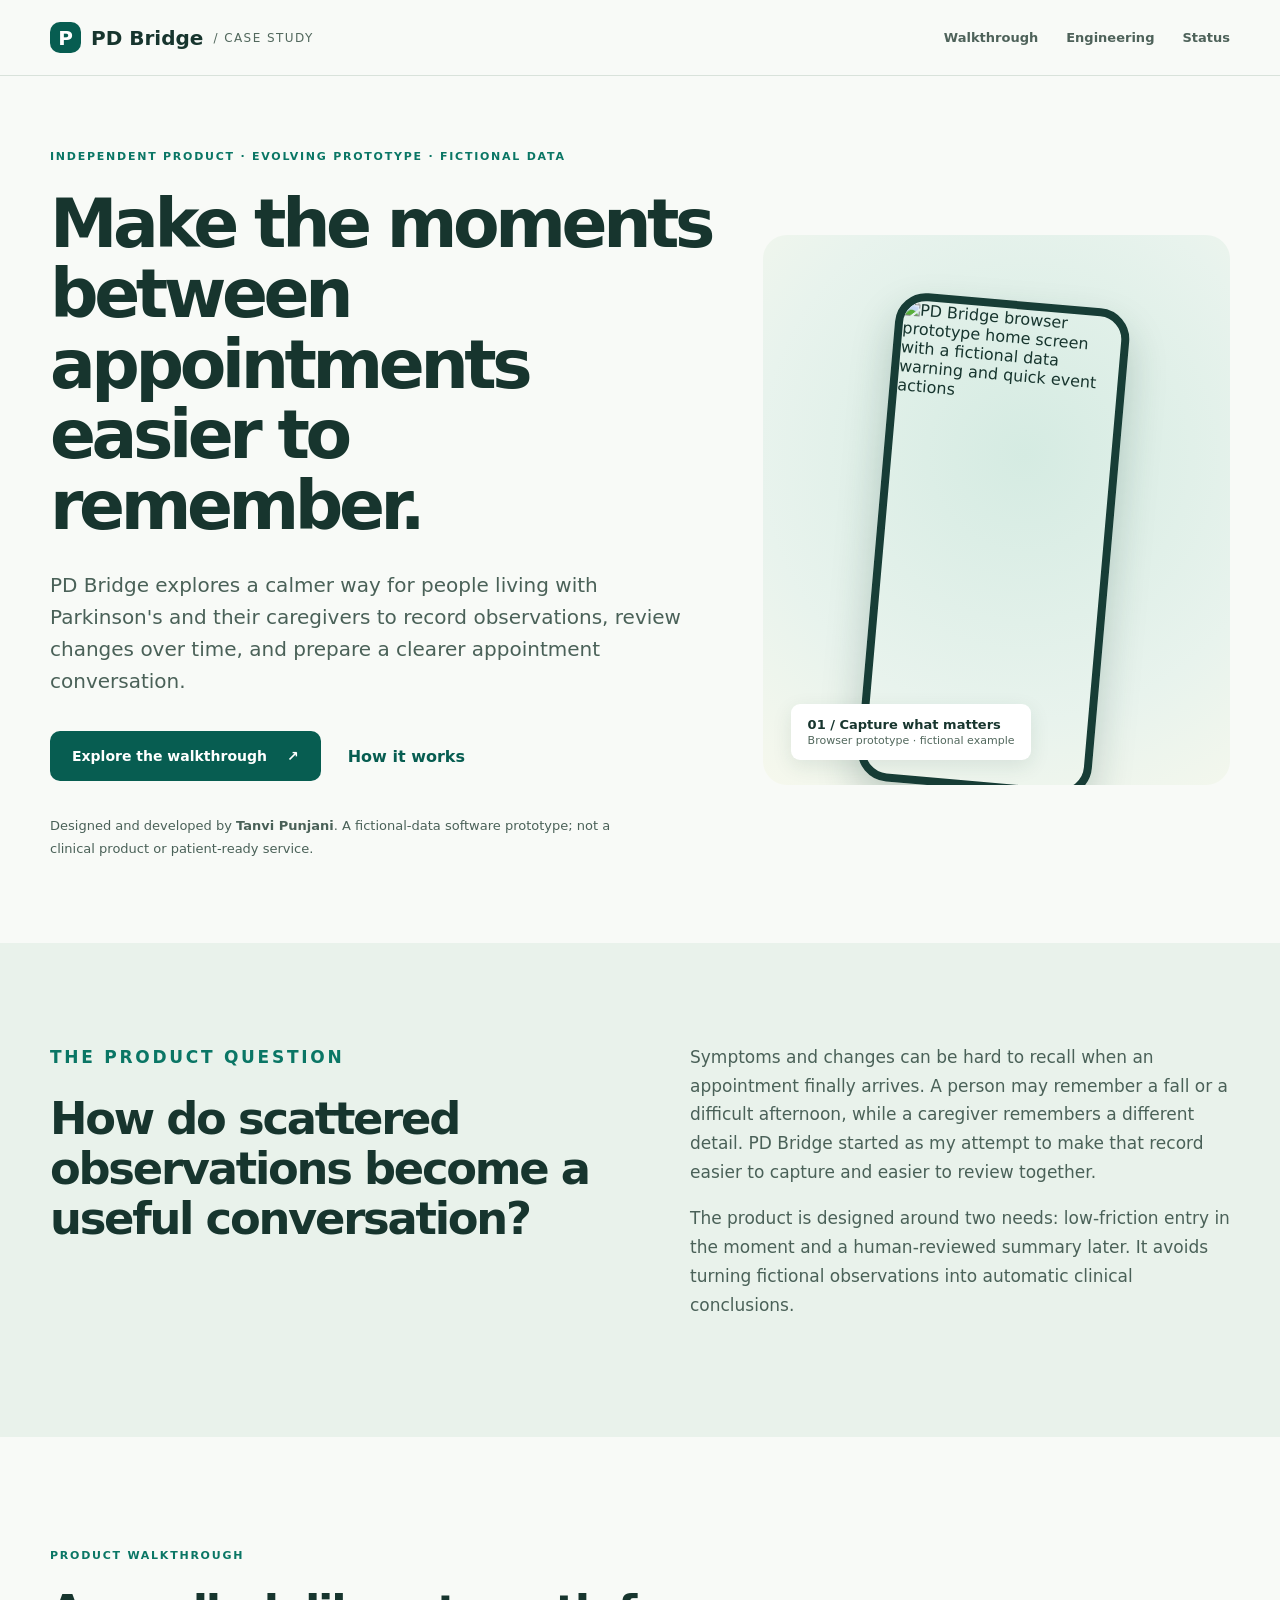
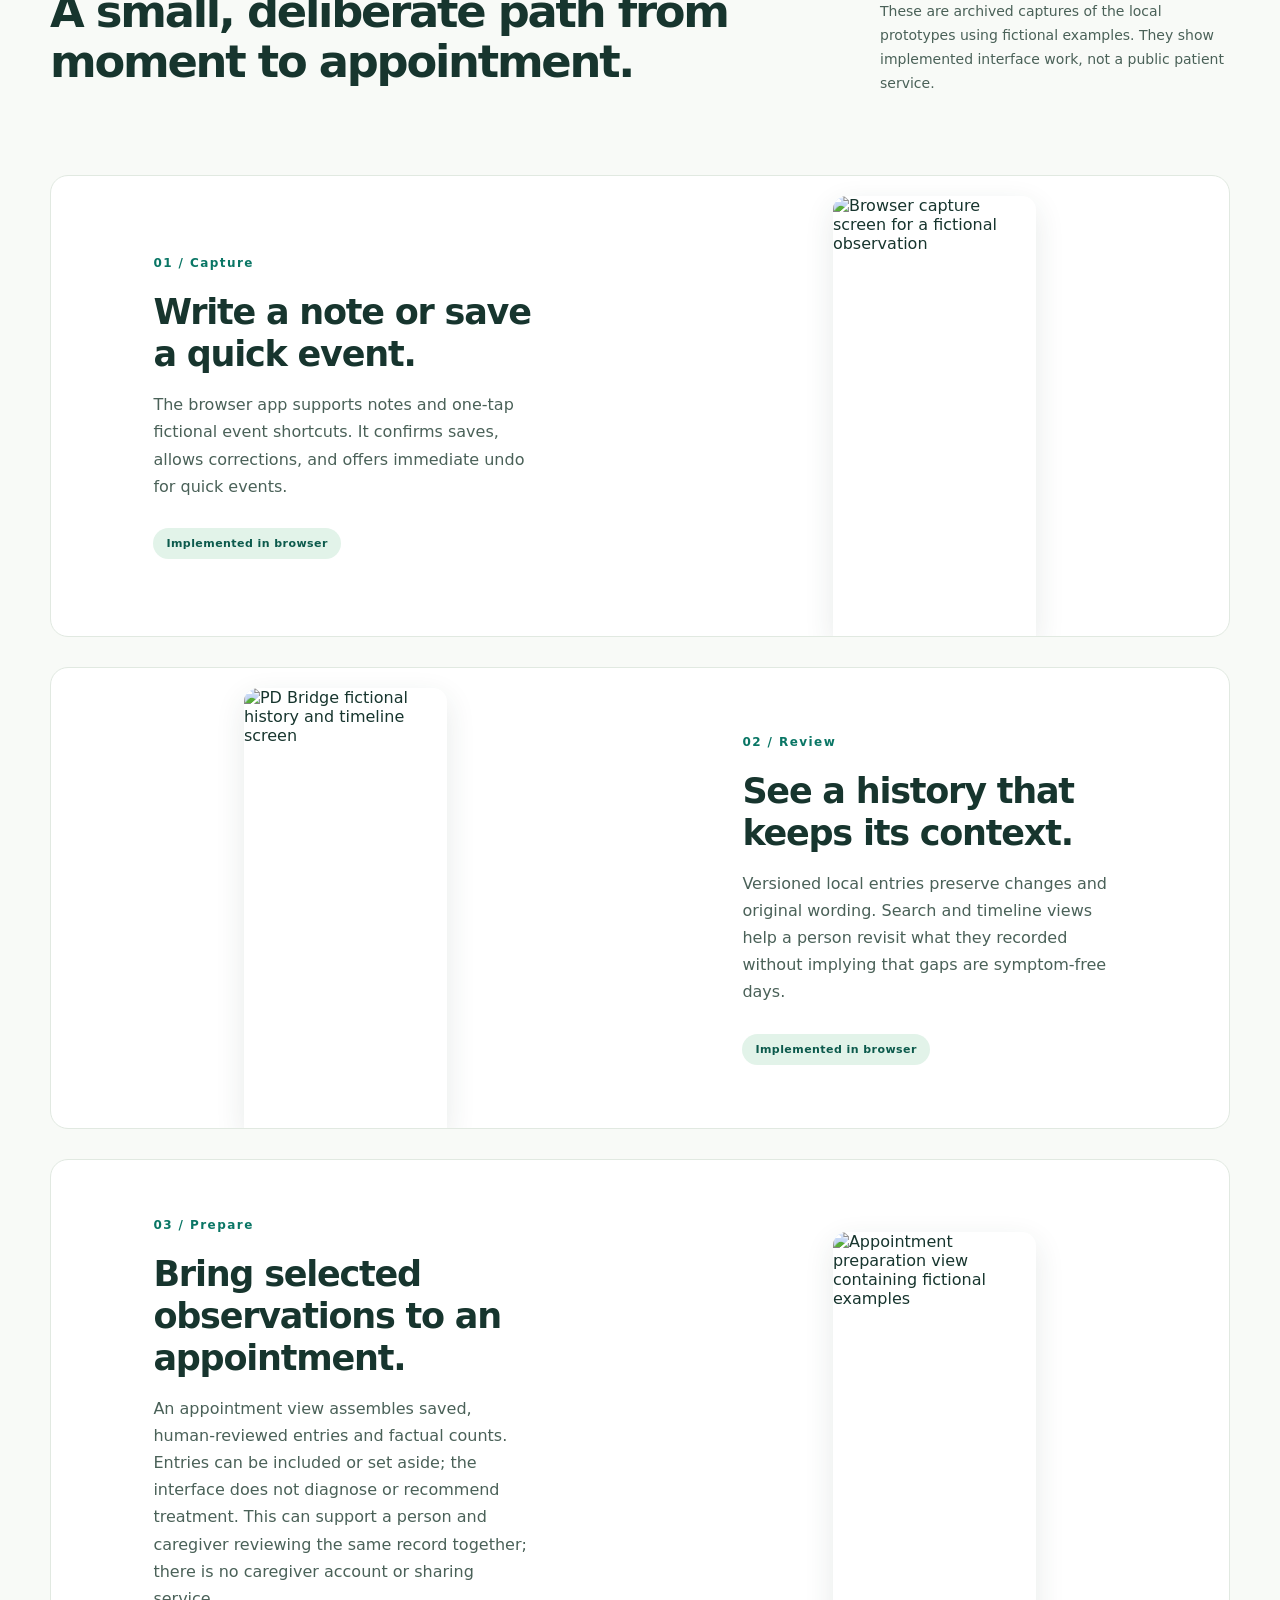
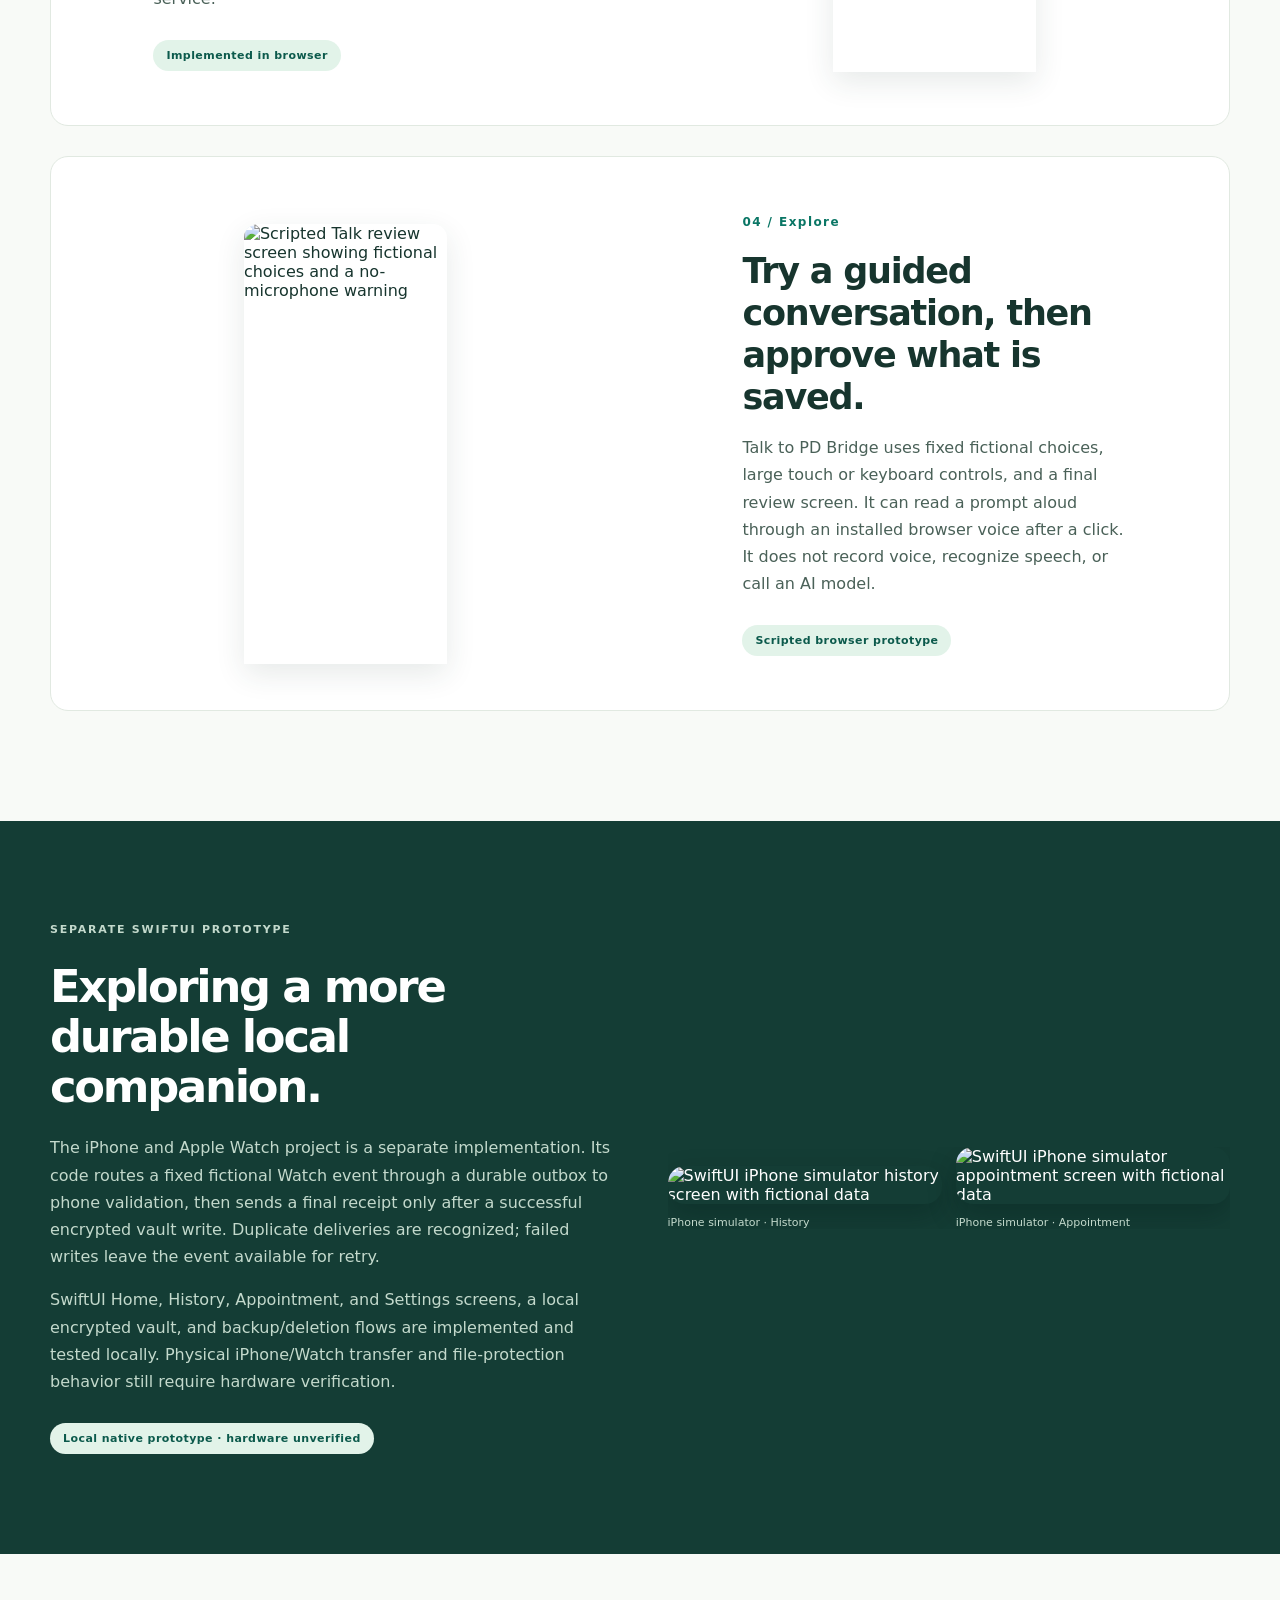
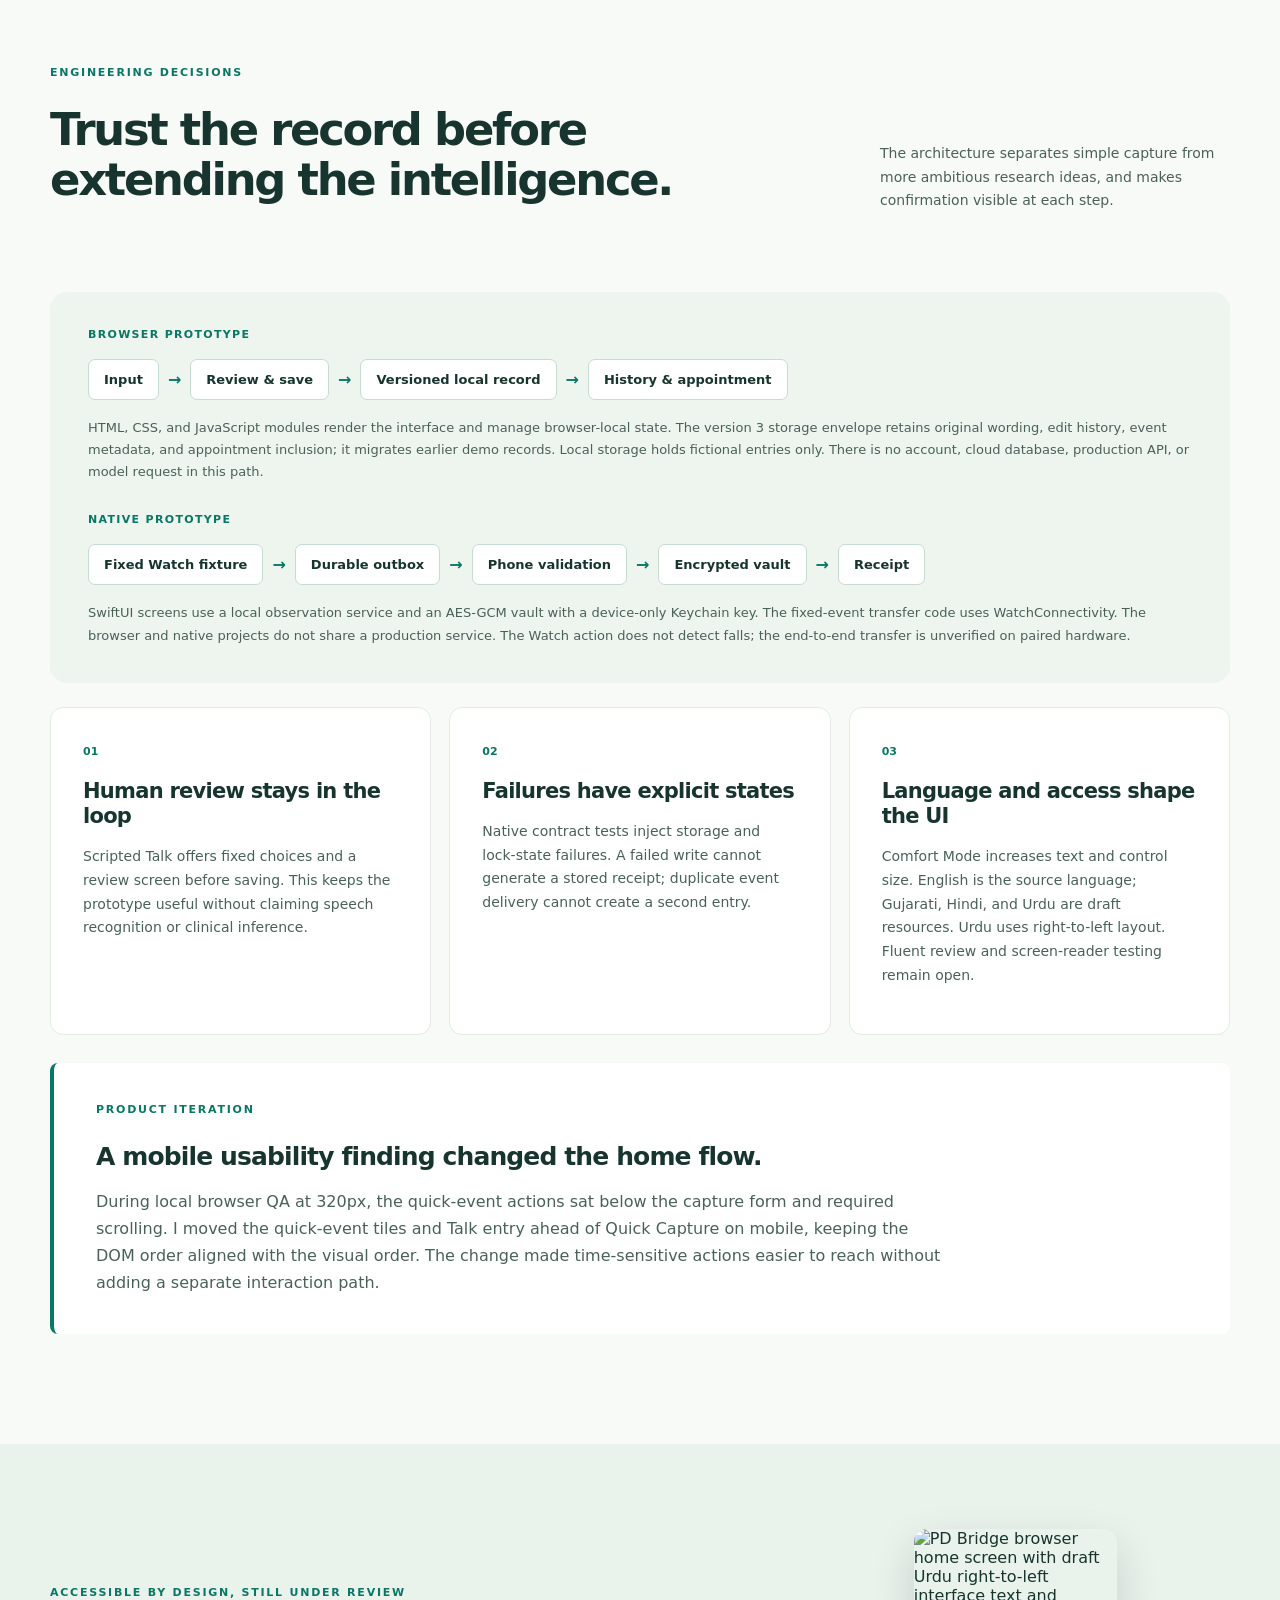
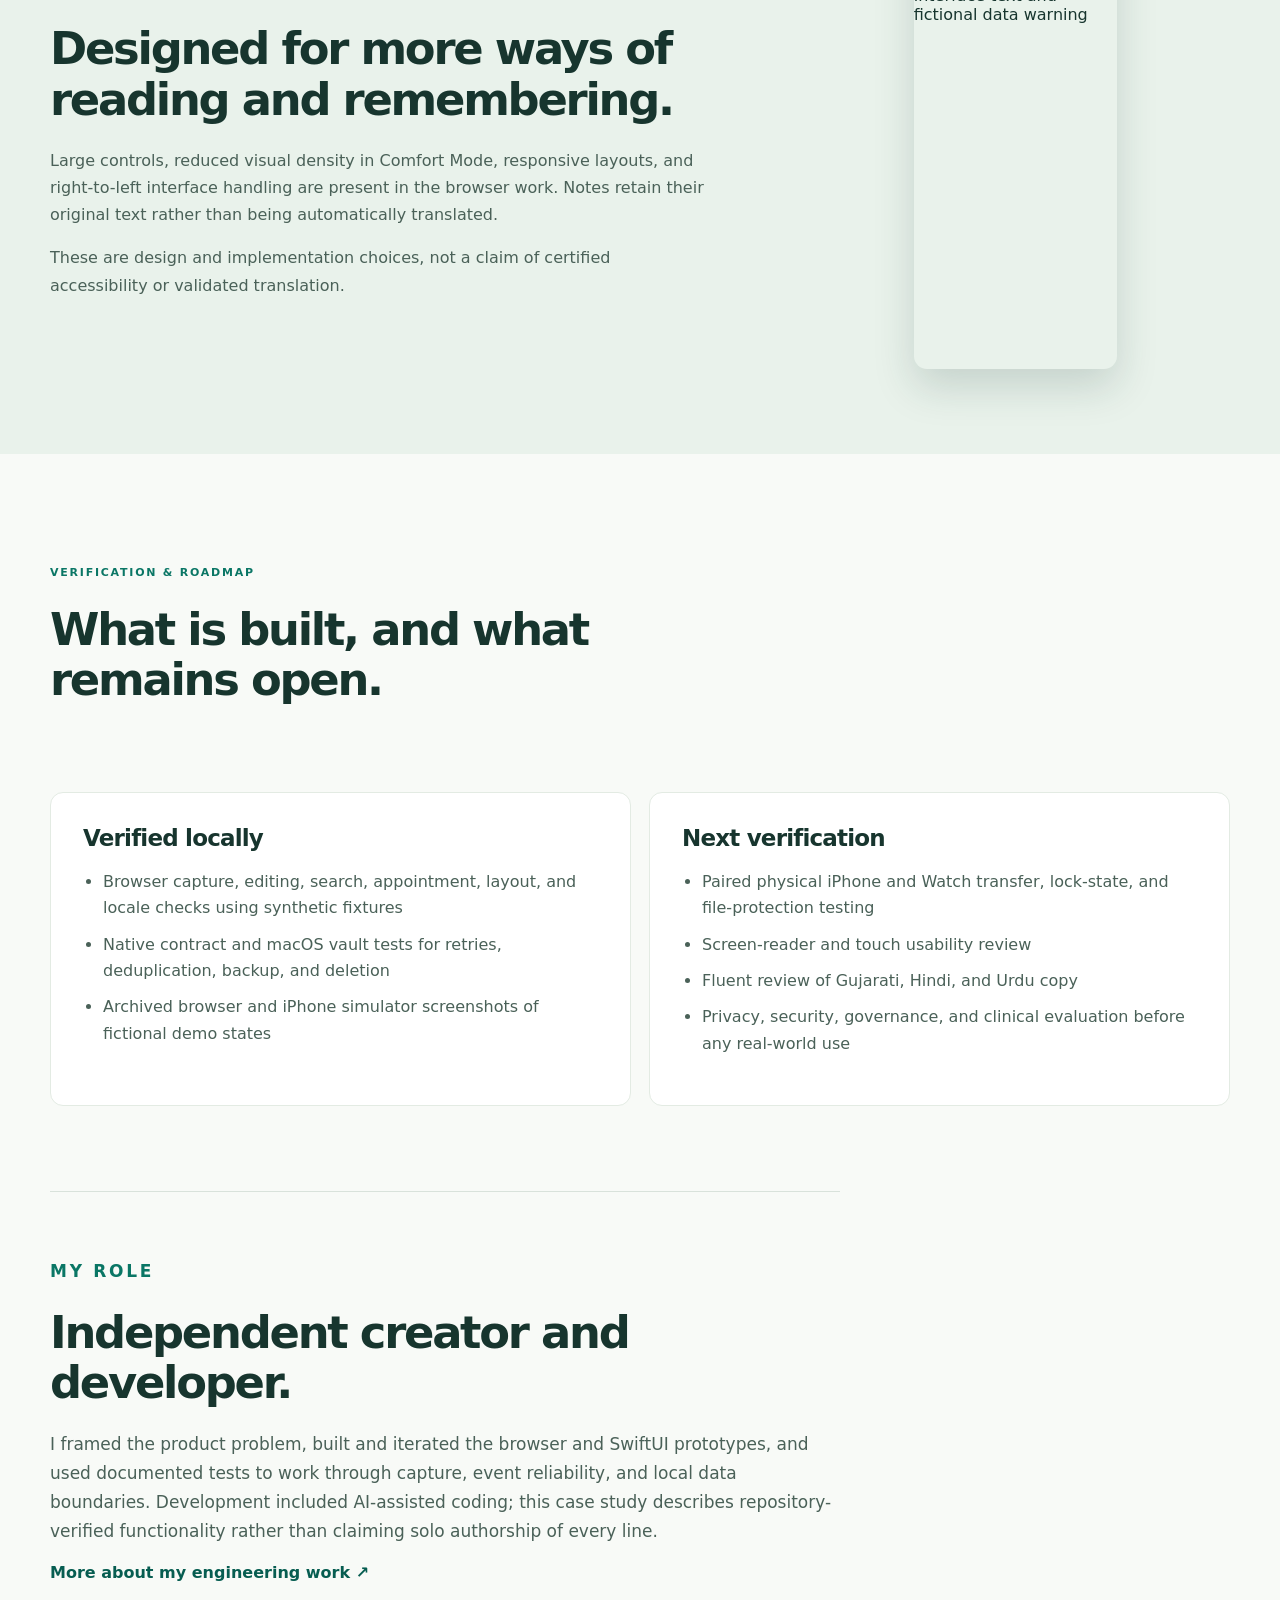
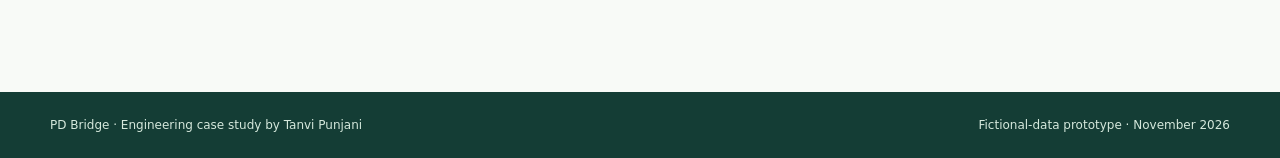
==== index.html @ d056d9fe "Publish PD Bridge static case-study page" ====
<!doctype html>
<html lang="en">
<head>
  <meta charset="utf-8">
  <meta name="viewport" content="width=device-width, initial-scale=1">
  <meta name="description" content="PD Bridge: an independent Parkinson's symptom-capture and appointment-preparation prototype. Engineering case study by Tanvi Punjani.">
  <title>PD Bridge — Engineering case study | Tanvi Punjani</title>
  <link rel="stylesheet" href="styles.css">
</head>
<body>
  <a class="skip" href="#main">Skip to case study</a>
  <header class="nav"><a class="brand" href="#top"><span class="brandmark">P</span> PD Bridge <span class="brand-sub">/ case study</span></a><nav aria-label="Page sections"><a href="#walkthrough">Walkthrough</a><a href="#engineering">Engineering</a><a href="#status">Status</a></nav></header>
  <main id="main">
    <section class="hero wrap" id="top">
      <div class="hero-copy"><p class="eyebrow">Independent product · Evolving prototype · Fictional data</p><h1>Make the moments between appointments easier to remember.</h1><p class="lead">PD Bridge explores a calmer way for people living with Parkinson's and their caregivers to record observations, review changes over time, and prepare a clearer appointment conversation.</p><div class="hero-actions"><a class="button" href="#walkthrough">Explore the walkthrough <span aria-hidden="true">↗</span></a><a class="text-link" href="#engineering">How it works</a></div><p class="hero-note">Designed and developed by <strong>Tanvi Punjani</strong>. A fictional-data software prototype; not a clinical product or patient-ready service.</p></div>
      <div class="hero-art"><div class="screen"><img src="assets/web-home.jpg" alt="PD Bridge browser prototype home screen with a fictional data warning and quick event actions" width="375" height="812"></div><div class="art-note">01 / Capture what matters<br><span>Browser prototype · fictional example</span></div></div>
    </section>
    <section class="problem band"><div class="wrap problem-grid"><div><p class="eyebrow">The product question</p><h2>How do scattered observations become a useful conversation?</h2></div><div><p>Symptoms and changes can be hard to recall when an appointment finally arrives. A person may remember a fall or a difficult afternoon, while a caregiver remembers a different detail. PD Bridge started as my attempt to make that record easier to capture and easier to review together.</p><p>The product is designed around two needs: low-friction entry in the moment and a human-reviewed summary later. It avoids turning fictional observations into automatic clinical conclusions.</p></div></div></section>
    <section class="wrap walkthrough" id="walkthrough"><div class="section-head"><div><p class="eyebrow">Product walkthrough</p><h2>A small, deliberate path from moment to appointment.</h2></div><p>These are archived captures of the local prototypes using fictional examples. They show implemented interface work, not a public patient service.</p></div>
      <div class="steps">
        <article class="step"><div class="step-copy"><span class="step-num">01 / Capture</span><h3>Write a note or save a quick event.</h3><p>The browser app supports notes and one-tap fictional event shortcuts. It confirms saves, allows corrections, and offers immediate undo for quick events.</p><span class="status-tag">Implemented in browser</span></div><img src="assets/web-capture.jpg" alt="Browser capture screen for a fictional observation" loading="lazy" width="375" height="812"></article>
        <article class="step reverse"><div class="step-copy"><span class="step-num">02 / Review</span><h3>See a history that keeps its context.</h3><p>Versioned local entries preserve changes and original wording. Search and timeline views help a person revisit what they recorded without implying that gaps are symptom-free days.</p><span class="status-tag">Implemented in browser</span></div><img src="assets/web-history.jpg" alt="PD Bridge fictional history and timeline screen" loading="lazy" width="375" height="812"></article>
        <article class="step"><div class="step-copy"><span class="step-num">03 / Prepare</span><h3>Bring selected observations to an appointment.</h3><p>An appointment view assembles saved, human-reviewed entries and factual counts. Entries can be included or set aside; the interface does not diagnose or recommend treatment. This can support a person and caregiver reviewing the same record together; there is no caregiver account or sharing service.</p><span class="status-tag">Implemented in browser</span></div><img src="assets/web-appointment.jpg" alt="Appointment preparation view containing fictional examples" loading="lazy" width="375" height="812"></article>
        <article class="step reverse"><div class="step-copy"><span class="step-num">04 / Explore</span><h3>Try a guided conversation, then approve what is saved.</h3><p>Talk to PD Bridge uses fixed fictional choices, large touch or keyboard controls, and a final review screen. It can read a prompt aloud through an installed browser voice after a click. It does not record voice, recognize speech, or call an AI model.</p><span class="status-tag">Scripted browser prototype</span></div><img src="assets/web-talk-review.jpg" alt="Scripted Talk review screen showing fictional choices and a no-microphone warning" loading="lazy" width="375" height="812"></article>
      </div>
    </section>
    <section class="band native"><div class="wrap native-grid"><div><p class="eyebrow">Separate SwiftUI prototype</p><h2>Exploring a more durable local companion.</h2><p>The iPhone and Apple Watch project is a separate implementation. Its code routes a fixed fictional Watch event through a durable outbox to phone validation, then sends a final receipt only after a successful encrypted vault write. Duplicate deliveries are recognized; failed writes leave the event available for retry.</p><p>SwiftUI Home, History, Appointment, and Settings screens, a local encrypted vault, and backup/deletion flows are implemented and tested locally. Physical iPhone/Watch transfer and file-protection behavior still require hardware verification.</p><span class="status-tag">Local native prototype · hardware unverified</span></div><div class="native-shots"><figure><img src="assets/ios-history.png" alt="SwiftUI iPhone simulator history screen with fictional data" loading="lazy"><figcaption>iPhone simulator · History</figcaption></figure><figure><img src="assets/ios-appointment.png" alt="SwiftUI iPhone simulator appointment screen with fictional data" loading="lazy"><figcaption>iPhone simulator · Appointment</figcaption></figure></div></div></section>
    <section class="wrap engineering" id="engineering"><div class="section-head"><div><p class="eyebrow">Engineering decisions</p><h2>Trust the record before extending the intelligence.</h2></div><p>The architecture separates simple capture from more ambitious research ideas, and makes confirmation visible at each step.</p></div><div class="architecture"><div class="arch-label">Browser prototype</div><div class="arch-flow" aria-label="Browser flow: input, review and save, versioned local record, history and appointment"><span>Input</span><b aria-hidden="true">→</b><span>Review & save</span><b aria-hidden="true">→</b><span>Versioned local record</span><b aria-hidden="true">→</b><span>History & appointment</span></div><p>HTML, CSS, and JavaScript modules render the interface and manage browser-local state. The version 3 storage envelope retains original wording, edit history, event metadata, and appointment inclusion; it migrates earlier demo records. Local storage holds fictional entries only. There is no account, cloud database, production API, or model request in this path.</p><div class="arch-label">Native prototype</div><div class="arch-flow" aria-label="Native flow: fictional Watch event, durable outbox, phone validation, encrypted vault write, receipt"><span>Fixed Watch fixture</span><b aria-hidden="true">→</b><span>Durable outbox</span><b aria-hidden="true">→</b><span>Phone validation</span><b aria-hidden="true">→</b><span>Encrypted vault</span><b aria-hidden="true">→</b><span>Receipt</span></div><p>SwiftUI screens use a local observation service and an AES-GCM vault with a device-only Keychain key. The fixed-event transfer code uses WatchConnectivity. The browser and native projects do not share a production service. The Watch action does not detect falls; the end-to-end transfer is unverified on paired hardware.</p></div><div class="insight-grid"><article><span>01</span><h3>Human review stays in the loop</h3><p>Scripted Talk offers fixed choices and a review screen before saving. This keeps the prototype useful without claiming speech recognition or clinical inference.</p></article><article><span>02</span><h3>Failures have explicit states</h3><p>Native contract tests inject storage and lock-state failures. A failed write cannot generate a stored receipt; duplicate event delivery cannot create a second entry.</p></article><article><span>03</span><h3>Language and access shape the UI</h3><p>Comfort Mode increases text and control size. English is the source language; Gujarati, Hindi, and Urdu are draft resources. Urdu uses right-to-left layout. Fluent review and screen-reader testing remain open.</p></article></div><div class="iteration"><p class="eyebrow">Product iteration</p><h3>A mobile usability finding changed the home flow.</h3><p>During local browser QA at 320px, the quick-event actions sat below the capture form and required scrolling. I moved the quick-event tiles and Talk entry ahead of Quick Capture on mobile, keeping the DOM order aligned with the visual order. The change made time-sensitive actions easier to reach without adding a separate interaction path.</p></div></section>
    <section class="band language"><div class="wrap language-grid"><div><p class="eyebrow">Accessible by design, still under review</p><h2>Designed for more ways of reading and remembering.</h2><p>Large controls, reduced visual density in Comfort Mode, responsive layouts, and right-to-left interface handling are present in the browser work. Notes retain their original text rather than being automatically translated.</p><p>These are design and implementation choices, not a claim of certified accessibility or validated translation.</p></div><img src="assets/web-urdu.jpg" alt="PD Bridge browser home screen with draft Urdu right-to-left interface text and fictional data warning" loading="lazy" width="375" height="812"></div></section>
    <section class="wrap status" id="status"><div class="section-head"><div><p class="eyebrow">Verification & roadmap</p><h2>What is built, and what remains open.</h2></div></div><div class="status-grid"><article><h3>Verified locally</h3><ul><li>Browser capture, editing, search, appointment, layout, and locale checks using synthetic fixtures</li><li>Native contract and macOS vault tests for retries, deduplication, backup, and deletion</li><li>Archived browser and iPhone simulator screenshots of fictional demo states</li></ul></article><article><h3>Next verification</h3><ul><li>Paired physical iPhone and Watch transfer, lock-state, and file-protection testing</li><li>Screen-reader and touch usability review</li><li>Fluent review of Gujarati, Hindi, and Urdu copy</li><li>Privacy, security, governance, and clinical evaluation before any real-world use</li></ul></article></div><div class="closing"><p class="eyebrow">My role</p><h2>Independent creator and developer.</h2><p>I framed the product problem, built and iterated the browser and SwiftUI prototypes, and used documented tests to work through capture, event reliability, and local data boundaries. Development included AI-assisted coding; this case study describes repository-verified functionality rather than claiming solo authorship of every line.</p><a class="text-link" href="https://github.com/tanupunjani">More about my engineering work ↗</a></div></section>
  </main><footer><div class="wrap"><span>PD Bridge · Engineering case study by Tanvi Punjani</span><span>Fictional-data prototype · November 2026</span></div></footer>
</body>
</html>
---- styles.css ----
:root{font-family:Inter,ui-sans-serif,system-ui,-apple-system,BlinkMacSystemFont,"Segoe UI",sans-serif;color:#17352e;background:#f8faf7;font-synthesis:none}*{box-sizing:border-box}html{scroll-behavior:smooth}body{margin:0}a{color:inherit}img{max-width:100%;display:block}.wrap{width:min(1180px,calc(100% - 48px));margin:auto}.skip{position:absolute;top:-60px;left:10px;background:#fff;padding:12px;z-index:10}.skip:focus{top:10px}.nav{height:76px;padding:0 max(24px,calc((100vw - 1180px)/2));display:flex;align-items:center;justify-content:space-between;border-bottom:1px solid #d9e2db;background:#f8faf7}.brand{font-size:20px;font-weight:800;text-decoration:none;display:flex;align-items:center;gap:10px;white-space:nowrap}.brandmark{background:#075d51;color:white;border-radius:10px;width:31px;height:31px;display:grid;place-items:center}.brand-sub{font-size:12px;font-weight:500;color:#52685d;letter-spacing:.12em;text-transform:uppercase}.nav nav{display:flex;gap:28px}.nav nav a{text-decoration:none;font-size:13px;font-weight:700;color:#4e625a}.nav nav a:hover,.text-link:hover{text-decoration:underline}.hero{min-height:650px;padding-top:72px;padding-bottom:70px;display:grid;grid-template-columns:1.18fr .82fr;align-items:center;gap:40px}.eyebrow{text-transform:uppercase;letter-spacing:.16em;font-weight:800;font-size:11px;color:#0a7665;margin:0 0 22px}h1,h2,h3,p{margin-top:0}h1{font-size:clamp(48px,5.3vw,78px);line-height:1.04;letter-spacing:-.065em;max-width:750px;margin-bottom:28px}h2{font-size:clamp(34px,3.5vw,53px);line-height:1.12;letter-spacing:-.05em;margin-bottom:22px}h3{font-size:26px;letter-spacing:-.035em;line-height:1.2;margin-bottom:16px}p{line-height:1.7;color:#4a6158}.lead{font-size:20px;line-height:1.6;max-width:650px}.hero-actions{display:flex;align-items:center;gap:27px;margin:34px 0}.button{background:#075d51;color:#fff;text-decoration:none;padding:17px 22px;border-radius:10px;font-weight:800;font-size:14px;display:inline-flex;gap:20px}.button:hover{background:#03463d}.text-link{font-weight:800;text-decoration:none;color:#075d51}.hero-note{font-size:13px;max-width:580px}.hero-art{background:radial-gradient(circle at 56% 40%,#d5ebe2,#e8f3ed 63%,#f6f8ed);min-height:550px;border-radius:24px;position:relative;display:grid;place-items:center;overflow:hidden}.screen{width:235px;height:490px;border:8px solid #173d36;border-radius:31px;overflow:hidden;box-shadow:0 20px 40px #123b2e38;transform:rotate(5deg) translateY(35px)}.screen img{width:100%;height:100%;object-fit:cover;object-position:top}.art-note{position:absolute;bottom:25px;left:28px;background:#fff;padding:13px 17px;border-radius:9px;color:#17352e;font-weight:800;font-size:13px;box-shadow:0 6px 20px #2142341a}.art-note span{color:#52685d;font-size:11px;font-weight:500}.band{background:#e9f2eb}.problem{padding:100px 0}.problem-grid{display:grid;grid-template-columns:1fr 1fr;gap:100px}.problem-grid p{font-size:17px}.walkthrough,.engineering,.status{padding:110px 0}.section-head{display:flex;justify-content:space-between;align-items:end;gap:70px;margin-bottom:65px}.section-head>div{max-width:700px}.section-head>p{max-width:350px;font-size:14px}.steps{display:grid;gap:30px}.step{min-height:430px;background:#fff;border:1px solid #e1e9e1;border-radius:18px;display:grid;grid-template-columns:1fr 1fr;align-items:center;overflow:hidden}.step.reverse .step-copy{order:2}.step-copy{padding:54px 8vw;max-width:620px}.step-num{color:#0a7665;font-size:12px;letter-spacing:.12em;font-weight:800}.step-copy h3{font-size:35px;margin-top:20px}.step img{max-height:440px;width:auto;margin:20px auto 0;object-fit:contain;box-shadow:0 10px 30px #253e351c;border-radius:14px 14px 0 0}.status-tag{display:inline-block;background:#e2f3e9;color:#0c5a4c;font-size:11px;font-weight:800;letter-spacing:.04em;border-radius:40px;padding:9px 13px;margin-top:12px}.native{padding:100px 0;background:#143d35;color:#fff}.native p,.native .eyebrow{color:#c3d9cc}.native .status-tag{background:#e2f3e9}.native-grid{display:grid;grid-template-columns:1fr 1fr;gap:55px;align-items:center}.native-shots{display:flex;gap:14px;align-items:flex-end;overflow:hidden}.native-shots figure{margin:0;flex:1;min-width:0}.native-shots img{max-height:460px;object-fit:cover;object-position:top;border-radius:17px;box-shadow:0 12px 28px #031c174d}.native-shots figcaption{color:#c3d9cc;font-size:11px;margin-top:12px}.architecture{background:#eef4ee;border-radius:17px;padding:36px 38px}.arch-label{text-transform:uppercase;letter-spacing:.12em;color:#0a7665;font-size:11px;font-weight:800;margin-bottom:18px}.arch-flow{display:flex;flex-wrap:wrap;align-items:center;gap:9px}.arch-flow span{background:#fff;border:1px solid #c7dcd1;border-radius:7px;padding:12px 15px;font-size:13px;font-weight:800}.arch-flow b{color:#0a7665}.architecture p{font-size:13px;margin:17px 0 30px}.architecture p:last-child{margin-bottom:0}.insight-grid,.status-grid{display:grid;grid-template-columns:repeat(3,1fr);gap:18px;margin-top:24px}.insight-grid article,.status-grid article{padding:32px;background:#fff;border:1px solid #e3ebe3;border-radius:13px}.insight-grid span{font-size:11px;color:#0a7665;font-weight:800}.insight-grid h3{font-size:21px;margin-top:20px}.insight-grid p{font-size:14px}.language{padding:85px 0}.language-grid{display:grid;grid-template-columns:1fr .65fr;gap:90px;align-items:center}.language-grid img{height:440px;width:auto;margin:auto;border-radius:13px;box-shadow:0 18px 40px #173d362b}.status-grid{grid-template-columns:1fr 1fr}.status-grid h3{font-size:23px}.status-grid ul{padding-left:20px;color:#4a6158;line-height:1.65}.status-grid li+li{margin-top:10px}.closing{border-top:1px solid #d9e2db;margin-top:85px;padding-top:65px;max-width:790px}.closing p{font-size:17px}footer{background:#143d35;color:#d5e8dc;padding:26px 0;font-size:12px}footer .wrap{display:flex;justify-content:space-between;gap:20px}@media(max-width:800px){.nav{height:68px}.nav nav{gap:12px}.nav nav a{font-size:11px}.brand-sub{display:none}.hero{grid-template-columns:1fr;padding-top:60px}.hero-art{min-height:430px}.screen{height:390px;width:185px}.problem-grid,.native-grid,.language-grid{grid-template-columns:1fr;gap:28px}.problem,.native{padding:70px 0}.walkthrough,.engineering,.status{padding:75px 0}.section-head{display:block;margin-bottom:35px}.section-head>p{max-width:650px}.step{grid-template-columns:1fr}.step.reverse .step-copy{order:0}.step-copy{padding:36px}.step img{max-height:390px}.native-shots{max-width:540px}.language-grid img{height:390px}.insight-grid{grid-template-columns:1fr}.status-grid{grid-template-columns:1fr}}@media(max-width:500px){.wrap{width:min(100% - 32px,1180px)}.nav{padding:0 16px}.nav nav a:nth-child(2){display:none}h1{font-size:48px}.lead{font-size:17px}.hero{gap:12px}.hero-actions{align-items:flex-start;flex-direction:column;gap:18px}.problem-grid p{font-size:15px}.step-copy h3{font-size:30px}.architecture{padding:24px}.arch-flow{gap:7px}.arch-flow span{padding:8px;font-size:11px}.native-shots img{max-height:320px}footer .wrap{display:block}footer span{display:block;margin:5px 0}}@media(prefers-reduced-motion:reduce){html{scroll-behavior:auto}}

.iteration{margin-top:28px;padding:38px 42px;background:#fff;border-left:4px solid #0a7665;border-radius:8px}.iteration h3{font-size:25px}.iteration p:last-child{max-width:850px;margin-bottom:0}@media(max-width:500px){.iteration{padding:28px 24px}}
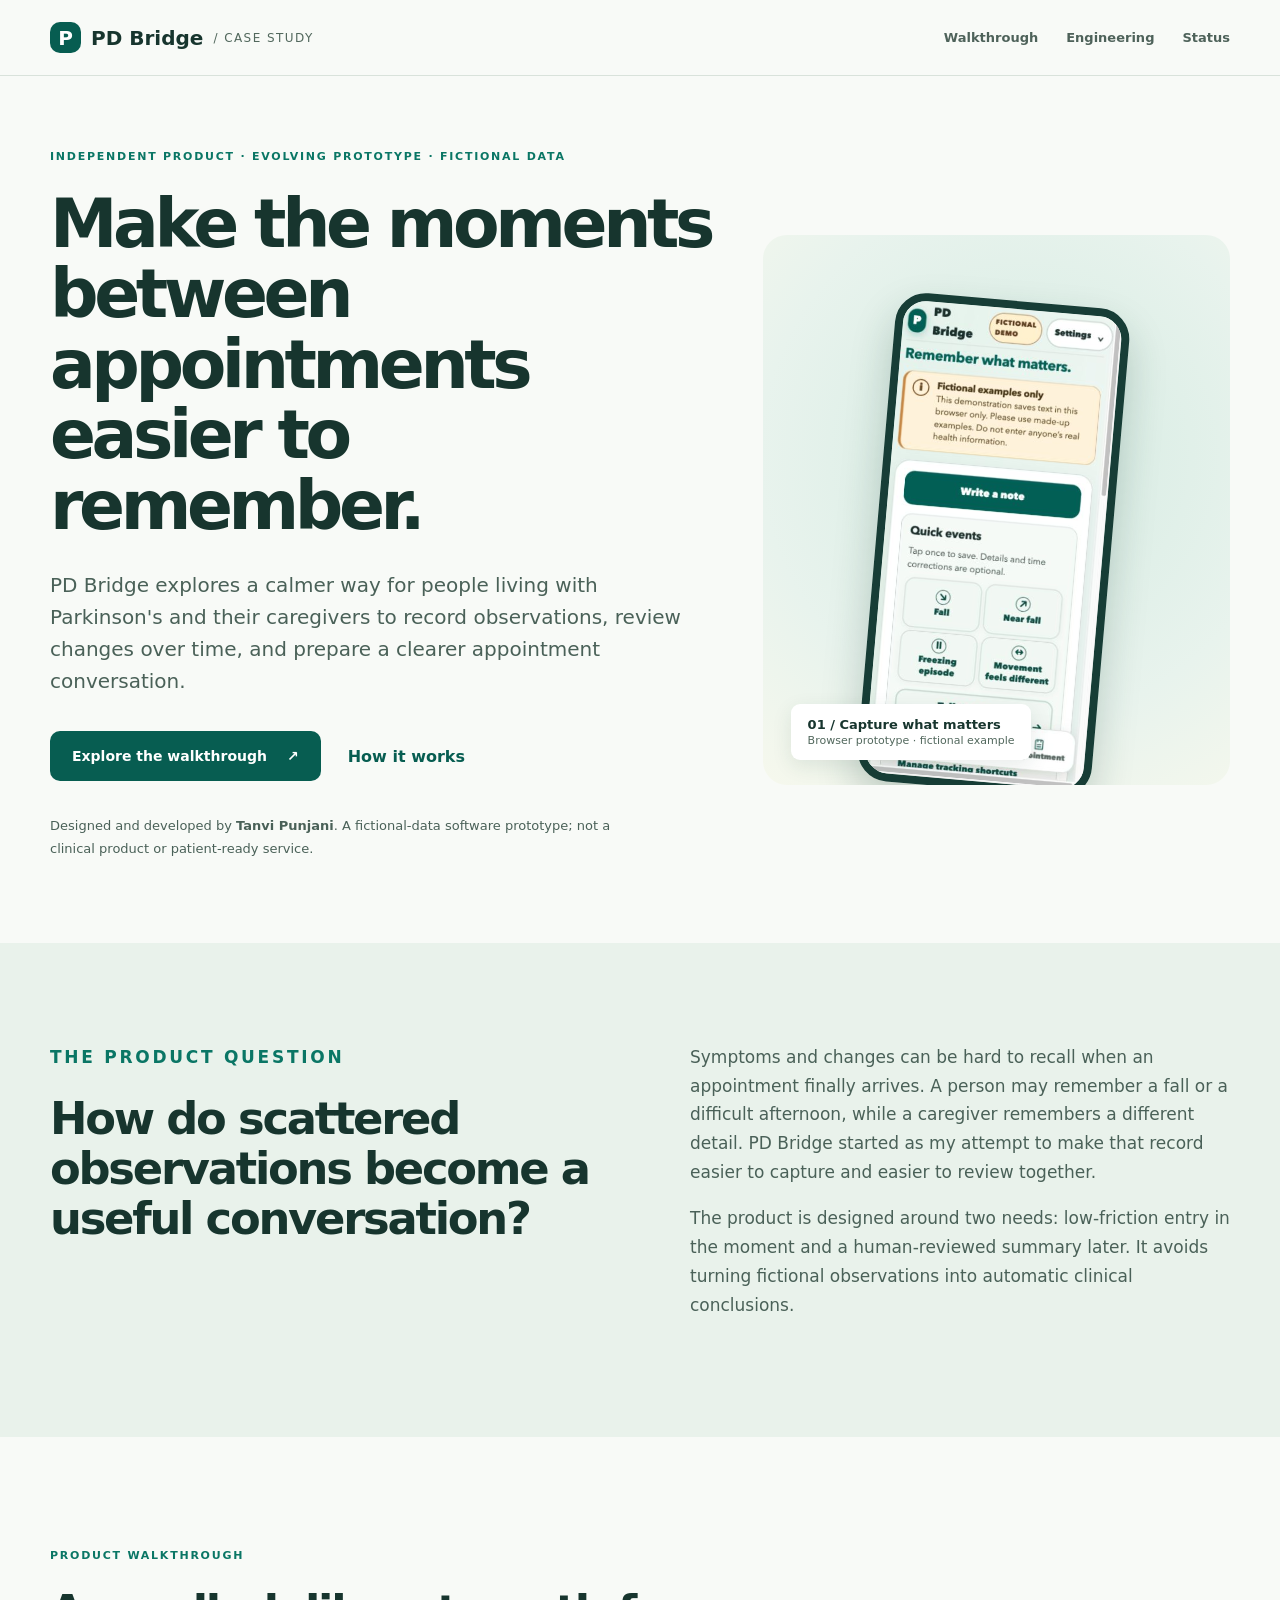
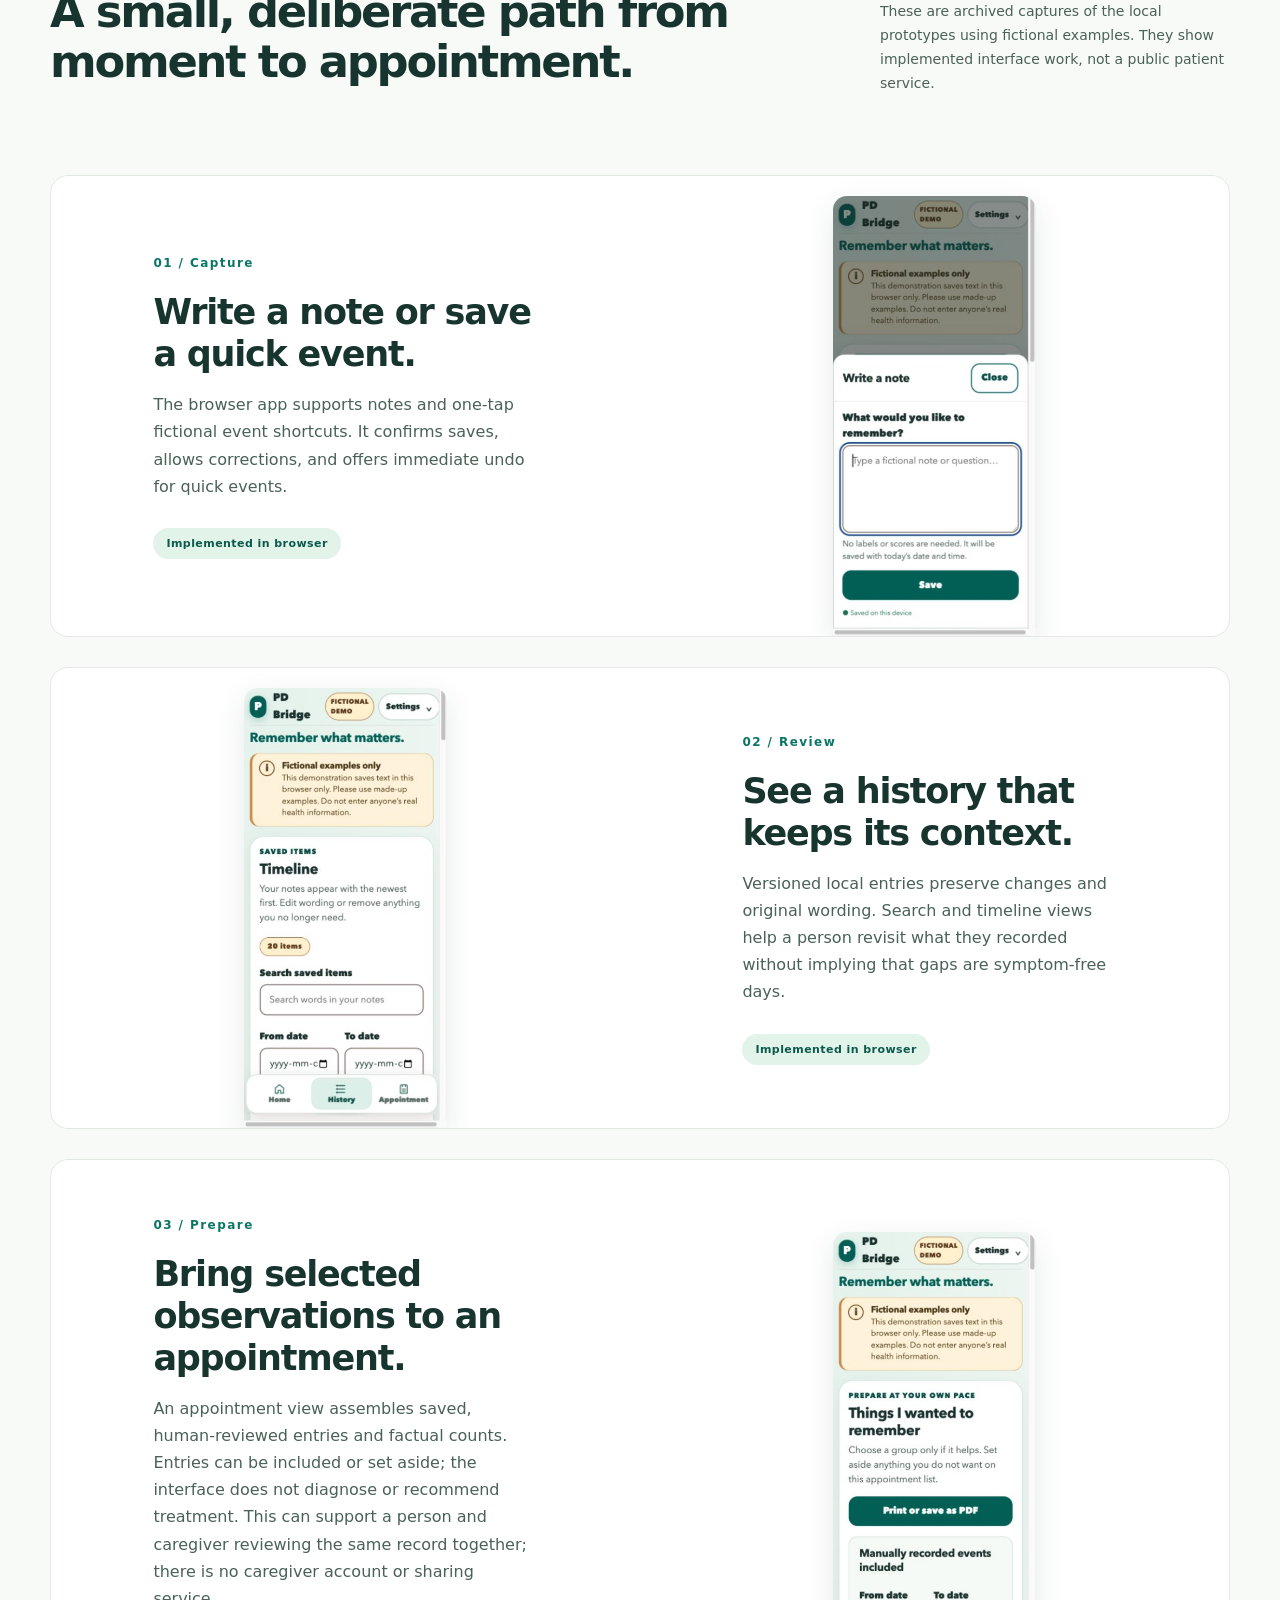
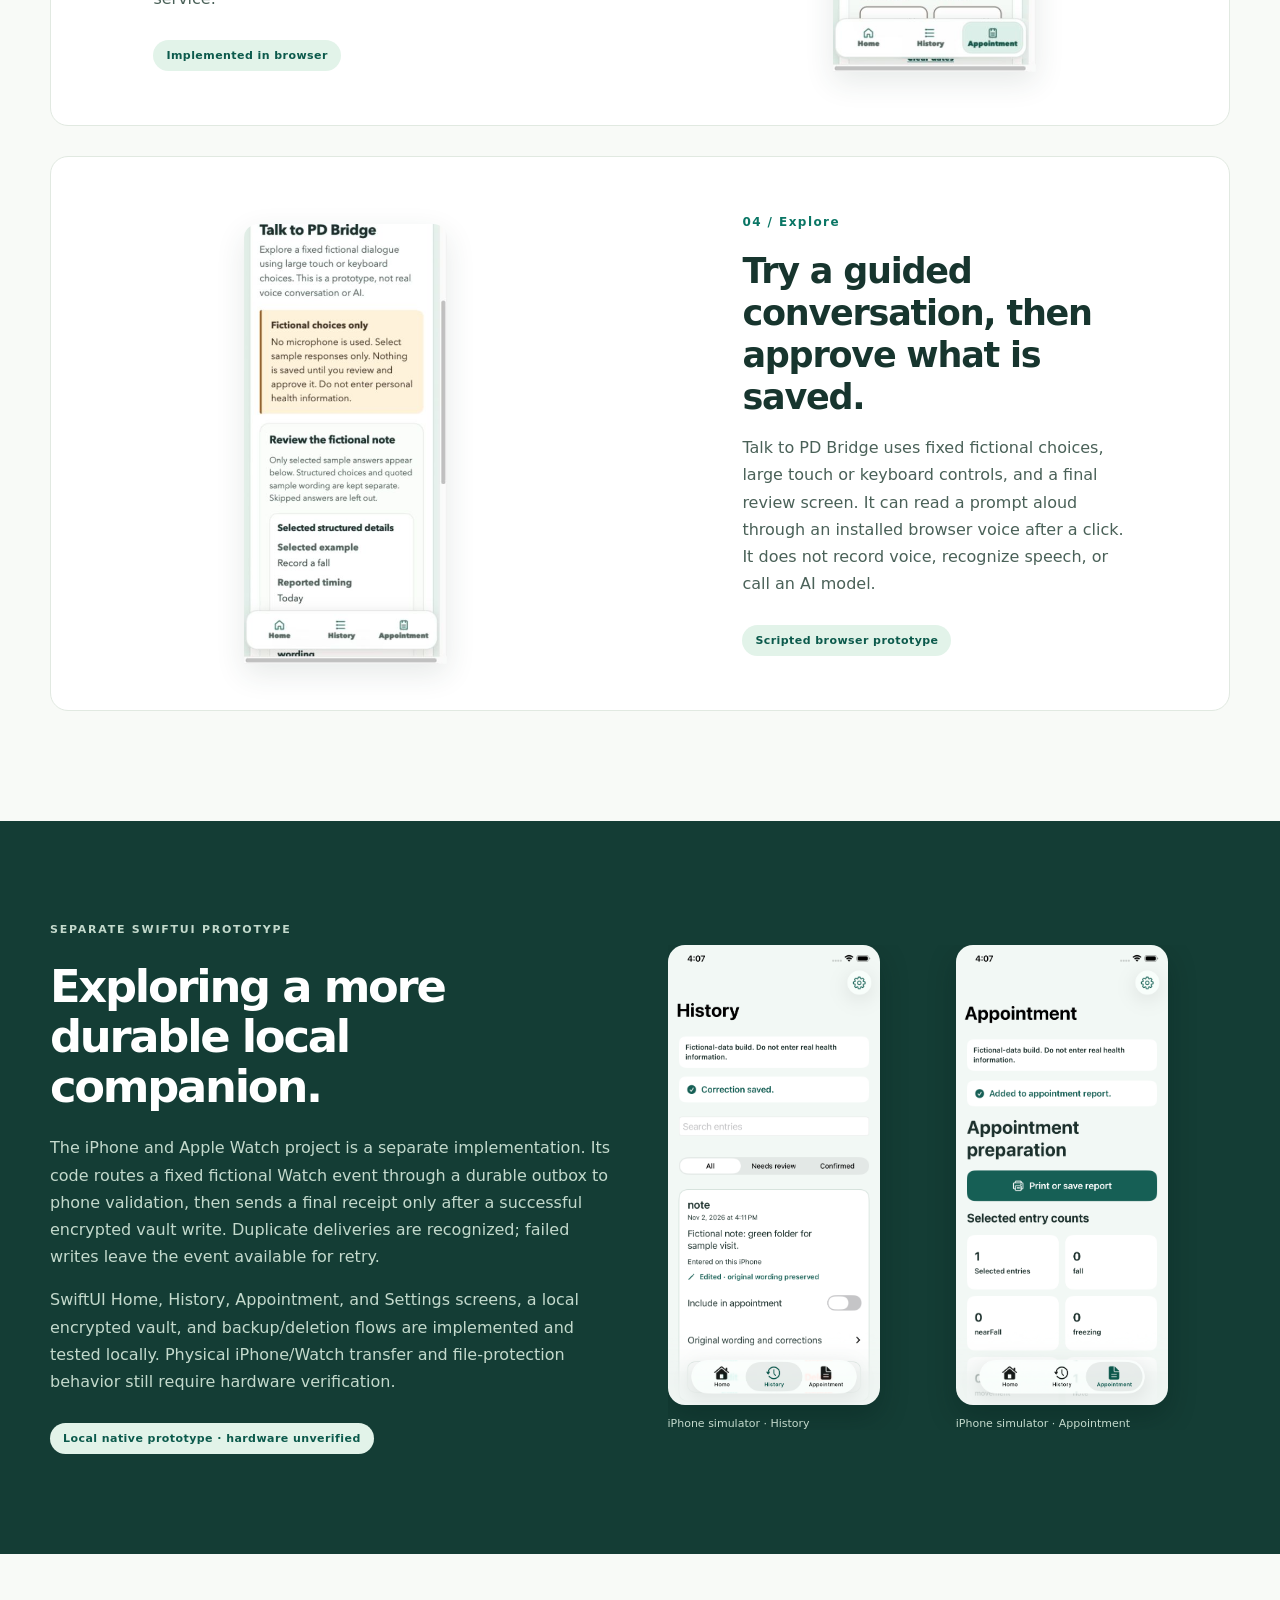
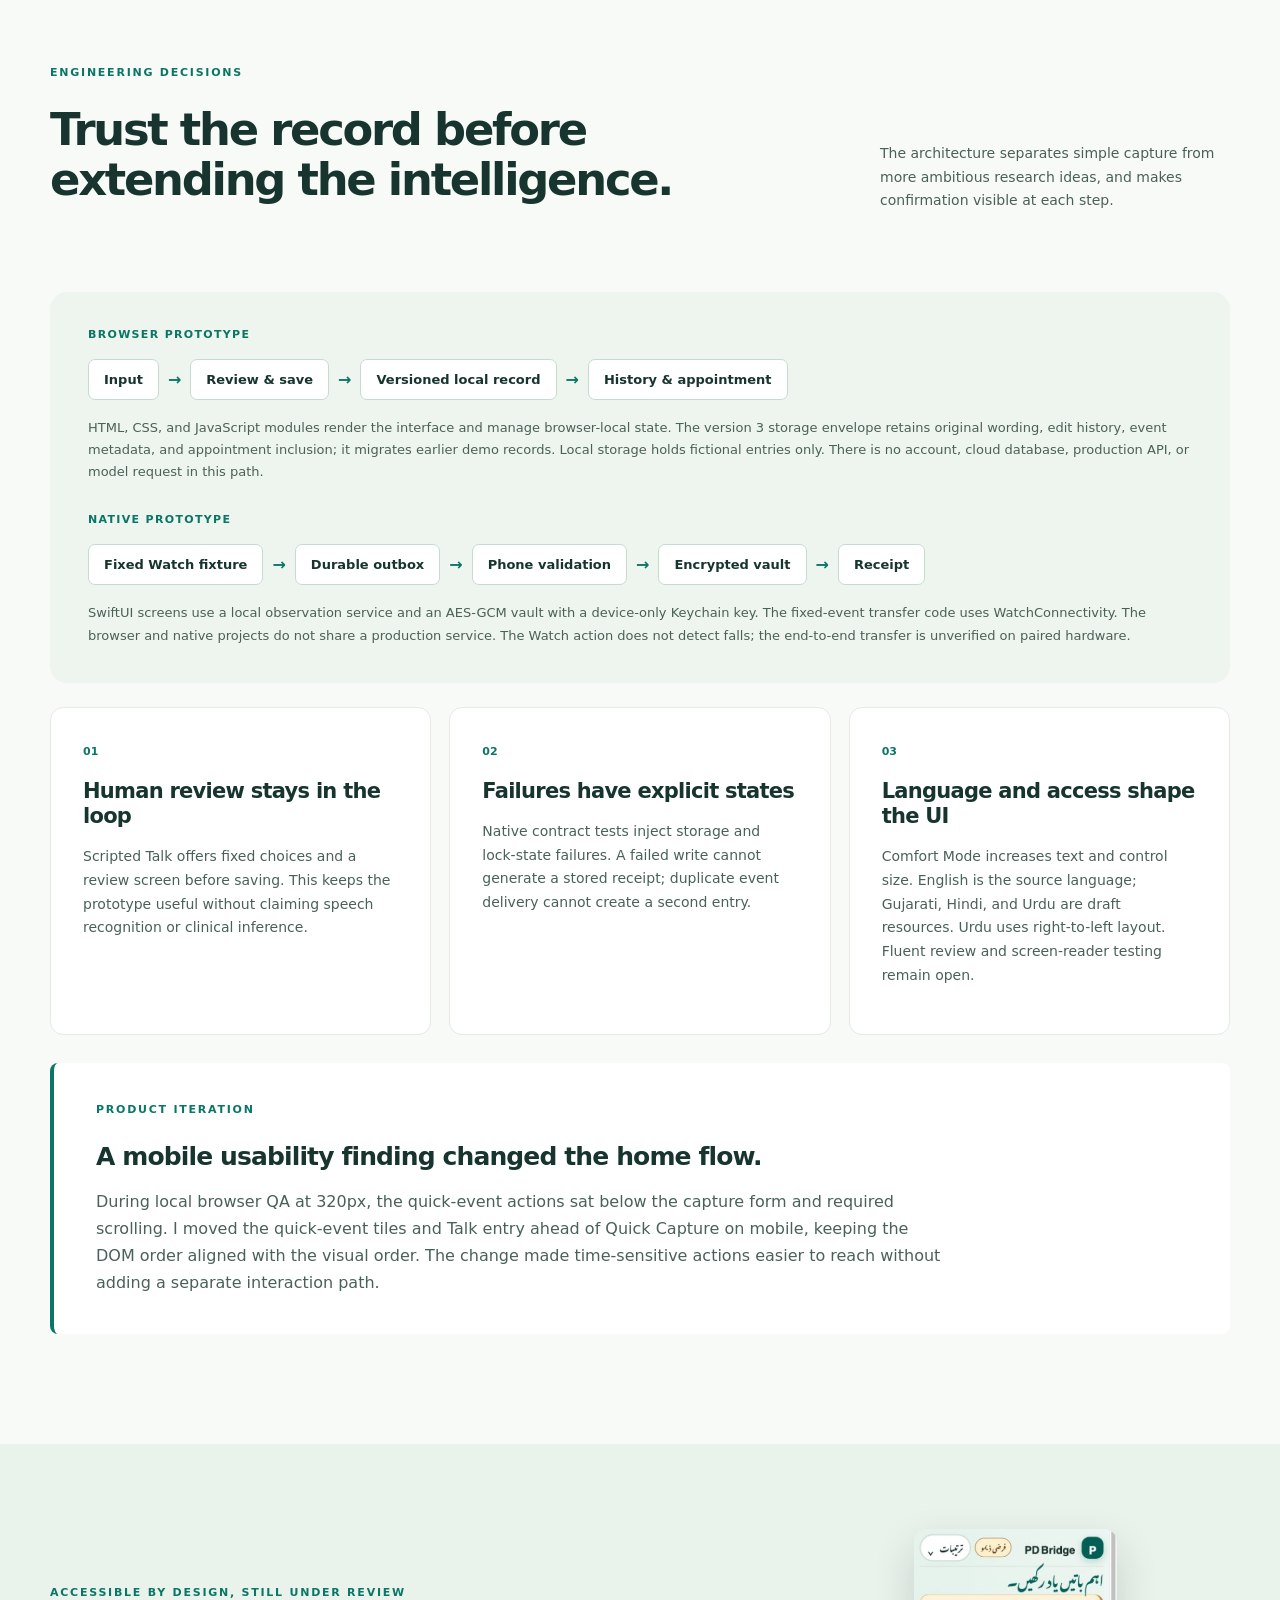
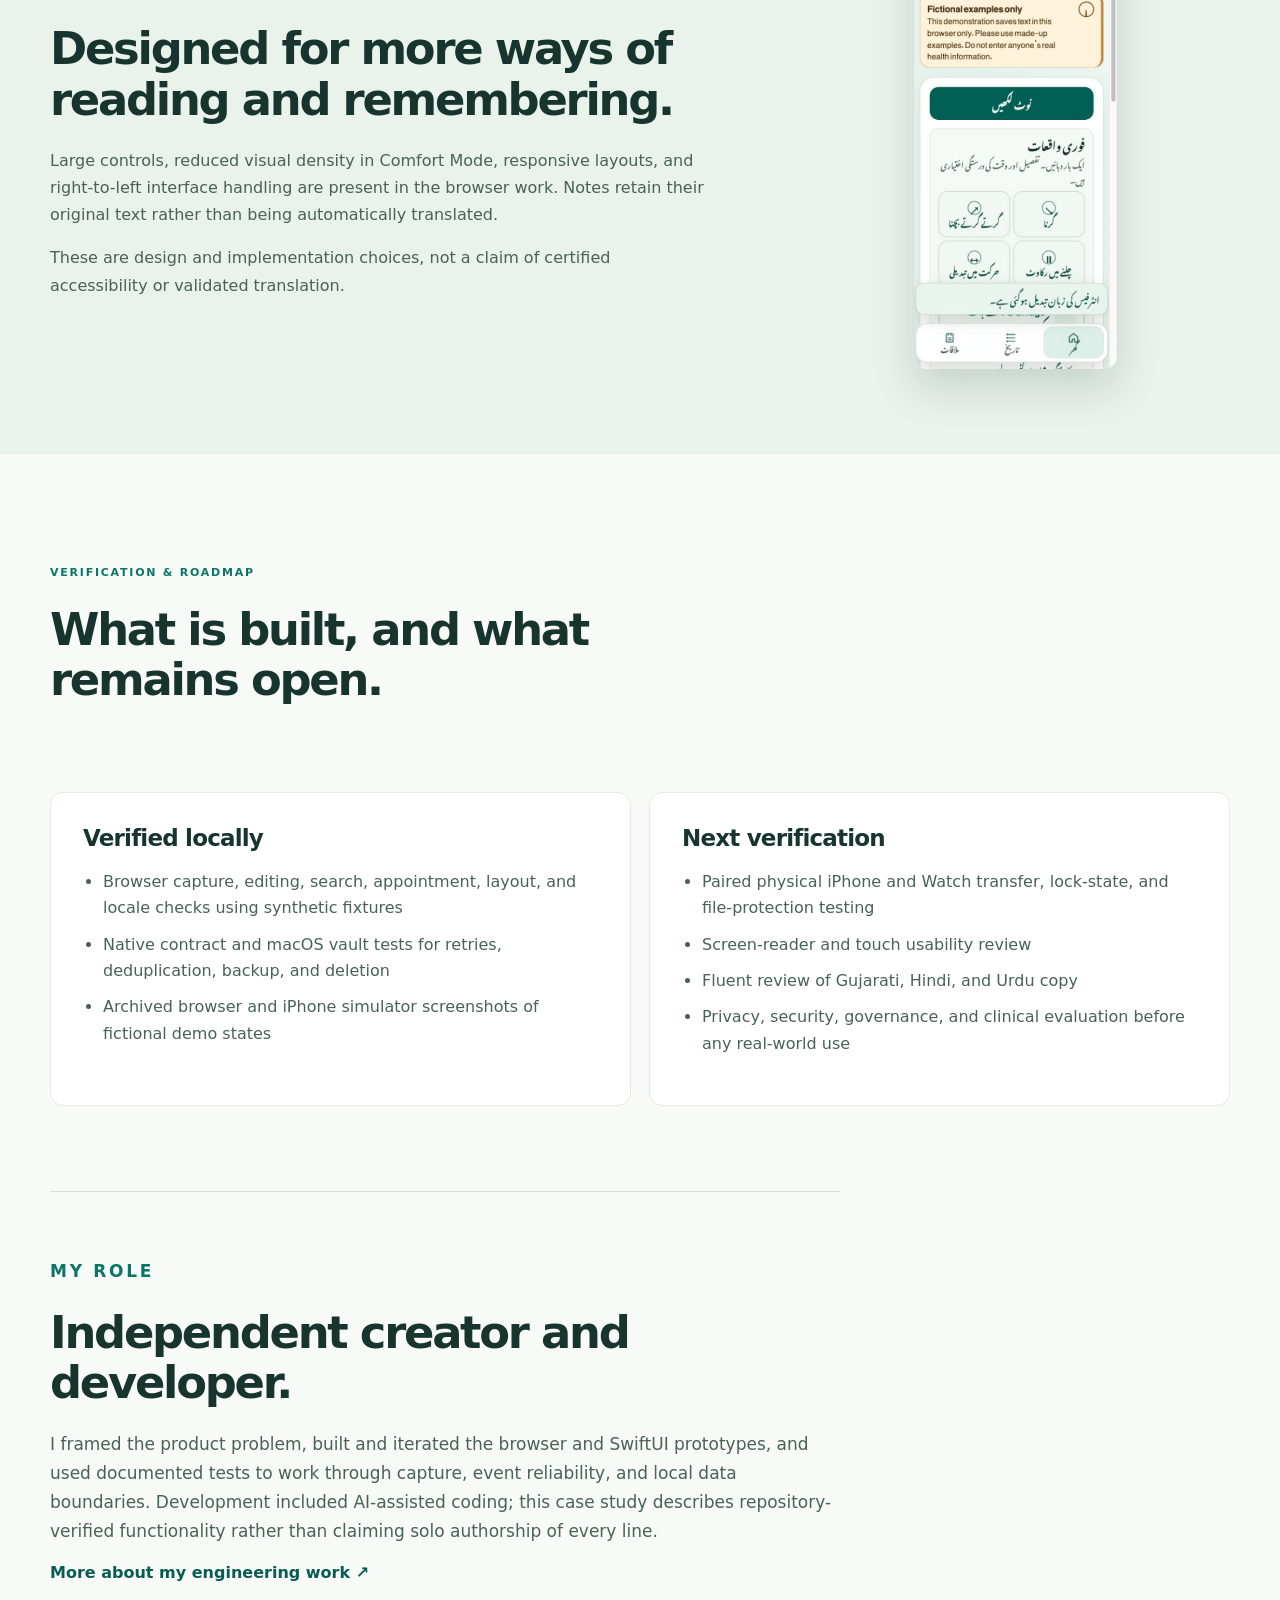
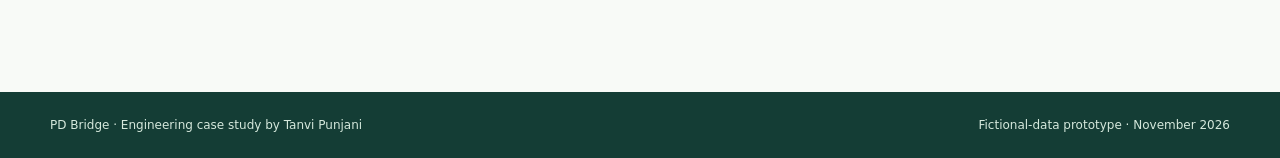
==== commit 6b544cad: "Point case-study screenshots to published assets" ====
--- a/index.html
+++ b/index.html
@@ -13,21 +13,22 @@
   <main id="main">
     <section class="hero wrap" id="top">
       <div class="hero-copy"><p class="eyebrow">Independent product · Evolving prototype · Fictional data</p><h1>Make the moments between appointments easier to remember.</h1><p class="lead">PD Bridge explores a calmer way for people living with Parkinson's and their caregivers to record observations, review changes over time, and prepare a clearer appointment conversation.</p><div class="hero-actions"><a class="button" href="#walkthrough">Explore the walkthrough <span aria-hidden="true">↗</span></a><a class="text-link" href="#engineering">How it works</a></div><p class="hero-note">Designed and developed by <strong>Tanvi Punjani</strong>. A fictional-data software prototype; not a clinical product or patient-ready service.</p></div>
-      <div class="hero-art"><div class="screen"><img src="assets/web-home.jpg" alt="PD Bridge browser prototype home screen with a fictional data warning and quick event actions" width="375" height="812"></div><div class="art-note">01 / Capture what matters<br><span>Browser prototype · fictional example</span></div></div>
+      <div class="hero-art"><div class="screen"><img src="web-home.jpg" alt="PD Bridge browser prototype home screen with a fictional data warning and quick event actions" width="375" height="812"></div><div class="art-note">01 / Capture what matters<br><span>Browser prototype · fictional example</span></div></div>
     </section>
     <section class="problem band"><div class="wrap problem-grid"><div><p class="eyebrow">The product question</p><h2>How do scattered observations become a useful conversation?</h2></div><div><p>Symptoms and changes can be hard to recall when an appointment finally arrives. A person may remember a fall or a difficult afternoon, while a caregiver remembers a different detail. PD Bridge started as my attempt to make that record easier to capture and easier to review together.</p><p>The product is designed around two needs: low-friction entry in the moment and a human-reviewed summary later. It avoids turning fictional observations into automatic clinical conclusions.</p></div></div></section>
     <section class="wrap walkthrough" id="walkthrough"><div class="section-head"><div><p class="eyebrow">Product walkthrough</p><h2>A small, deliberate path from moment to appointment.</h2></div><p>These are archived captures of the local prototypes using fictional examples. They show implemented interface work, not a public patient service.</p></div>
       <div class="steps">
-        <article class="step"><div class="step-copy"><span class="step-num">01 / Capture</span><h3>Write a note or save a quick event.</h3><p>The browser app supports notes and one-tap fictional event shortcuts. It confirms saves, allows corrections, and offers immediate undo for quick events.</p><span class="status-tag">Implemented in browser</span></div><img src="assets/web-capture.jpg" alt="Browser capture screen for a fictional observation" loading="lazy" width="375" height="812"></article>
-        <article class="step reverse"><div class="step-copy"><span class="step-num">02 / Review</span><h3>See a history that keeps its context.</h3><p>Versioned local entries preserve changes and original wording. Search and timeline views help a person revisit what they recorded without implying that gaps are symptom-free days.</p><span class="status-tag">Implemented in browser</span></div><img src="assets/web-history.jpg" alt="PD Bridge fictional history and timeline screen" loading="lazy" width="375" height="812"></article>
-        <article class="step"><div class="step-copy"><span class="step-num">03 / Prepare</span><h3>Bring selected observations to an appointment.</h3><p>An appointment view assembles saved, human-reviewed entries and factual counts. Entries can be included or set aside; the interface does not diagnose or recommend treatment. This can support a person and caregiver reviewing the same record together; there is no caregiver account or sharing service.</p><span class="status-tag">Implemented in browser</span></div><img src="assets/web-appointment.jpg" alt="Appointment preparation view containing fictional examples" loading="lazy" width="375" height="812"></article>
-        <article class="step reverse"><div class="step-copy"><span class="step-num">04 / Explore</span><h3>Try a guided conversation, then approve what is saved.</h3><p>Talk to PD Bridge uses fixed fictional choices, large touch or keyboard controls, and a final review screen. It can read a prompt aloud through an installed browser voice after a click. It does not record voice, recognize speech, or call an AI model.</p><span class="status-tag">Scripted browser prototype</span></div><img src="assets/web-talk-review.jpg" alt="Scripted Talk review screen showing fictional choices and a no-microphone warning" loading="lazy" width="375" height="812"></article>
+        <article class="step"><div class="step-copy"><span class="step-num">01 / Capture</span><h3>Write a note or save a quick event.</h3><p>The browser app supports notes and one-tap fictional event shortcuts. It confirms saves, allows corrections, and offers immediate undo for quick events.</p><span class="status-tag">Implemented in browser</span></div><img src="web-capture.jpg" alt="Browser capture screen for a fictional observation" loading="lazy" width="375" height="812"></article>
+        <article class="step reverse"><div class="step-copy"><span class="step-num">02 / Review</span><h3>See a history that keeps its context.</h3><p>Versioned local entries preserve changes and original wording. Search and timeline views help a person revisit what they recorded without implying that gaps are symptom-free days.</p><span class="status-tag">Implemented in browser</span></div><img src="web-history.jpg" alt="PD Bridge fictional history and timeline screen" loading="lazy" width="375" height="812"></article>
+        <article class="step"><div class="step-copy"><span class="step-num">03 / Prepare</span><h3>Bring selected observations to an appointment.</h3><p>An appointment view assembles saved, human-reviewed entries and factual counts. Entries can be included or set aside; the interface does not diagnose or recommend treatment. This can support a person and caregiver reviewing the same record together; there is no caregiver account or sharing service.</p><span class="status-tag">Implemented in browser</span></div><img src="web-appointment.jpg" alt="Appointment preparation view containing fictional examples" loading="lazy" width="375" height="812"></article>
+        <article class="step reverse"><div class="step-copy"><span class="step-num">04 / Explore</span><h3>Try a guided conversation, then approve what is saved.</h3><p>Talk to PD Bridge uses fixed fictional choices, large touch or keyboard controls, and a final review screen. It can read a prompt aloud through an installed browser voice after a click. It does not record voice, recognize speech, or call an AI model.</p><span class="status-tag">Scripted browser prototype</span></div><img src="web-talk-review.jpg" alt="Scripted Talk review screen showing fictional choices and a no-microphone warning" loading="lazy" width="375" height="812"></article>
       </div>
     </section>
-    <section class="band native"><div class="wrap native-grid"><div><p class="eyebrow">Separate SwiftUI prototype</p><h2>Exploring a more durable local companion.</h2><p>The iPhone and Apple Watch project is a separate implementation. Its code routes a fixed fictional Watch event through a durable outbox to phone validation, then sends a final receipt only after a successful encrypted vault write. Duplicate deliveries are recognized; failed writes leave the event available for retry.</p><p>SwiftUI Home, History, Appointment, and Settings screens, a local encrypted vault, and backup/deletion flows are implemented and tested locally. Physical iPhone/Watch transfer and file-protection behavior still require hardware verification.</p><span class="status-tag">Local native prototype · hardware unverified</span></div><div class="native-shots"><figure><img src="assets/ios-history.png" alt="SwiftUI iPhone simulator history screen with fictional data" loading="lazy"><figcaption>iPhone simulator · History</figcaption></figure><figure><img src="assets/ios-appointment.png" alt="SwiftUI iPhone simulator appointment screen with fictional data" loading="lazy"><figcaption>iPhone simulator · Appointment</figcaption></figure></div></div></section>
+    <section class="band native"><div class="wrap native-grid"><div><p class="eyebrow">Separate SwiftUI prototype</p><h2>Exploring a more durable local companion.</h2><p>The iPhone and Apple Watch project is a separate implementation. Its code routes a fixed fictional Watch event through a durable outbox to phone validation, then sends a final receipt only after a successful encrypted vault write. Duplicate deliveries are recognized; failed writes leave the event available for retry.</p><p>SwiftUI Home, History, Appointment, and Settings screens, a local encrypted vault, and backup/deletion flows are implemented and tested locally. Physical iPhone/Watch transfer and file-protection behavior still require hardware verification.</p><span class="status-tag">Local native prototype · hardware unverified</span></div><div class="native-shots"><figure><img src="ios-history.png" alt="SwiftUI iPhone simulator history screen with fictional data" loading="lazy"><figcaption>iPhone simulator · History</figcaption></figure><figure><img src="ios-appointment.png" alt="SwiftUI iPhone simulator appointment screen with fictional data" loading="lazy"><figcaption>iPhone simulator · Appointment</figcaption></figure></div></div></section>
     <section class="wrap engineering" id="engineering"><div class="section-head"><div><p class="eyebrow">Engineering decisions</p><h2>Trust the record before extending the intelligence.</h2></div><p>The architecture separates simple capture from more ambitious research ideas, and makes confirmation visible at each step.</p></div><div class="architecture"><div class="arch-label">Browser prototype</div><div class="arch-flow" aria-label="Browser flow: input, review and save, versioned local record, history and appointment"><span>Input</span><b aria-hidden="true">→</b><span>Review & save</span><b aria-hidden="true">→</b><span>Versioned local record</span><b aria-hidden="true">→</b><span>History & appointment</span></div><p>HTML, CSS, and JavaScript modules render the interface and manage browser-local state. The version 3 storage envelope retains original wording, edit history, event metadata, and appointment inclusion; it migrates earlier demo records. Local storage holds fictional entries only. There is no account, cloud database, production API, or model request in this path.</p><div class="arch-label">Native prototype</div><div class="arch-flow" aria-label="Native flow: fictional Watch event, durable outbox, phone validation, encrypted vault write, receipt"><span>Fixed Watch fixture</span><b aria-hidden="true">→</b><span>Durable outbox</span><b aria-hidden="true">→</b><span>Phone validation</span><b aria-hidden="true">→</b><span>Encrypted vault</span><b aria-hidden="true">→</b><span>Receipt</span></div><p>SwiftUI screens use a local observation service and an AES-GCM vault with a device-only Keychain key. The fixed-event transfer code uses WatchConnectivity. The browser and native projects do not share a production service. The Watch action does not detect falls; the end-to-end transfer is unverified on paired hardware.</p></div><div class="insight-grid"><article><span>01</span><h3>Human review stays in the loop</h3><p>Scripted Talk offers fixed choices and a review screen before saving. This keeps the prototype useful without claiming speech recognition or clinical inference.</p></article><article><span>02</span><h3>Failures have explicit states</h3><p>Native contract tests inject storage and lock-state failures. A failed write cannot generate a stored receipt; duplicate event delivery cannot create a second entry.</p></article><article><span>03</span><h3>Language and access shape the UI</h3><p>Comfort Mode increases text and control size. English is the source language; Gujarati, Hindi, and Urdu are draft resources. Urdu uses right-to-left layout. Fluent review and screen-reader testing remain open.</p></article></div><div class="iteration"><p class="eyebrow">Product iteration</p><h3>A mobile usability finding changed the home flow.</h3><p>During local browser QA at 320px, the quick-event actions sat below the capture form and required scrolling. I moved the quick-event tiles and Talk entry ahead of Quick Capture on mobile, keeping the DOM order aligned with the visual order. The change made time-sensitive actions easier to reach without adding a separate interaction path.</p></div></section>
-    <section class="band language"><div class="wrap language-grid"><div><p class="eyebrow">Accessible by design, still under review</p><h2>Designed for more ways of reading and remembering.</h2><p>Large controls, reduced visual density in Comfort Mode, responsive layouts, and right-to-left interface handling are present in the browser work. Notes retain their original text rather than being automatically translated.</p><p>These are design and implementation choices, not a claim of certified accessibility or validated translation.</p></div><img src="assets/web-urdu.jpg" alt="PD Bridge browser home screen with draft Urdu right-to-left interface text and fictional data warning" loading="lazy" width="375" height="812"></div></section>
+    <section class="band language"><div class="wrap language-grid"><div><p class="eyebrow">Accessible by design, still under review</p><h2>Designed for more ways of reading and remembering.</h2><p>Large controls, reduced visual density in Comfort Mode, responsive layouts, and right-to-left interface handling are present in the browser work. Notes retain their original text rather than being automatically translated.</p><p>These are design and implementation choices, not a claim of certified accessibility or validated translation.</p></div><img src="web-urdu.jpg" alt="PD Bridge browser home screen with draft Urdu right-to-left interface text and fictional data warning" loading="lazy" width="375" height="812"></div></section>
     <section class="wrap status" id="status"><div class="section-head"><div><p class="eyebrow">Verification & roadmap</p><h2>What is built, and what remains open.</h2></div></div><div class="status-grid"><article><h3>Verified locally</h3><ul><li>Browser capture, editing, search, appointment, layout, and locale checks using synthetic fixtures</li><li>Native contract and macOS vault tests for retries, deduplication, backup, and deletion</li><li>Archived browser and iPhone simulator screenshots of fictional demo states</li></ul></article><article><h3>Next verification</h3><ul><li>Paired physical iPhone and Watch transfer, lock-state, and file-protection testing</li><li>Screen-reader and touch usability review</li><li>Fluent review of Gujarati, Hindi, and Urdu copy</li><li>Privacy, security, governance, and clinical evaluation before any real-world use</li></ul></article></div><div class="closing"><p class="eyebrow">My role</p><h2>Independent creator and developer.</h2><p>I framed the product problem, built and iterated the browser and SwiftUI prototypes, and used documented tests to work through capture, event reliability, and local data boundaries. Development included AI-assisted coding; this case study describes repository-verified functionality rather than claiming solo authorship of every line.</p><a class="text-link" href="https://github.com/tanupunjani">More about my engineering work ↗</a></div></section>
   </main><footer><div class="wrap"><span>PD Bridge · Engineering case study by Tanvi Punjani</span><span>Fictional-data prototype · November 2026</span></div></footer>
 </body>
 </html>
+
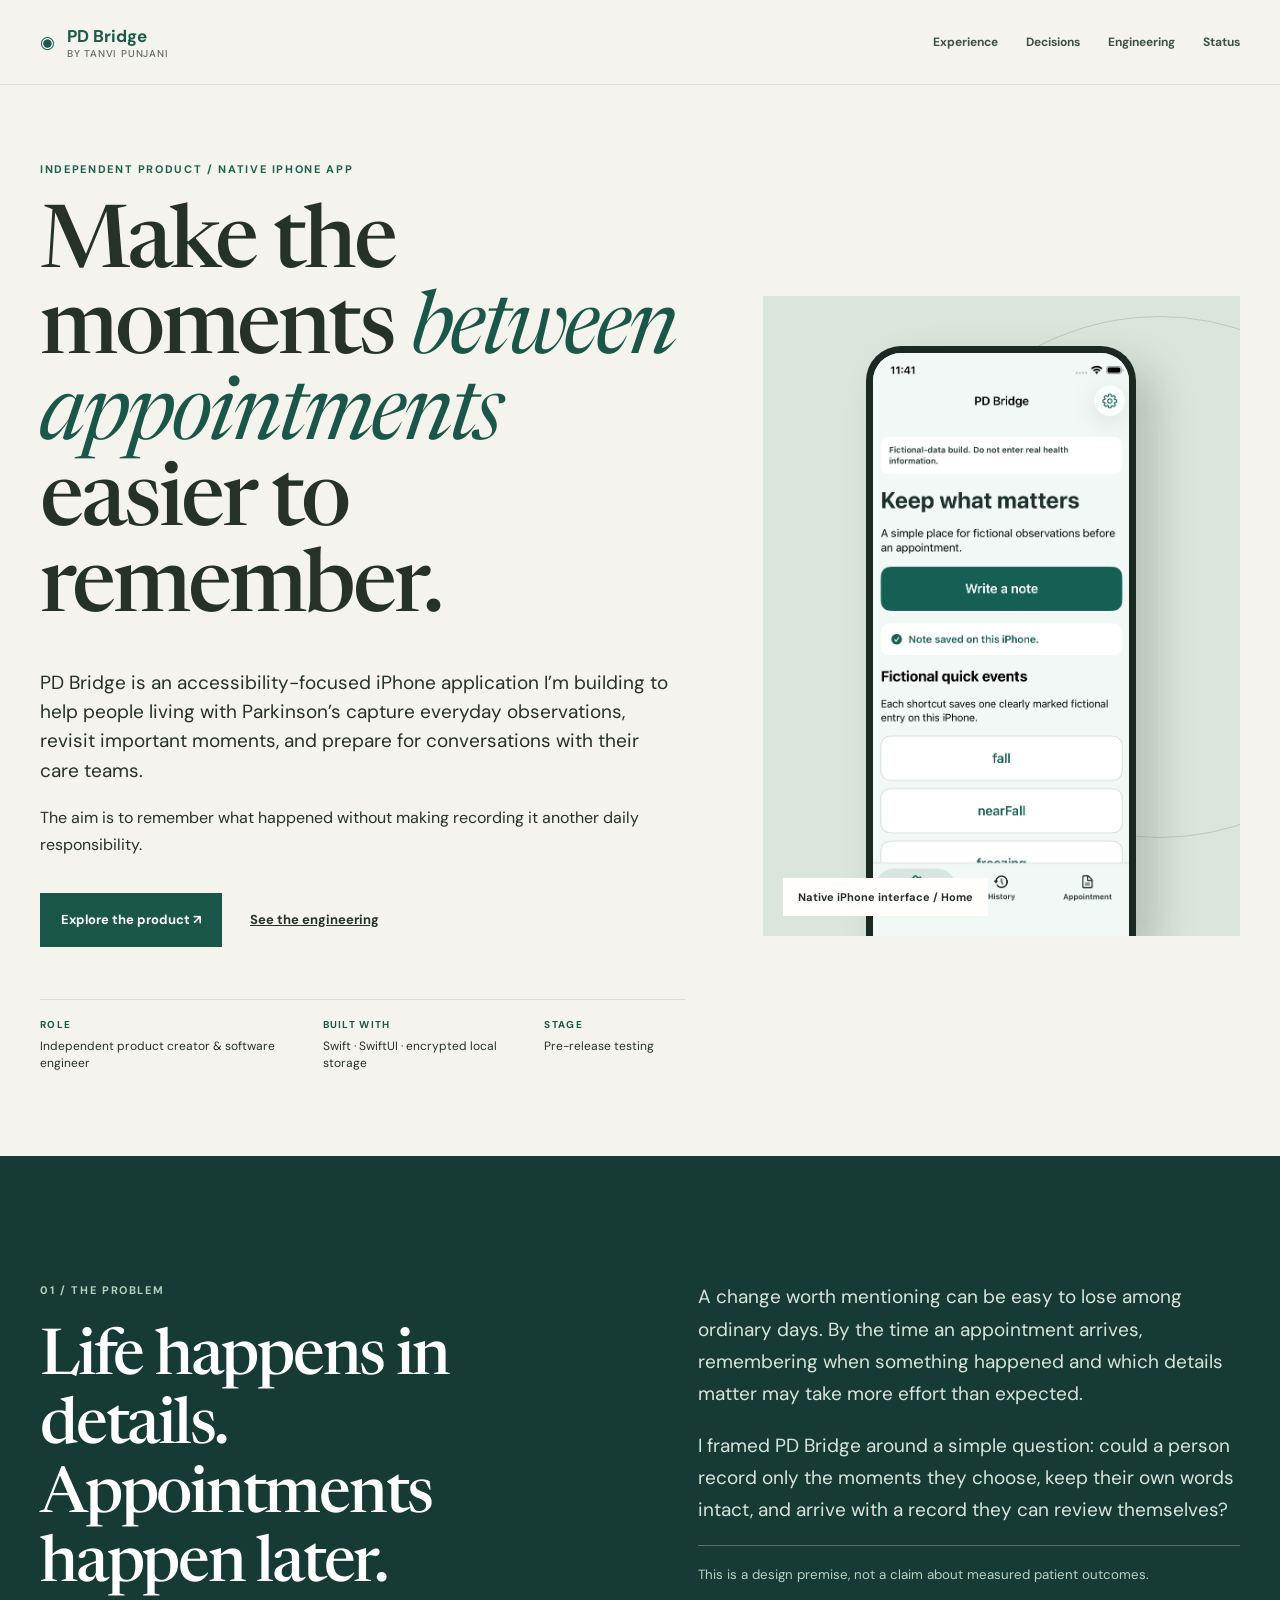
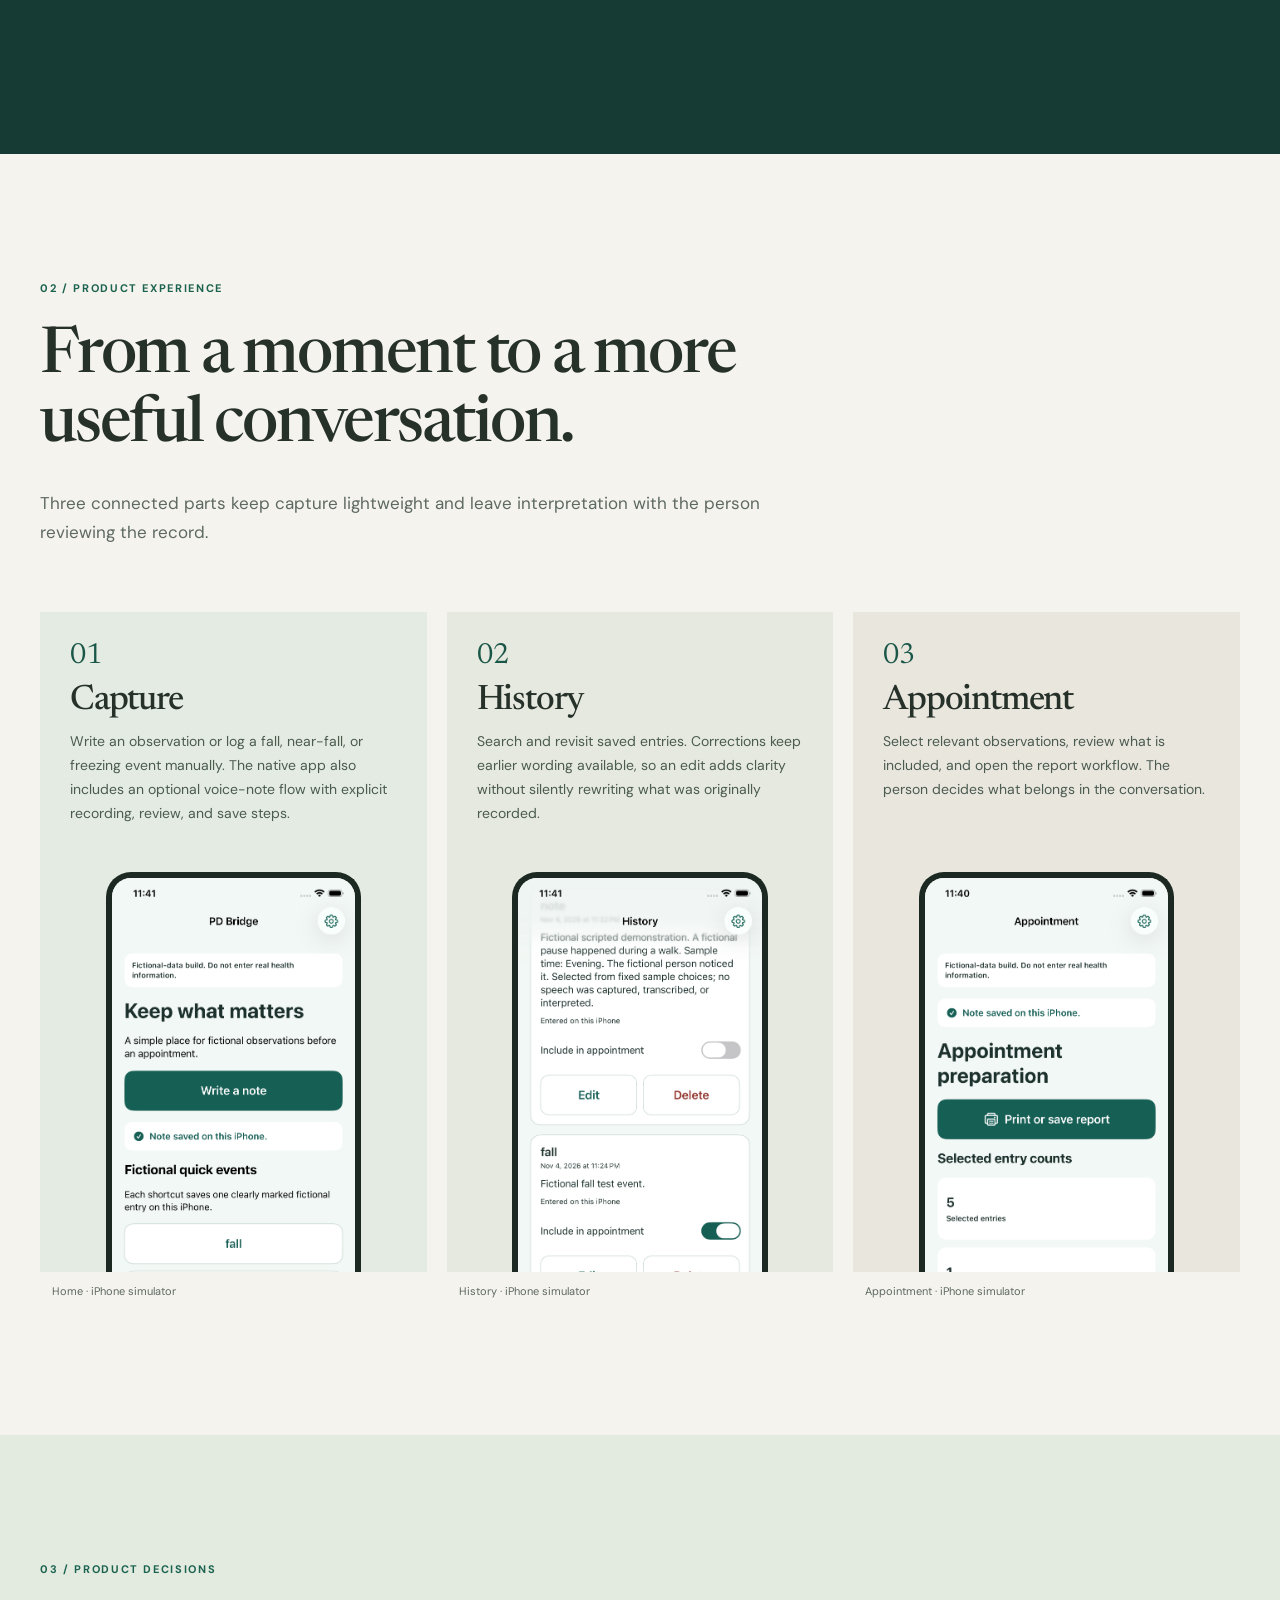
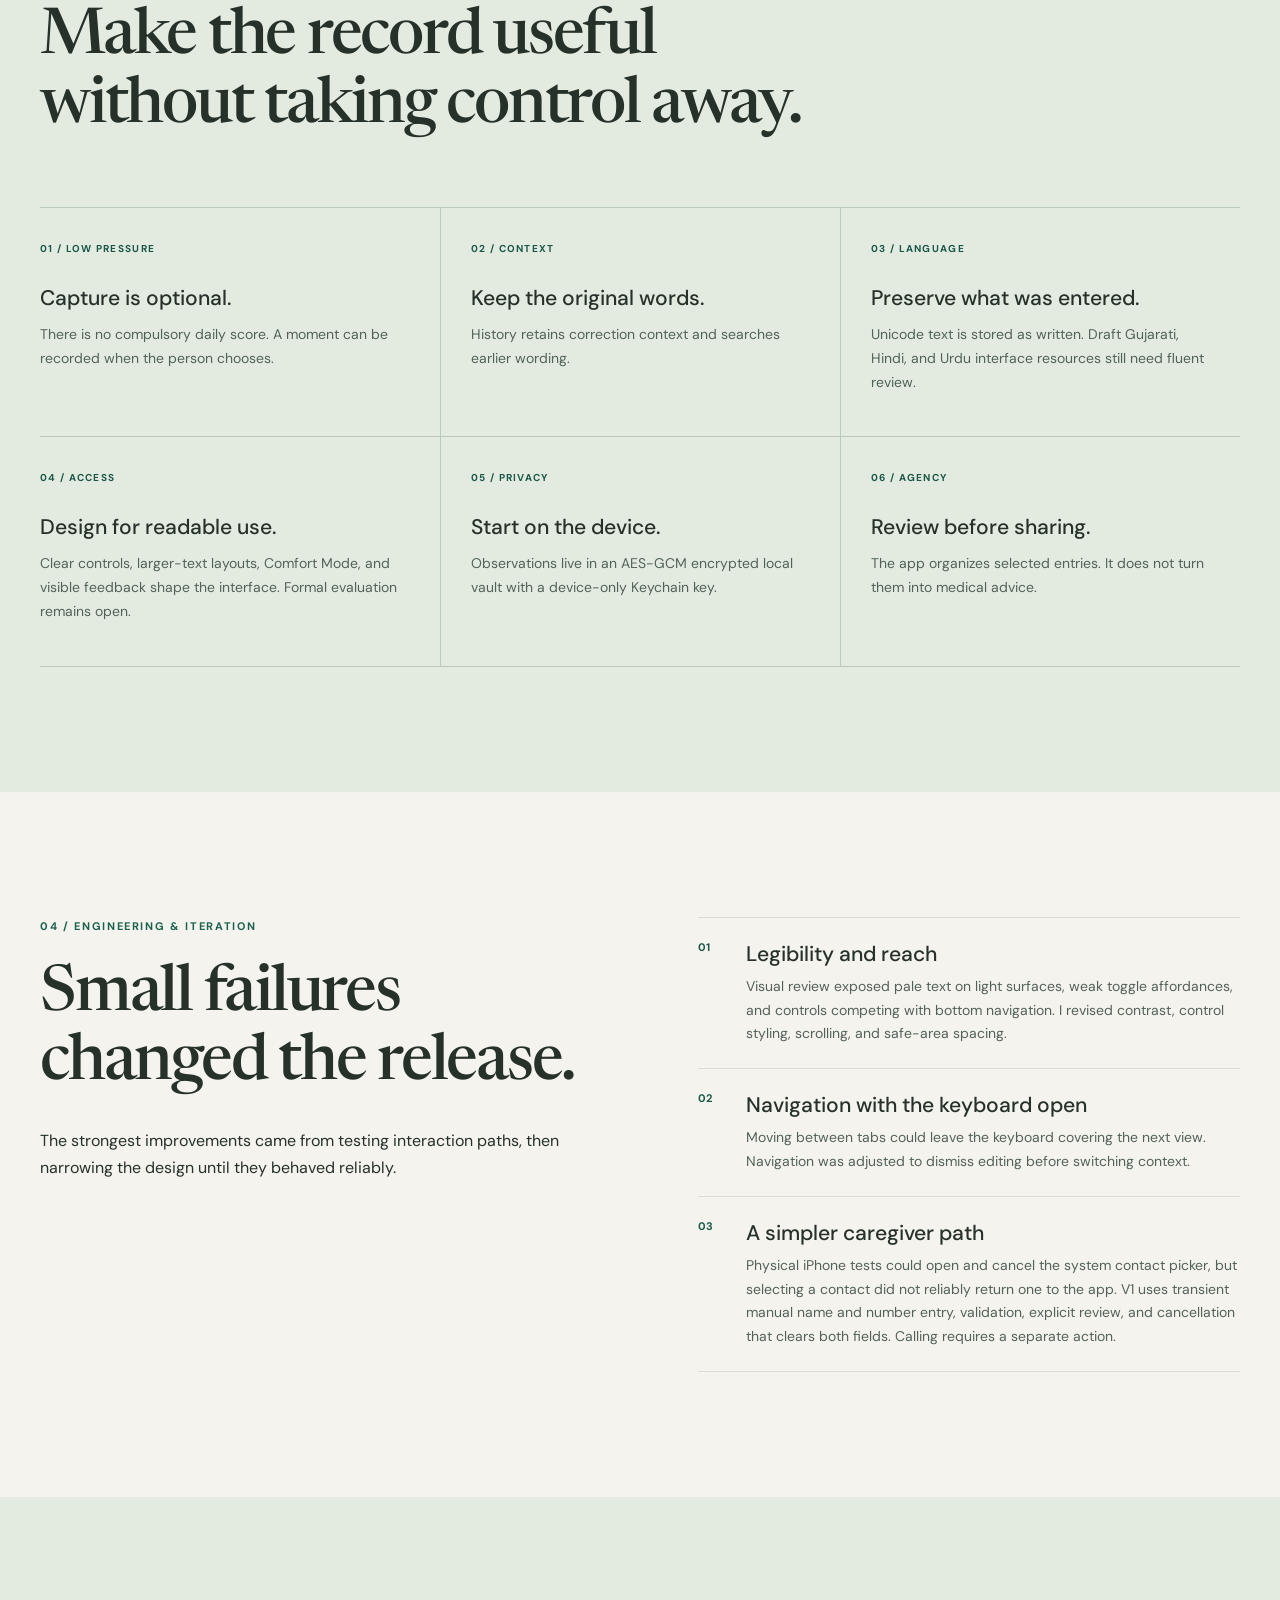
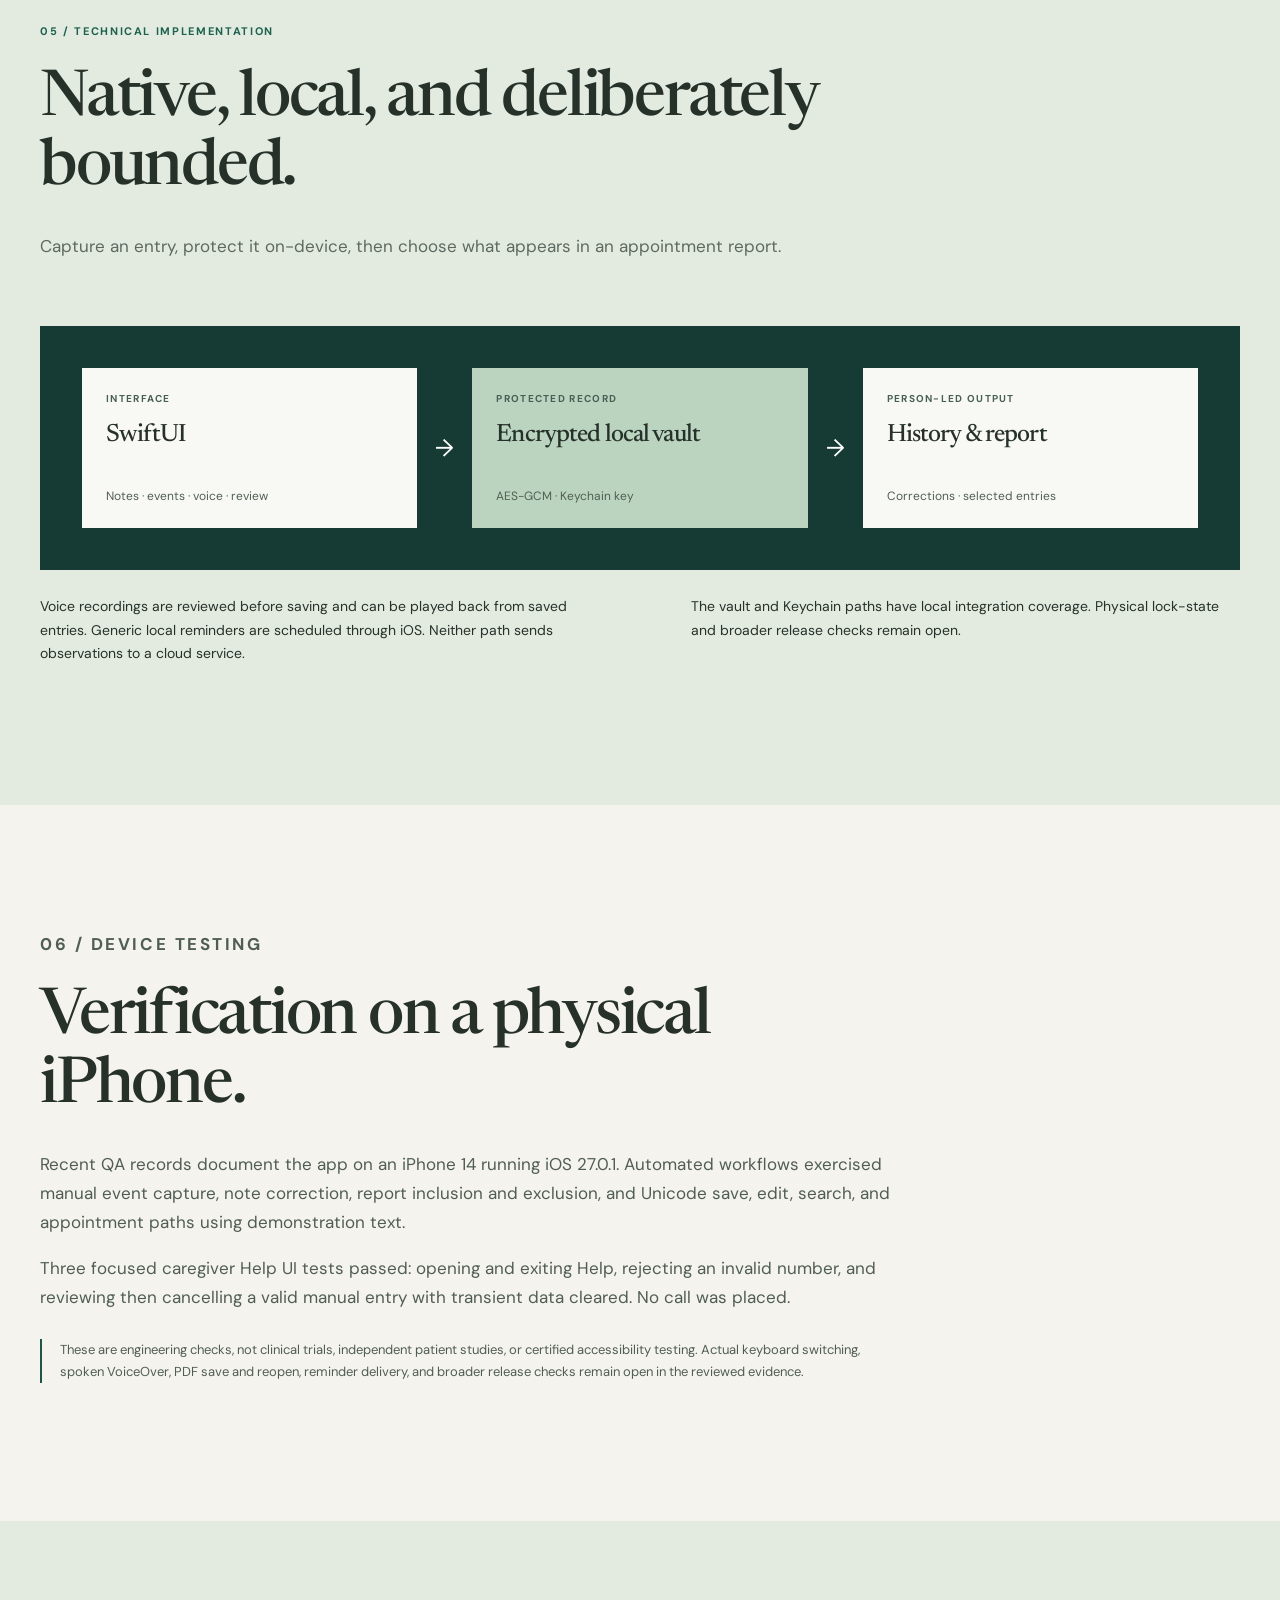
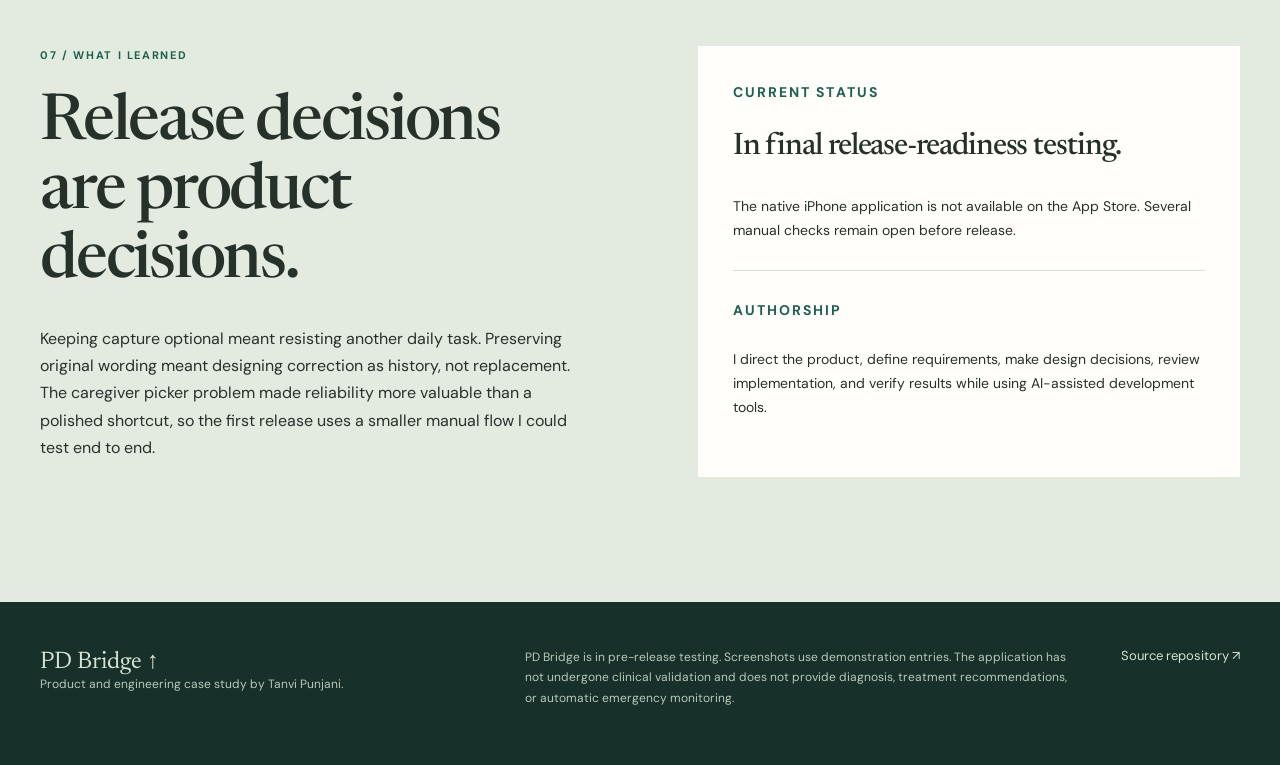
==== commit 2410a00c: "Redesign PD Bridge case study" ====
--- a/index.html
+++ b/index.html
@@ -1,34 +1,11 @@
-<!doctype html>
-<html lang="en">
-<head>
-  <meta charset="utf-8">
-  <meta name="viewport" content="width=device-width, initial-scale=1">
-  <meta name="description" content="PD Bridge: an independent Parkinson's symptom-capture and appointment-preparation prototype. Engineering case study by Tanvi Punjani.">
-  <title>PD Bridge — Engineering case study | Tanvi Punjani</title>
-  <link rel="stylesheet" href="styles.css">
-</head>
-<body>
-  <a class="skip" href="#main">Skip to case study</a>
-  <header class="nav"><a class="brand" href="#top"><span class="brandmark">P</span> PD Bridge <span class="brand-sub">/ case study</span></a><nav aria-label="Page sections"><a href="#walkthrough">Walkthrough</a><a href="#engineering">Engineering</a><a href="#status">Status</a></nav></header>
-  <main id="main">
-    <section class="hero wrap" id="top">
-      <div class="hero-copy"><p class="eyebrow">Independent product · Evolving prototype · Fictional data</p><h1>Make the moments between appointments easier to remember.</h1><p class="lead">PD Bridge explores a calmer way for people living with Parkinson's and their caregivers to record observations, review changes over time, and prepare a clearer appointment conversation.</p><div class="hero-actions"><a class="button" href="#walkthrough">Explore the walkthrough <span aria-hidden="true">↗</span></a><a class="text-link" href="#engineering">How it works</a></div><p class="hero-note">Designed and developed by <strong>Tanvi Punjani</strong>. A fictional-data software prototype; not a clinical product or patient-ready service.</p></div>
-      <div class="hero-art"><div class="screen"><img src="web-home.jpg" alt="PD Bridge browser prototype home screen with a fictional data warning and quick event actions" width="375" height="812"></div><div class="art-note">01 / Capture what matters<br><span>Browser prototype · fictional example</span></div></div>
-    </section>
-    <section class="problem band"><div class="wrap problem-grid"><div><p class="eyebrow">The product question</p><h2>How do scattered observations become a useful conversation?</h2></div><div><p>Symptoms and changes can be hard to recall when an appointment finally arrives. A person may remember a fall or a difficult afternoon, while a caregiver remembers a different detail. PD Bridge started as my attempt to make that record easier to capture and easier to review together.</p><p>The product is designed around two needs: low-friction entry in the moment and a human-reviewed summary later. It avoids turning fictional observations into automatic clinical conclusions.</p></div></div></section>
-    <section class="wrap walkthrough" id="walkthrough"><div class="section-head"><div><p class="eyebrow">Product walkthrough</p><h2>A small, deliberate path from moment to appointment.</h2></div><p>These are archived captures of the local prototypes using fictional examples. They show implemented interface work, not a public patient service.</p></div>
-      <div class="steps">
-        <article class="step"><div class="step-copy"><span class="step-num">01 / Capture</span><h3>Write a note or save a quick event.</h3><p>The browser app supports notes and one-tap fictional event shortcuts. It confirms saves, allows corrections, and offers immediate undo for quick events.</p><span class="status-tag">Implemented in browser</span></div><img src="web-capture.jpg" alt="Browser capture screen for a fictional observation" loading="lazy" width="375" height="812"></article>
-        <article class="step reverse"><div class="step-copy"><span class="step-num">02 / Review</span><h3>See a history that keeps its context.</h3><p>Versioned local entries preserve changes and original wording. Search and timeline views help a person revisit what they recorded without implying that gaps are symptom-free days.</p><span class="status-tag">Implemented in browser</span></div><img src="web-history.jpg" alt="PD Bridge fictional history and timeline screen" loading="lazy" width="375" height="812"></article>
-        <article class="step"><div class="step-copy"><span class="step-num">03 / Prepare</span><h3>Bring selected observations to an appointment.</h3><p>An appointment view assembles saved, human-reviewed entries and factual counts. Entries can be included or set aside; the interface does not diagnose or recommend treatment. This can support a person and caregiver reviewing the same record together; there is no caregiver account or sharing service.</p><span class="status-tag">Implemented in browser</span></div><img src="web-appointment.jpg" alt="Appointment preparation view containing fictional examples" loading="lazy" width="375" height="812"></article>
-        <article class="step reverse"><div class="step-copy"><span class="step-num">04 / Explore</span><h3>Try a guided conversation, then approve what is saved.</h3><p>Talk to PD Bridge uses fixed fictional choices, large touch or keyboard controls, and a final review screen. It can read a prompt aloud through an installed browser voice after a click. It does not record voice, recognize speech, or call an AI model.</p><span class="status-tag">Scripted browser prototype</span></div><img src="web-talk-review.jpg" alt="Scripted Talk review screen showing fictional choices and a no-microphone warning" loading="lazy" width="375" height="812"></article>
-      </div>
-    </section>
-    <section class="band native"><div class="wrap native-grid"><div><p class="eyebrow">Separate SwiftUI prototype</p><h2>Exploring a more durable local companion.</h2><p>The iPhone and Apple Watch project is a separate implementation. Its code routes a fixed fictional Watch event through a durable outbox to phone validation, then sends a final receipt only after a successful encrypted vault write. Duplicate deliveries are recognized; failed writes leave the event available for retry.</p><p>SwiftUI Home, History, Appointment, and Settings screens, a local encrypted vault, and backup/deletion flows are implemented and tested locally. Physical iPhone/Watch transfer and file-protection behavior still require hardware verification.</p><span class="status-tag">Local native prototype · hardware unverified</span></div><div class="native-shots"><figure><img src="ios-history.png" alt="SwiftUI iPhone simulator history screen with fictional data" loading="lazy"><figcaption>iPhone simulator · History</figcaption></figure><figure><img src="ios-appointment.png" alt="SwiftUI iPhone simulator appointment screen with fictional data" loading="lazy"><figcaption>iPhone simulator · Appointment</figcaption></figure></div></div></section>
-    <section class="wrap engineering" id="engineering"><div class="section-head"><div><p class="eyebrow">Engineering decisions</p><h2>Trust the record before extending the intelligence.</h2></div><p>The architecture separates simple capture from more ambitious research ideas, and makes confirmation visible at each step.</p></div><div class="architecture"><div class="arch-label">Browser prototype</div><div class="arch-flow" aria-label="Browser flow: input, review and save, versioned local record, history and appointment"><span>Input</span><b aria-hidden="true">→</b><span>Review & save</span><b aria-hidden="true">→</b><span>Versioned local record</span><b aria-hidden="true">→</b><span>History & appointment</span></div><p>HTML, CSS, and JavaScript modules render the interface and manage browser-local state. The version 3 storage envelope retains original wording, edit history, event metadata, and appointment inclusion; it migrates earlier demo records. Local storage holds fictional entries only. There is no account, cloud database, production API, or model request in this path.</p><div class="arch-label">Native prototype</div><div class="arch-flow" aria-label="Native flow: fictional Watch event, durable outbox, phone validation, encrypted vault write, receipt"><span>Fixed Watch fixture</span><b aria-hidden="true">→</b><span>Durable outbox</span><b aria-hidden="true">→</b><span>Phone validation</span><b aria-hidden="true">→</b><span>Encrypted vault</span><b aria-hidden="true">→</b><span>Receipt</span></div><p>SwiftUI screens use a local observation service and an AES-GCM vault with a device-only Keychain key. The fixed-event transfer code uses WatchConnectivity. The browser and native projects do not share a production service. The Watch action does not detect falls; the end-to-end transfer is unverified on paired hardware.</p></div><div class="insight-grid"><article><span>01</span><h3>Human review stays in the loop</h3><p>Scripted Talk offers fixed choices and a review screen before saving. This keeps the prototype useful without claiming speech recognition or clinical inference.</p></article><article><span>02</span><h3>Failures have explicit states</h3><p>Native contract tests inject storage and lock-state failures. A failed write cannot generate a stored receipt; duplicate event delivery cannot create a second entry.</p></article><article><span>03</span><h3>Language and access shape the UI</h3><p>Comfort Mode increases text and control size. English is the source language; Gujarati, Hindi, and Urdu are draft resources. Urdu uses right-to-left layout. Fluent review and screen-reader testing remain open.</p></article></div><div class="iteration"><p class="eyebrow">Product iteration</p><h3>A mobile usability finding changed the home flow.</h3><p>During local browser QA at 320px, the quick-event actions sat below the capture form and required scrolling. I moved the quick-event tiles and Talk entry ahead of Quick Capture on mobile, keeping the DOM order aligned with the visual order. The change made time-sensitive actions easier to reach without adding a separate interaction path.</p></div></section>
-    <section class="band language"><div class="wrap language-grid"><div><p class="eyebrow">Accessible by design, still under review</p><h2>Designed for more ways of reading and remembering.</h2><p>Large controls, reduced visual density in Comfort Mode, responsive layouts, and right-to-left interface handling are present in the browser work. Notes retain their original text rather than being automatically translated.</p><p>These are design and implementation choices, not a claim of certified accessibility or validated translation.</p></div><img src="web-urdu.jpg" alt="PD Bridge browser home screen with draft Urdu right-to-left interface text and fictional data warning" loading="lazy" width="375" height="812"></div></section>
-    <section class="wrap status" id="status"><div class="section-head"><div><p class="eyebrow">Verification & roadmap</p><h2>What is built, and what remains open.</h2></div></div><div class="status-grid"><article><h3>Verified locally</h3><ul><li>Browser capture, editing, search, appointment, layout, and locale checks using synthetic fixtures</li><li>Native contract and macOS vault tests for retries, deduplication, backup, and deletion</li><li>Archived browser and iPhone simulator screenshots of fictional demo states</li></ul></article><article><h3>Next verification</h3><ul><li>Paired physical iPhone and Watch transfer, lock-state, and file-protection testing</li><li>Screen-reader and touch usability review</li><li>Fluent review of Gujarati, Hindi, and Urdu copy</li><li>Privacy, security, governance, and clinical evaluation before any real-world use</li></ul></article></div><div class="closing"><p class="eyebrow">My role</p><h2>Independent creator and developer.</h2><p>I framed the product problem, built and iterated the browser and SwiftUI prototypes, and used documented tests to work through capture, event reliability, and local data boundaries. Development included AI-assisted coding; this case study describes repository-verified functionality rather than claiming solo authorship of every line.</p><a class="text-link" href="https://github.com/tanupunjani">More about my engineering work ↗</a></div></section>
-  </main><footer><div class="wrap"><span>PD Bridge · Engineering case study by Tanvi Punjani</span><span>Fictional-data prototype · November 2026</span></div></footer>
-</body>
-</html>
-
+<!doctype html><html lang="en"><head><meta charset="utf-8"><meta name="viewport" content="width=device-width,initial-scale=1"><meta name="theme-color" content="#f5f3ed"><meta name="description" content="PD Bridge: a native iPhone app in pre-release testing. Product and engineering case study by Tanvi Punjani."><title>PD Bridge — Product & engineering case study | Tanvi Punjani</title><link rel="stylesheet" href="styles.css"></head><body>
+<a class="skip" href="#main">Skip to content</a><header id="top"><div class="wrap nav"><a class="brand" href="#top">◉ <span>PD Bridge<small>by Tanvi Punjani</small></span></a><nav aria-label="Page sections"><a href="#experience">Experience</a><a href="#decisions">Decisions</a><a href="#engineering">Engineering</a><a href="#status">Status</a></nav></div></header><main id="main">
+<section class="wrap hero"><div><p class="kicker">Independent product / native iPhone app</p><h1>Make the moments <em>between appointments</em> easier to remember.</h1><p class="lead">PD Bridge is an accessibility-focused iPhone application I’m building to help people living with Parkinson’s capture everyday observations, revisit important moments, and prepare for conversations with their care teams.</p><p>The aim is to remember what happened without making recording it another daily responsibility.</p><p class="actions"><a class="button" href="#experience">Explore the product ↗</a><a href="#engineering">See the engineering</a></p><dl class="meta"><div><dt>Role</dt><dd>Independent product creator & software engineer</dd></div><div><dt>Built with</dt><dd>Swift · SwiftUI · encrypted local storage</dd></div><div><dt>Stage</dt><dd>Pre-release testing</dd></div></dl></div><figure class="hero-shot"><img src="assets/home.png" alt="PD Bridge native iPhone Home screen in a demonstration state, with note capture and quick-event actions" width="1170" height="2532"><figcaption>Native iPhone interface / Home</figcaption></figure></section>
+<section class="dark section" id="problem"><div class="wrap split"><div><p class="kicker">01 / The problem</p><h2>Life happens in details. Appointments happen later.</h2></div><div class="large"><p>A change worth mentioning can be easy to lose among ordinary days. By the time an appointment arrives, remembering when something happened and which details matter may take more effort than expected.</p><p>I framed PD Bridge around a simple question: could a person record only the moments they choose, keep their own words intact, and arrive with a record they can review themselves?</p><small>This is a design premise, not a claim about measured patient outcomes.</small></div></div></section>
+<section class="wrap section" id="experience"><div class="section-head"><p class="kicker">02 / Product experience</p><h2>From a moment to a more useful conversation.</h2><p>Three connected parts keep capture lightweight and leave interpretation with the person reviewing the record.</p></div><div class="journey"><article><div class="copy"><span>01</span><h3>Capture</h3><p>Write an observation or log a fall, near-fall, or freezing event manually. The native app also includes an optional voice-note flow with explicit recording, review, and save steps.</p></div><figure><img src="assets/home.png" alt="Native Home screen showing Write a note and manual quick-event buttons" loading="lazy" width="1170" height="2532"><figcaption>Home · iPhone simulator</figcaption></figure></article><article><div class="copy"><span>02</span><h3>History</h3><p>Search and revisit saved entries. Corrections keep earlier wording available, so an edit adds clarity without silently rewriting what was originally recorded.</p></div><figure><img src="assets/history.png" alt="Native History screen showing demonstration observations and review controls" loading="lazy" width="1170" height="2532"><figcaption>History · iPhone simulator</figcaption></figure></article><article><div class="copy"><span>03</span><h3>Appointment</h3><p>Select relevant observations, review what is included, and open the report workflow. The person decides what belongs in the conversation.</p></div><figure><img src="assets/appointment.png" alt="Native Appointment screen showing selected demonstration entries and report controls" loading="lazy" width="1170" height="2532"><figcaption>Appointment · iPhone simulator</figcaption></figure></article></div></section>
+<section class="sage section" id="decisions"><div class="wrap"><div class="section-head"><p class="kicker">03 / Product decisions</p><h2>Make the record useful without taking control away.</h2></div><div class="principles"><article><small>01 / Low pressure</small><h3>Capture is optional.</h3><p>There is no compulsory daily score. A moment can be recorded when the person chooses.</p></article><article><small>02 / Context</small><h3>Keep the original words.</h3><p>History retains correction context and searches earlier wording.</p></article><article><small>03 / Language</small><h3>Preserve what was entered.</h3><p>Unicode text is stored as written. Draft Gujarati, Hindi, and Urdu interface resources still need fluent review.</p></article><article><small>04 / Access</small><h3>Design for readable use.</h3><p>Clear controls, larger-text layouts, Comfort Mode, and visible feedback shape the interface. Formal evaluation remains open.</p></article><article><small>05 / Privacy</small><h3>Start on the device.</h3><p>Observations live in an AES-GCM encrypted local vault with a device-only Keychain key.</p></article><article><small>06 / Agency</small><h3>Review before sharing.</h3><p>The app organizes selected entries. It does not turn them into medical advice.</p></article></div></div></section>
+<section class="wrap section"><div class="split"><div><p class="kicker">04 / Engineering & iteration</p><h2>Small failures changed the release.</h2><p>The strongest improvements came from testing interaction paths, then narrowing the design until they behaved reliably.</p></div><div class="issues"><article><span>01</span><div><h3>Legibility and reach</h3><p>Visual review exposed pale text on light surfaces, weak toggle affordances, and controls competing with bottom navigation. I revised contrast, control styling, scrolling, and safe-area spacing.</p></div></article><article><span>02</span><div><h3>Navigation with the keyboard open</h3><p>Moving between tabs could leave the keyboard covering the next view. Navigation was adjusted to dismiss editing before switching context.</p></div></article><article><span>03</span><div><h3>A simpler caregiver path</h3><p>Physical iPhone tests could open and cancel the system contact picker, but selecting a contact did not reliably return one to the app. V1 uses transient manual name and number entry, validation, explicit review, and cancellation that clears both fields. Calling requires a separate action.</p></div></article></div></div></section>
+<section class="sage section" id="engineering"><div class="wrap"><div class="section-head"><p class="kicker">05 / Technical implementation</p><h2>Native, local, and deliberately bounded.</h2><p>Capture an entry, protect it on-device, then choose what appears in an appointment report.</p></div><div class="diagram" role="img" aria-label="SwiftUI capture and review flows write to an AES-GCM encrypted local vault protected by a device-only Keychain key. History and appointment report read selected entries from the vault."><div><small>Interface</small><strong>SwiftUI</strong><span>Notes · events · voice · review</span></div><b aria-hidden="true">→</b><div><small>Protected record</small><strong>Encrypted local vault</strong><span>AES-GCM · Keychain key</span></div><b aria-hidden="true">→</b><div><small>Person-led output</small><strong>History & report</strong><span>Corrections · selected entries</span></div></div><div class="arch-notes"><p>Voice recordings are reviewed before saving and can be played back from saved entries. Generic local reminders are scheduled through iOS. Neither path sends observations to a cloud service.</p><p>The vault and Keychain paths have local integration coverage. Physical lock-state and broader release checks remain open.</p></div></div></section>
+<section class="wrap section evidence"><div><p class="kicker">06 / Device testing</p><h2>Verification on a physical iPhone.</h2><p>Recent QA records document the app on an iPhone 14 running iOS 27.0.1. Automated workflows exercised manual event capture, note correction, report inclusion and exclusion, and Unicode save, edit, search, and appointment paths using demonstration text.</p><p>Three focused caregiver Help UI tests passed: opening and exiting Help, rejecting an invalid number, and reviewing then cancelling a valid manual entry with transient data cleared. No call was placed.</p><p class="caveat">These are engineering checks, not clinical trials, independent patient studies, or certified accessibility testing. Actual keyboard switching, spoken VoiceOver, PDF save and reopen, reminder delivery, and broader release checks remain open in the reviewed evidence.</p></div></section>
+<section class="sage section" id="status"><div class="wrap split"><div><p class="kicker">07 / What I learned</p><h2>Release decisions are product decisions.</h2><p>Keeping capture optional meant resisting another daily task. Preserving original wording meant designing correction as history, not replacement. The caregiver picker problem made reliability more valuable than a polished shortcut, so the first release uses a smaller manual flow I could test end to end.</p></div><aside><p class="kicker">Current status</p><h3>In final release-readiness testing.</h3><p>The native iPhone application is not available on the App Store. Several manual checks remain open before release.</p><hr><p class="kicker">Authorship</p><p>I direct the product, define requirements, make design decisions, review implementation, and verify results while using AI-assisted development tools.</p></aside></div></section></main>
+<footer><div class="wrap footer"><div><a href="#top">PD Bridge ↑</a><p>Product and engineering case study by Tanvi Punjani.</p></div><p>PD Bridge is in pre-release testing. Screenshots use demonstration entries. The application has not undergone clinical validation and does not provide diagnosis, treatment recommendations, or automatic emergency monitoring.</p><a href="https://github.com/tanupunjani/pd-bridge-case-study">Source repository ↗</a></div></footer></body></html>
--- a/styles.css
+++ b/styles.css
@@ -1,3 +1,9 @@
-:root{font-family:Inter,ui-sans-serif,system-ui,-apple-system,BlinkMacSystemFont,"Segoe UI",sans-serif;color:#17352e;background:#f8faf7;font-synthesis:none}*{box-sizing:border-box}html{scroll-behavior:smooth}body{margin:0}a{color:inherit}img{max-width:100%;display:block}.wrap{width:min(1180px,calc(100% - 48px));margin:auto}.skip{position:absolute;top:-60px;left:10px;background:#fff;padding:12px;z-index:10}.skip:focus{top:10px}.nav{height:76px;padding:0 max(24px,calc((100vw - 1180px)/2));display:flex;align-items:center;justify-content:space-between;border-bottom:1px solid #d9e2db;background:#f8faf7}.brand{font-size:20px;font-weight:800;text-decoration:none;display:flex;align-items:center;gap:10px;white-space:nowrap}.brandmark{background:#075d51;color:white;border-radius:10px;width:31px;height:31px;display:grid;place-items:center}.brand-sub{font-size:12px;font-weight:500;color:#52685d;letter-spacing:.12em;text-transform:uppercase}.nav nav{display:flex;gap:28px}.nav nav a{text-decoration:none;font-size:13px;font-weight:700;color:#4e625a}.nav nav a:hover,.text-link:hover{text-decoration:underline}.hero{min-height:650px;padding-top:72px;padding-bottom:70px;display:grid;grid-template-columns:1.18fr .82fr;align-items:center;gap:40px}.eyebrow{text-transform:uppercase;letter-spacing:.16em;font-weight:800;font-size:11px;color:#0a7665;margin:0 0 22px}h1,h2,h3,p{margin-top:0}h1{font-size:clamp(48px,5.3vw,78px);line-height:1.04;letter-spacing:-.065em;max-width:750px;margin-bottom:28px}h2{font-size:clamp(34px,3.5vw,53px);line-height:1.12;letter-spacing:-.05em;margin-bottom:22px}h3{font-size:26px;letter-spacing:-.035em;line-height:1.2;margin-bottom:16px}p{line-height:1.7;color:#4a6158}.lead{font-size:20px;line-height:1.6;max-width:650px}.hero-actions{display:flex;align-items:center;gap:27px;margin:34px 0}.button{background:#075d51;color:#fff;text-decoration:none;padding:17px 22px;border-radius:10px;font-weight:800;font-size:14px;display:inline-flex;gap:20px}.button:hover{background:#03463d}.text-link{font-weight:800;text-decoration:none;color:#075d51}.hero-note{font-size:13px;max-width:580px}.hero-art{background:radial-gradient(circle at 56% 40%,#d5ebe2,#e8f3ed 63%,#f6f8ed);min-height:550px;border-radius:24px;position:relative;display:grid;place-items:center;overflow:hidden}.screen{width:235px;height:490px;border:8px solid #173d36;border-radius:31px;overflow:hidden;box-shadow:0 20px 40px #123b2e38;transform:rotate(5deg) translateY(35px)}.screen img{width:100%;height:100%;object-fit:cover;object-position:top}.art-note{position:absolute;bottom:25px;left:28px;background:#fff;padding:13px 17px;border-radius:9px;color:#17352e;font-weight:800;font-size:13px;box-shadow:0 6px 20px #2142341a}.art-note span{color:#52685d;font-size:11px;font-weight:500}.band{background:#e9f2eb}.problem{padding:100px 0}.problem-grid{display:grid;grid-template-columns:1fr 1fr;gap:100px}.problem-grid p{font-size:17px}.walkthrough,.engineering,.status{padding:110px 0}.section-head{display:flex;justify-content:space-between;align-items:end;gap:70px;margin-bottom:65px}.section-head>div{max-width:700px}.section-head>p{max-width:350px;font-size:14px}.steps{display:grid;gap:30px}.step{min-height:430px;background:#fff;border:1px solid #e1e9e1;border-radius:18px;display:grid;grid-template-columns:1fr 1fr;align-items:center;overflow:hidden}.step.reverse .step-copy{order:2}.step-copy{padding:54px 8vw;max-width:620px}.step-num{color:#0a7665;font-size:12px;letter-spacing:.12em;font-weight:800}.step-copy h3{font-size:35px;margin-top:20px}.step img{max-height:440px;width:auto;margin:20px auto 0;object-fit:contain;box-shadow:0 10px 30px #253e351c;border-radius:14px 14px 0 0}.status-tag{display:inline-block;background:#e2f3e9;color:#0c5a4c;font-size:11px;font-weight:800;letter-spacing:.04em;border-radius:40px;padding:9px 13px;margin-top:12px}.native{padding:100px 0;background:#143d35;color:#fff}.native p,.native .eyebrow{color:#c3d9cc}.native .status-tag{background:#e2f3e9}.native-grid{display:grid;grid-template-columns:1fr 1fr;gap:55px;align-items:center}.native-shots{display:flex;gap:14px;align-items:flex-end;overflow:hidden}.native-shots figure{margin:0;flex:1;min-width:0}.native-shots img{max-height:460px;object-fit:cover;object-position:top;border-radius:17px;box-shadow:0 12px 28px #031c174d}.native-shots figcaption{color:#c3d9cc;font-size:11px;margin-top:12px}.architecture{background:#eef4ee;border-radius:17px;padding:36px 38px}.arch-label{text-transform:uppercase;letter-spacing:.12em;color:#0a7665;font-size:11px;font-weight:800;margin-bottom:18px}.arch-flow{display:flex;flex-wrap:wrap;align-items:center;gap:9px}.arch-flow span{background:#fff;border:1px solid #c7dcd1;border-radius:7px;padding:12px 15px;font-size:13px;font-weight:800}.arch-flow b{color:#0a7665}.architecture p{font-size:13px;margin:17px 0 30px}.architecture p:last-child{margin-bottom:0}.insight-grid,.status-grid{display:grid;grid-template-columns:repeat(3,1fr);gap:18px;margin-top:24px}.insight-grid article,.status-grid article{padding:32px;background:#fff;border:1px solid #e3ebe3;border-radius:13px}.insight-grid span{font-size:11px;color:#0a7665;font-weight:800}.insight-grid h3{font-size:21px;margin-top:20px}.insight-grid p{font-size:14px}.language{padding:85px 0}.language-grid{display:grid;grid-template-columns:1fr .65fr;gap:90px;align-items:center}.language-grid img{height:440px;width:auto;margin:auto;border-radius:13px;box-shadow:0 18px 40px #173d362b}.status-grid{grid-template-columns:1fr 1fr}.status-grid h3{font-size:23px}.status-grid ul{padding-left:20px;color:#4a6158;line-height:1.65}.status-grid li+li{margin-top:10px}.closing{border-top:1px solid #d9e2db;margin-top:85px;padding-top:65px;max-width:790px}.closing p{font-size:17px}footer{background:#143d35;color:#d5e8dc;padding:26px 0;font-size:12px}footer .wrap{display:flex;justify-content:space-between;gap:20px}@media(max-width:800px){.nav{height:68px}.nav nav{gap:12px}.nav nav a{font-size:11px}.brand-sub{display:none}.hero{grid-template-columns:1fr;padding-top:60px}.hero-art{min-height:430px}.screen{height:390px;width:185px}.problem-grid,.native-grid,.language-grid{grid-template-columns:1fr;gap:28px}.problem,.native{padding:70px 0}.walkthrough,.engineering,.status{padding:75px 0}.section-head{display:block;margin-bottom:35px}.section-head>p{max-width:650px}.step{grid-template-columns:1fr}.step.reverse .step-copy{order:0}.step-copy{padding:36px}.step img{max-height:390px}.native-shots{max-width:540px}.language-grid img{height:390px}.insight-grid{grid-template-columns:1fr}.status-grid{grid-template-columns:1fr}}@media(max-width:500px){.wrap{width:min(100% - 32px,1180px)}.nav{padding:0 16px}.nav nav a:nth-child(2){display:none}h1{font-size:48px}.lead{font-size:17px}.hero{gap:12px}.hero-actions{align-items:flex-start;flex-direction:column;gap:18px}.problem-grid p{font-size:15px}.step-copy h3{font-size:30px}.architecture{padding:24px}.arch-flow{gap:7px}.arch-flow span{padding:8px;font-size:11px}.native-shots img{max-height:320px}footer .wrap{display:block}footer span{display:block;margin:5px 0}}@media(prefers-reduced-motion:reduce){html{scroll-behavior:auto}}
+@import url('https://fonts.googleapis.com/css2?family=DM+Sans:wght@400;500;600;700&family=Newsreader:opsz,wght@6..72,400;6..72,500;6..72,600&display=swap');
+:root{font-family:'DM Sans',system-ui,sans-serif;color:#26312a;background:#f5f3ed;font-synthesis:none}*{box-sizing:border-box}html{scroll-behavior:smooth}body{margin:0}img{display:block;max-width:100%}a{color:inherit}p{line-height:1.7}h1,h2,h3,p{margin-top:0}h1,h2,h3{font-weight:500}h1,h2,.journey h3,.diagram strong,aside h3{font-family:Newsreader,Georgia,serif;letter-spacing:-.035em}h2{font-size:clamp(2.8rem,5vw,5rem);line-height:1.08;margin-bottom:28px}h3{font-size:1.32rem}.wrap{width:min(1260px,calc(100% - 80px));margin:auto}.section{padding:125px 0}.skip{position:absolute;top:-70px;left:12px;z-index:10;background:#173d34;color:white;padding:12px}.skip:focus{top:10px}:focus-visible{outline:3px solid #ab713a;outline-offset:4px}header{border-bottom:1px solid #d8ded5}.nav{height:84px;display:flex;align-items:center;justify-content:space-between;gap:20px}.brand{font-weight:700;text-decoration:none;display:flex;gap:12px;align-items:center;font-size:17px;color:#1c594a}.brand small{display:block;font-size:10px;font-weight:500;letter-spacing:.08em;text-transform:uppercase;color:#5d6961}.nav nav{display:flex;gap:28px}.nav nav a{font-size:12px;text-decoration:none;font-weight:700;color:#405148}.nav nav a:hover,.actions a:last-child:hover,footer a:hover{text-decoration:underline}.hero{display:grid;grid-template-columns:minmax(0,1.15fr) minmax(350px,.85fr);gap:6vw;align-items:center;padding:75px 0 85px}.kicker{color:#1b624f;text-transform:uppercase;letter-spacing:.15em;font-size:11px;font-weight:700;margin-bottom:25px}.hero h1{font-size:clamp(4.5rem,6.8vw,7.3rem);line-height:.99;margin-bottom:33px}.hero h1 em{color:#1a5748;font-weight:400}.hero .lead{font-size:19px;line-height:1.55}.hero p:not(.kicker){max-width:630px}.actions{display:flex;align-items:center;gap:28px;margin:34px 0 52px}.actions a{font-size:13px;font-weight:700}.button{background:#1a5748;color:#fff;text-decoration:none;padding:16px 21px}.button:hover{background:#123d33}.meta{border-top:1px solid #d8ded5;padding-top:18px;display:grid;grid-template-columns:1.3fr 1fr .7fr;gap:20px;margin:0}.meta dt{font-size:10px;letter-spacing:.13em;text-transform:uppercase;color:#1a5748;font-weight:700;margin-bottom:7px}.meta dd{margin:0;font-size:12px;line-height:1.4}.hero-shot{margin:0;background:#dae5db;min-height:640px;position:relative;display:flex;align-items:end;justify-content:center;overflow:hidden}.hero-shot:before{content:'';width:520px;height:520px;border:1px solid #b6cdb9;border-radius:50%;position:absolute;top:20px;right:-180px}.hero-shot img{position:relative;width:270px;height:590px;object-fit:cover;object-position:top;border:7px solid #1a2922;border-bottom:0;border-radius:35px 35px 0 0;box-shadow:20px 20px 40px #20372b35}.hero-shot figcaption{position:absolute;bottom:20px;left:20px;padding:12px 15px;background:#fffefa;font-size:11px;font-weight:700}.dark{background:#163b34;color:#fff}.dark .kicker{color:#aed4bd}.dark p{color:#d8e4db}.split{display:grid;grid-template-columns:1fr 1fr;gap:9vw}.large p{font-size:19px}.large small{display:block;border-top:1px solid #567567;padding-top:20px;color:#b7d3c2}.section-head{max-width:780px;margin-bottom:65px}.section-head>p:last-child{font-size:17px;color:#5d6961}.journey{display:grid;grid-template-columns:repeat(3,minmax(0,1fr));gap:20px}.journey article{background:#e4ebe2;min-width:0;display:flex;flex-direction:column}.journey article:nth-child(2){background:#e6e9df}.journey article:nth-child(3){background:#e9e6de}.journey .copy{padding:30px;min-height:260px}.journey .copy span{font-family:Newsreader,serif;font-size:29px;color:#1a5748}.journey h3{font-size:35px;margin:12px 0}.journey p{font-size:14px;color:#4b5b50}.journey figure{margin:0;display:flex;flex-direction:column;align-items:center;overflow:hidden}.journey img{width:66%;height:400px;object-fit:cover;object-position:top;border:6px solid #1b2922;border-bottom:0;border-radius:25px 25px 0 0}.journey figcaption{align-self:stretch;background:#f5f3ed;color:#5d6961;font-size:11px;padding:12px}.sage{background:#e3ebe1}.principles{display:grid;grid-template-columns:repeat(3,1fr);border-top:1px solid #b9caba}.principles article{border-bottom:1px solid #b9caba;padding:28px 30px 28px 0}.principles article:not(:nth-child(3n+1)){border-left:1px solid #b9caba;padding-left:30px}.principles small{color:#1a5748;font-size:10px;letter-spacing:.13em;text-transform:uppercase;font-weight:700}.principles h3{margin:27px 0 11px}.principles p,.issues p{font-size:14px;color:#536259}.issues{border-top:1px solid #d8ded5}.issues article{display:grid;grid-template-columns:36px 1fr;gap:12px;border-bottom:1px solid #d8ded5;padding:22px 0}.issues span{font-size:11px;color:#1a5748;font-weight:700}.issues h3{margin-bottom:7px}.issues p{margin-bottom:0}.diagram{background:#163b34;color:white;padding:42px;display:flex;gap:18px;align-items:center}.diagram>div{background:#f8f9f5;color:#26312a;min-height:160px;width:31%;padding:24px;display:flex;flex-direction:column}.diagram>div:nth-of-type(2){background:#bad4c0}.diagram small{font-size:10px;letter-spacing:.13em;text-transform:uppercase;color:#486054;font-weight:700}.diagram strong{font-size:25px;font-weight:500;margin:18px 0 auto}.diagram span{font-size:12px;color:#506052}.diagram b{font-size:24px;font-weight:400}.arch-notes{display:grid;grid-template-columns:1fr 1fr;gap:8vw;margin-top:25px}.arch-notes p{font-size:14px}.evidence{display:grid;grid-template-columns:1.3fr .7fr;gap:9vw;align-items:center}.evidence p{font-size:17px;color:#4f5e53}.evidence .caveat{font-size:13px;border-left:2px solid #1a5748;padding-left:18px;margin-top:27px}.evidence figure{margin:0;background:#dce7dc;padding:35px 35px 0;text-align:center}.evidence img{width:220px;height:440px;object-fit:cover;object-position:top;margin:auto;border:6px solid #1b2922;border-bottom:0;border-radius:26px 26px 0 0}.evidence figcaption{background:#f5f3ed;margin:0 -35px;padding:12px;font-size:11px}.sage aside{background:#fffefa;padding:35px}.sage aside h3{font-size:31px;line-height:1.1}.sage aside p{font-size:14px}.sage aside hr{border:0;border-top:1px solid #d8ded5;margin:28px 0}footer{background:#173029;color:#d5e4d6;padding:45px 0}.footer{display:grid;grid-template-columns:1fr 1.25fr auto;gap:45px;align-items:start}.footer a{text-decoration:none;font-size:13px}.footer>div>a{font-family:Newsreader,serif;font-size:24px}.footer p{font-size:12px;color:#b7c9bb}
+@media(max-width:900px){.hero{grid-template-columns:1fr 340px;gap:30px}.hero h1{font-size:5rem}.hero-shot{min-height:550px}.hero-shot img{height:510px;width:230px}.journey .copy{min-height:300px}}
+@media(max-width:760px){.wrap{width:min(100% - 36px,1260px)}.section{padding:75px 0}.nav{height:70px}.nav nav{gap:12px}.nav nav a{font-size:11px}.nav nav a:nth-child(2){display:none}.hero{grid-template-columns:1fr;padding:55px 0 0;gap:45px}.hero h1{font-size:clamp(3.8rem,11vw,5.5rem)}.hero-shot{min-height:500px}.hero-shot img{height:460px}.split,.evidence,.arch-notes{grid-template-columns:1fr;gap:28px}.journey{grid-template-columns:1fr}.journey article{display:grid;grid-template-columns:1fr 1fr}.journey .copy{min-height:0}.journey img{height:310px;width:180px}.journey figure{justify-content:end}.principles{grid-template-columns:1fr 1fr}.principles article:not(:nth-child(3n+1)){border-left:0;padding-left:0}.principles article:nth-child(even){border-left:1px solid #b9caba;padding-left:25px}.evidence figure{max-width:430px}.footer{grid-template-columns:1fr 1fr}.footer>p{grid-column:1/-1;grid-row:2}}
+@media(max-width:520px){.nav nav a:nth-child(3){display:none}.hero h1{font-size:3.6rem}.hero .lead{font-size:17px}.meta{grid-template-columns:1fr 1fr}.meta div:last-child{grid-column:1/-1}.journey article{grid-template-columns:1fr}.journey .copy{padding:25px}.journey figure{padding-top:10px}.principles{grid-template-columns:1fr}.principles article,.principles article:nth-child(even){border-left:0;padding-left:0}.diagram{display:grid;padding:22px}.diagram>div{width:100%;min-height:125px}.diagram b{transform:rotate(90deg);text-align:center}.footer{grid-template-columns:1fr;gap:15px}.footer>p{grid-column:auto;grid-row:auto}.actions{flex-wrap:wrap}}
+@media(prefers-reduced-motion:reduce){html{scroll-behavior:auto}*,*:before,*:after{animation-duration:.01ms!important;transition-duration:.01ms!important}}
+@media(min-width:761px) and (max-width:1050px){.hero{grid-template-columns:1fr}.hero h1{max-width:780px}.hero-shot{max-width:650px;width:100%;justify-self:center}.hero-shot img{width:250px;height:510px}}
 
-.iteration{margin-top:28px;padding:38px 42px;background:#fff;border-left:4px solid #0a7665;border-radius:8px}.iteration h3{font-size:25px}.iteration p:last-child{max-width:850px;margin-bottom:0}@media(max-width:500px){.iteration{padding:28px 24px}}
+.evidence{display:block}.evidence>div{max-width:850px}
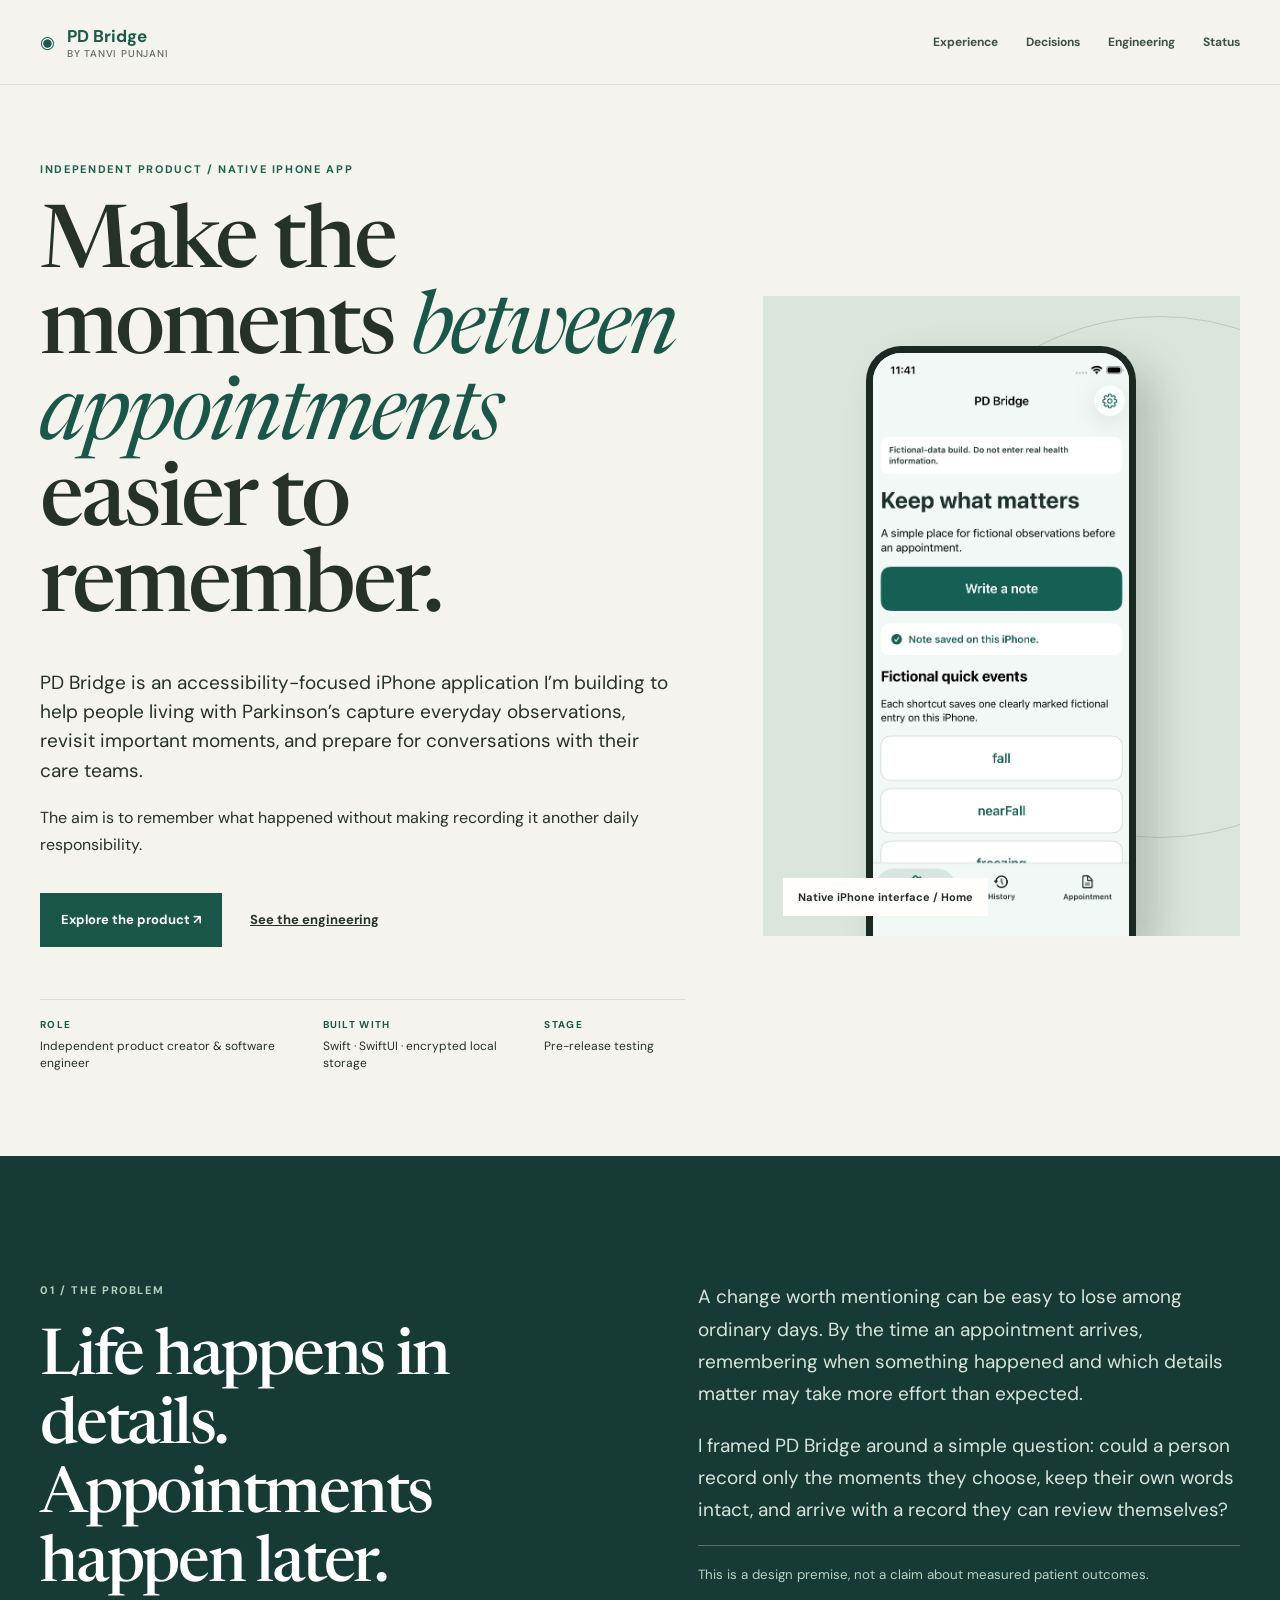
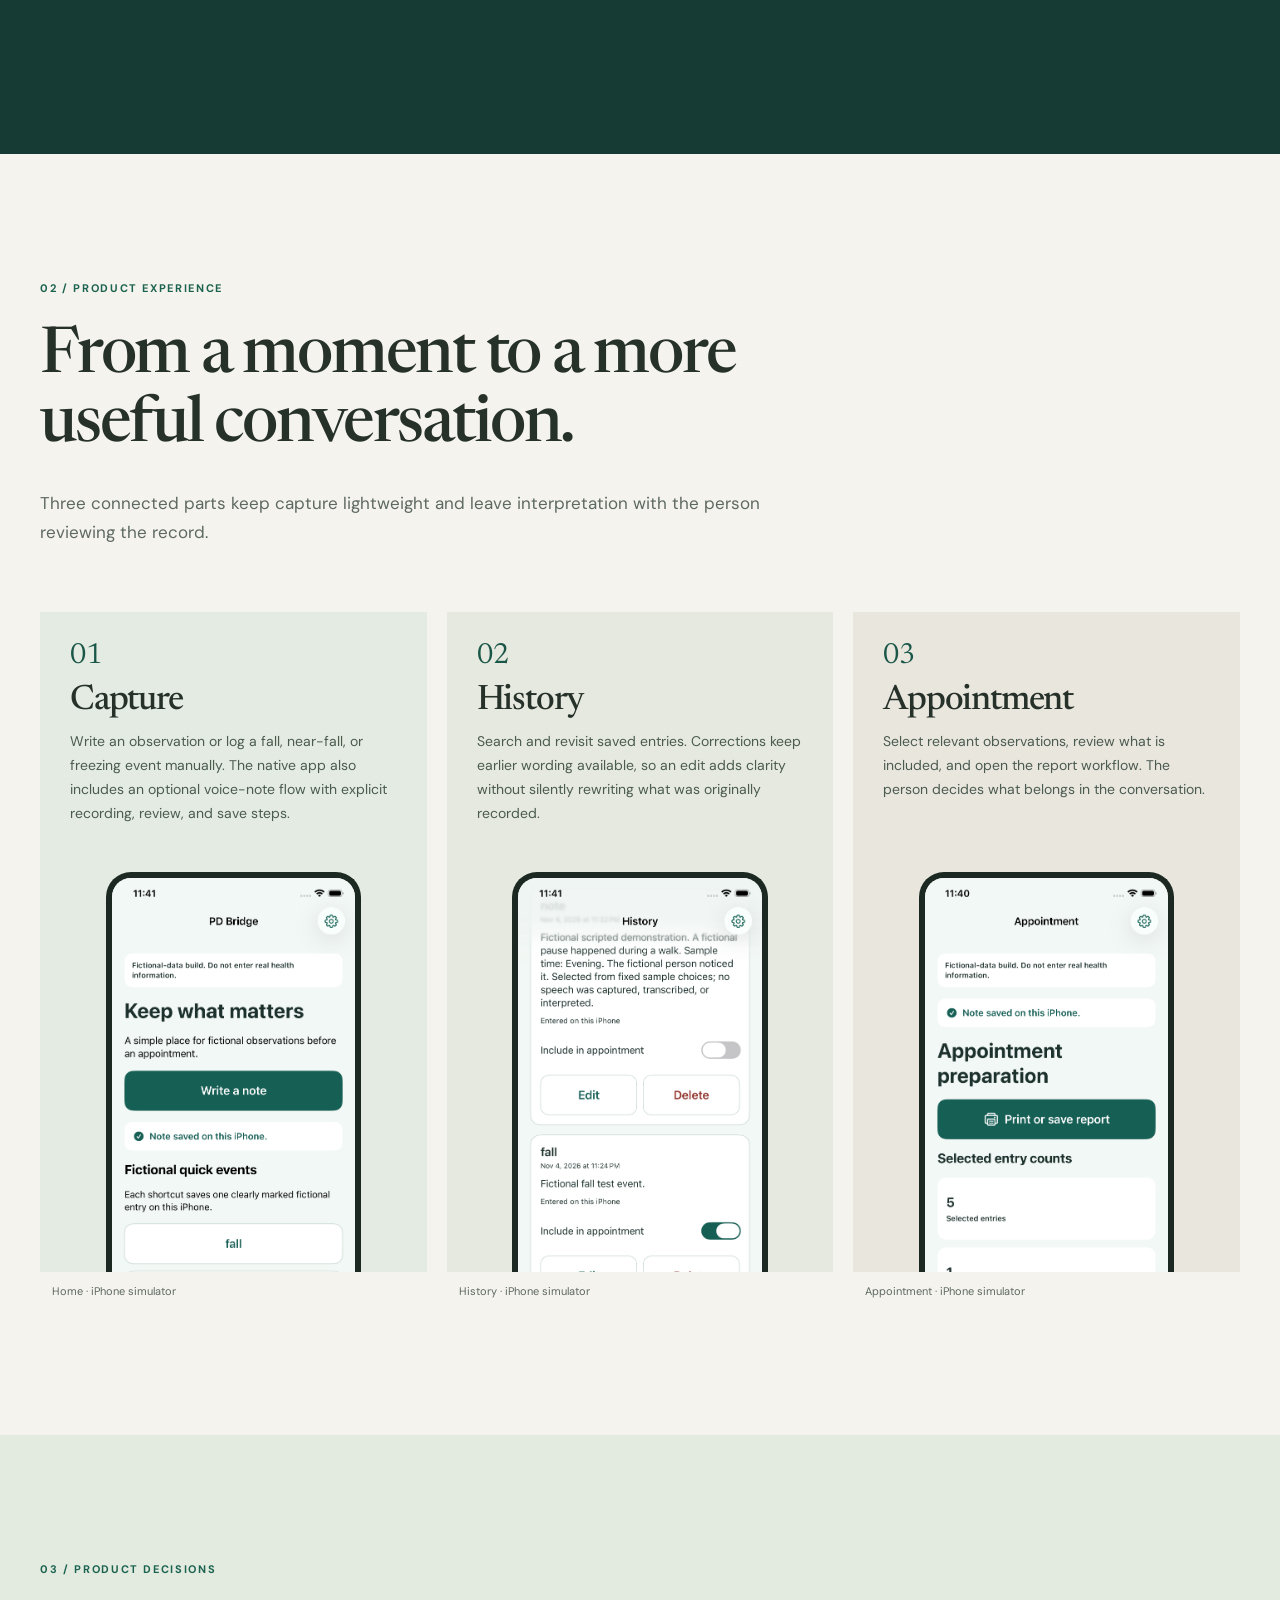
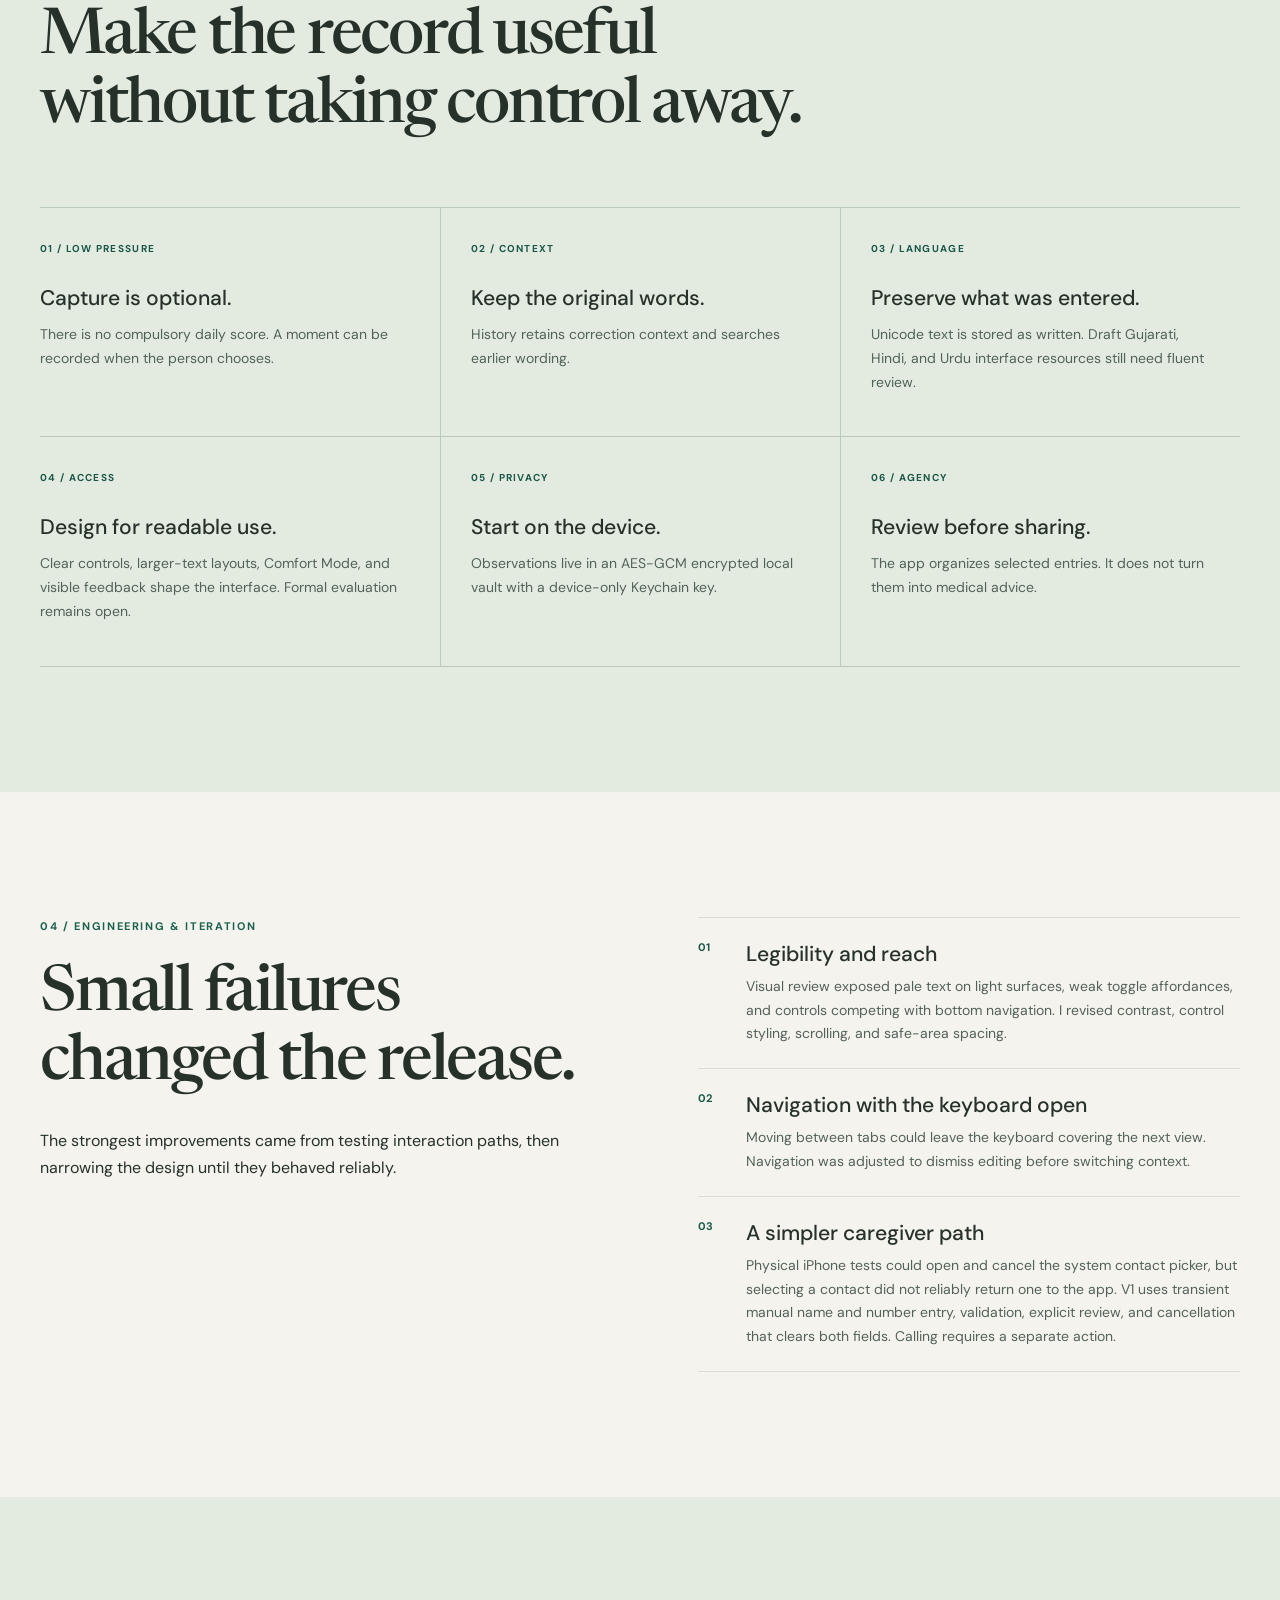
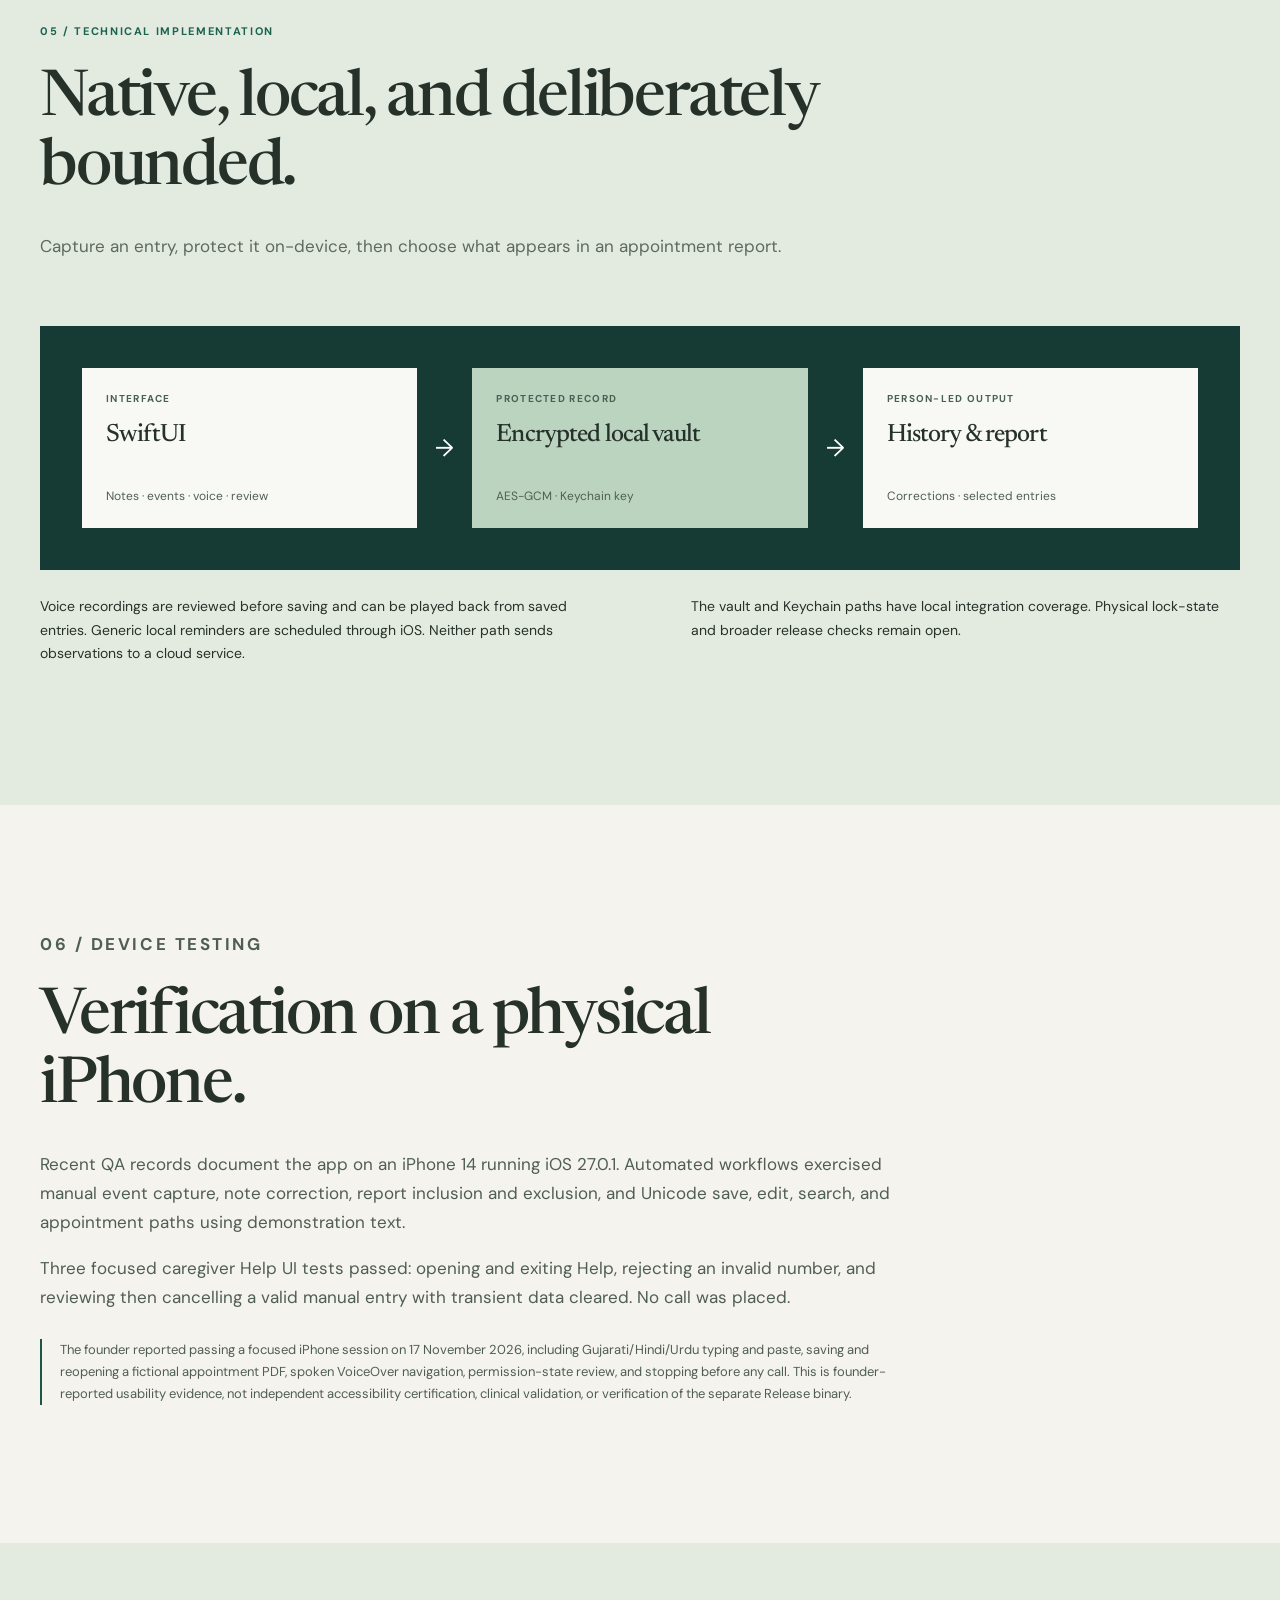
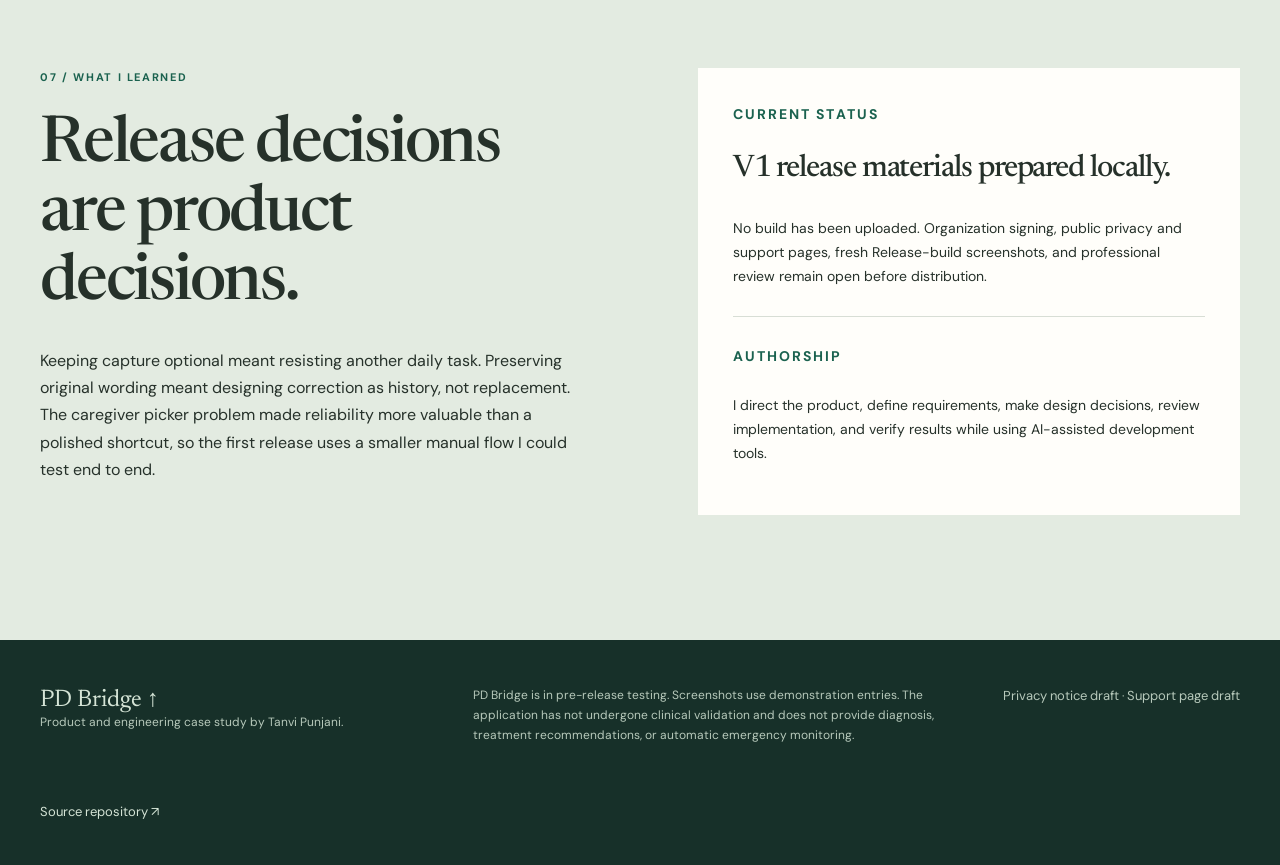
==== commit 12452ca2: "Prepare local PD Bridge privacy and support drafts" ====
--- a/index.html
+++ b/index.html
@@ -6,6 +6,6 @@
 <section class="sage section" id="decisions"><div class="wrap"><div class="section-head"><p class="kicker">03 / Product decisions</p><h2>Make the record useful without taking control away.</h2></div><div class="principles"><article><small>01 / Low pressure</small><h3>Capture is optional.</h3><p>There is no compulsory daily score. A moment can be recorded when the person chooses.</p></article><article><small>02 / Context</small><h3>Keep the original words.</h3><p>History retains correction context and searches earlier wording.</p></article><article><small>03 / Language</small><h3>Preserve what was entered.</h3><p>Unicode text is stored as written. Draft Gujarati, Hindi, and Urdu interface resources still need fluent review.</p></article><article><small>04 / Access</small><h3>Design for readable use.</h3><p>Clear controls, larger-text layouts, Comfort Mode, and visible feedback shape the interface. Formal evaluation remains open.</p></article><article><small>05 / Privacy</small><h3>Start on the device.</h3><p>Observations live in an AES-GCM encrypted local vault with a device-only Keychain key.</p></article><article><small>06 / Agency</small><h3>Review before sharing.</h3><p>The app organizes selected entries. It does not turn them into medical advice.</p></article></div></div></section>
 <section class="wrap section"><div class="split"><div><p class="kicker">04 / Engineering & iteration</p><h2>Small failures changed the release.</h2><p>The strongest improvements came from testing interaction paths, then narrowing the design until they behaved reliably.</p></div><div class="issues"><article><span>01</span><div><h3>Legibility and reach</h3><p>Visual review exposed pale text on light surfaces, weak toggle affordances, and controls competing with bottom navigation. I revised contrast, control styling, scrolling, and safe-area spacing.</p></div></article><article><span>02</span><div><h3>Navigation with the keyboard open</h3><p>Moving between tabs could leave the keyboard covering the next view. Navigation was adjusted to dismiss editing before switching context.</p></div></article><article><span>03</span><div><h3>A simpler caregiver path</h3><p>Physical iPhone tests could open and cancel the system contact picker, but selecting a contact did not reliably return one to the app. V1 uses transient manual name and number entry, validation, explicit review, and cancellation that clears both fields. Calling requires a separate action.</p></div></article></div></div></section>
 <section class="sage section" id="engineering"><div class="wrap"><div class="section-head"><p class="kicker">05 / Technical implementation</p><h2>Native, local, and deliberately bounded.</h2><p>Capture an entry, protect it on-device, then choose what appears in an appointment report.</p></div><div class="diagram" role="img" aria-label="SwiftUI capture and review flows write to an AES-GCM encrypted local vault protected by a device-only Keychain key. History and appointment report read selected entries from the vault."><div><small>Interface</small><strong>SwiftUI</strong><span>Notes · events · voice · review</span></div><b aria-hidden="true">→</b><div><small>Protected record</small><strong>Encrypted local vault</strong><span>AES-GCM · Keychain key</span></div><b aria-hidden="true">→</b><div><small>Person-led output</small><strong>History & report</strong><span>Corrections · selected entries</span></div></div><div class="arch-notes"><p>Voice recordings are reviewed before saving and can be played back from saved entries. Generic local reminders are scheduled through iOS. Neither path sends observations to a cloud service.</p><p>The vault and Keychain paths have local integration coverage. Physical lock-state and broader release checks remain open.</p></div></div></section>
-<section class="wrap section evidence"><div><p class="kicker">06 / Device testing</p><h2>Verification on a physical iPhone.</h2><p>Recent QA records document the app on an iPhone 14 running iOS 27.0.1. Automated workflows exercised manual event capture, note correction, report inclusion and exclusion, and Unicode save, edit, search, and appointment paths using demonstration text.</p><p>Three focused caregiver Help UI tests passed: opening and exiting Help, rejecting an invalid number, and reviewing then cancelling a valid manual entry with transient data cleared. No call was placed.</p><p class="caveat">These are engineering checks, not clinical trials, independent patient studies, or certified accessibility testing. Actual keyboard switching, spoken VoiceOver, PDF save and reopen, reminder delivery, and broader release checks remain open in the reviewed evidence.</p></div></section>
-<section class="sage section" id="status"><div class="wrap split"><div><p class="kicker">07 / What I learned</p><h2>Release decisions are product decisions.</h2><p>Keeping capture optional meant resisting another daily task. Preserving original wording meant designing correction as history, not replacement. The caregiver picker problem made reliability more valuable than a polished shortcut, so the first release uses a smaller manual flow I could test end to end.</p></div><aside><p class="kicker">Current status</p><h3>In final release-readiness testing.</h3><p>The native iPhone application is not available on the App Store. Several manual checks remain open before release.</p><hr><p class="kicker">Authorship</p><p>I direct the product, define requirements, make design decisions, review implementation, and verify results while using AI-assisted development tools.</p></aside></div></section></main>
-<footer><div class="wrap footer"><div><a href="#top">PD Bridge ↑</a><p>Product and engineering case study by Tanvi Punjani.</p></div><p>PD Bridge is in pre-release testing. Screenshots use demonstration entries. The application has not undergone clinical validation and does not provide diagnosis, treatment recommendations, or automatic emergency monitoring.</p><a href="https://github.com/tanupunjani/pd-bridge-case-study">Source repository ↗</a></div></footer></body></html>
+<section class="wrap section evidence"><div><p class="kicker">06 / Device testing</p><h2>Verification on a physical iPhone.</h2><p>Recent QA records document the app on an iPhone 14 running iOS 27.0.1. Automated workflows exercised manual event capture, note correction, report inclusion and exclusion, and Unicode save, edit, search, and appointment paths using demonstration text.</p><p>Three focused caregiver Help UI tests passed: opening and exiting Help, rejecting an invalid number, and reviewing then cancelling a valid manual entry with transient data cleared. No call was placed.</p><p class="caveat">The founder reported passing a focused iPhone session on 17 November 2026, including Gujarati/Hindi/Urdu typing and paste, saving and reopening a fictional appointment PDF, spoken VoiceOver navigation, permission-state review, and stopping before any call. This is founder-reported usability evidence, not independent accessibility certification, clinical validation, or verification of the separate Release binary.</p></div></section>
+<section class="sage section" id="status"><div class="wrap split"><div><p class="kicker">07 / What I learned</p><h2>Release decisions are product decisions.</h2><p>Keeping capture optional meant resisting another daily task. Preserving original wording meant designing correction as history, not replacement. The caregiver picker problem made reliability more valuable than a polished shortcut, so the first release uses a smaller manual flow I could test end to end.</p></div><aside><p class="kicker">Current status</p><h3>V1 release materials prepared locally.</h3><p>No build has been uploaded. Organization signing, public privacy and support pages, fresh Release-build screenshots, and professional review remain open before distribution.</p><hr><p class="kicker">Authorship</p><p>I direct the product, define requirements, make design decisions, review implementation, and verify results while using AI-assisted development tools.</p></aside></div></section></main>
+<footer><div class="wrap footer"><div><a href="#top">PD Bridge ↑</a><p>Product and engineering case study by Tanvi Punjani.</p></div><p>PD Bridge is in pre-release testing. Screenshots use demonstration entries. The application has not undergone clinical validation and does not provide diagnosis, treatment recommendations, or automatic emergency monitoring.</p><p><a href="privacy.html">Privacy notice draft</a> · <a href="support.html">Support page draft</a></p><a href="https://github.com/tanupunjani/pd-bridge-case-study">Source repository ↗</a></div></footer></body></html>
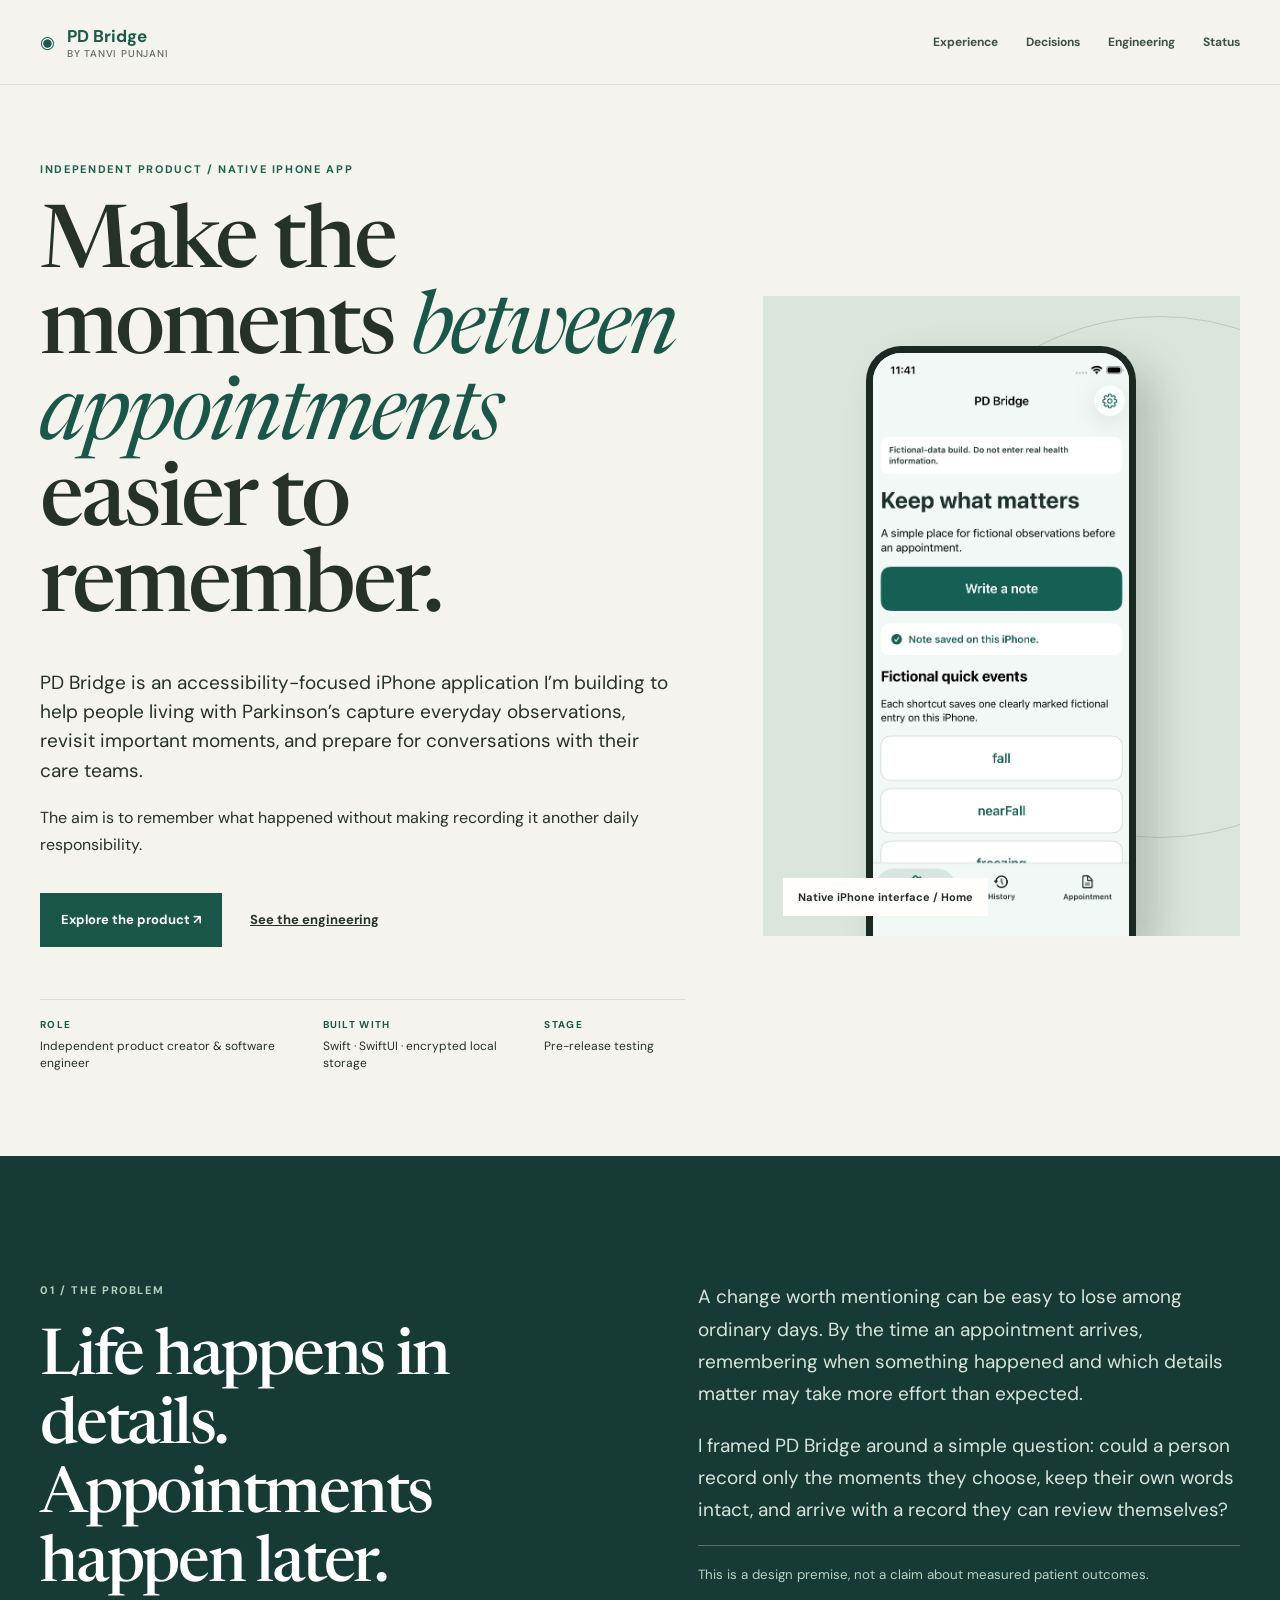
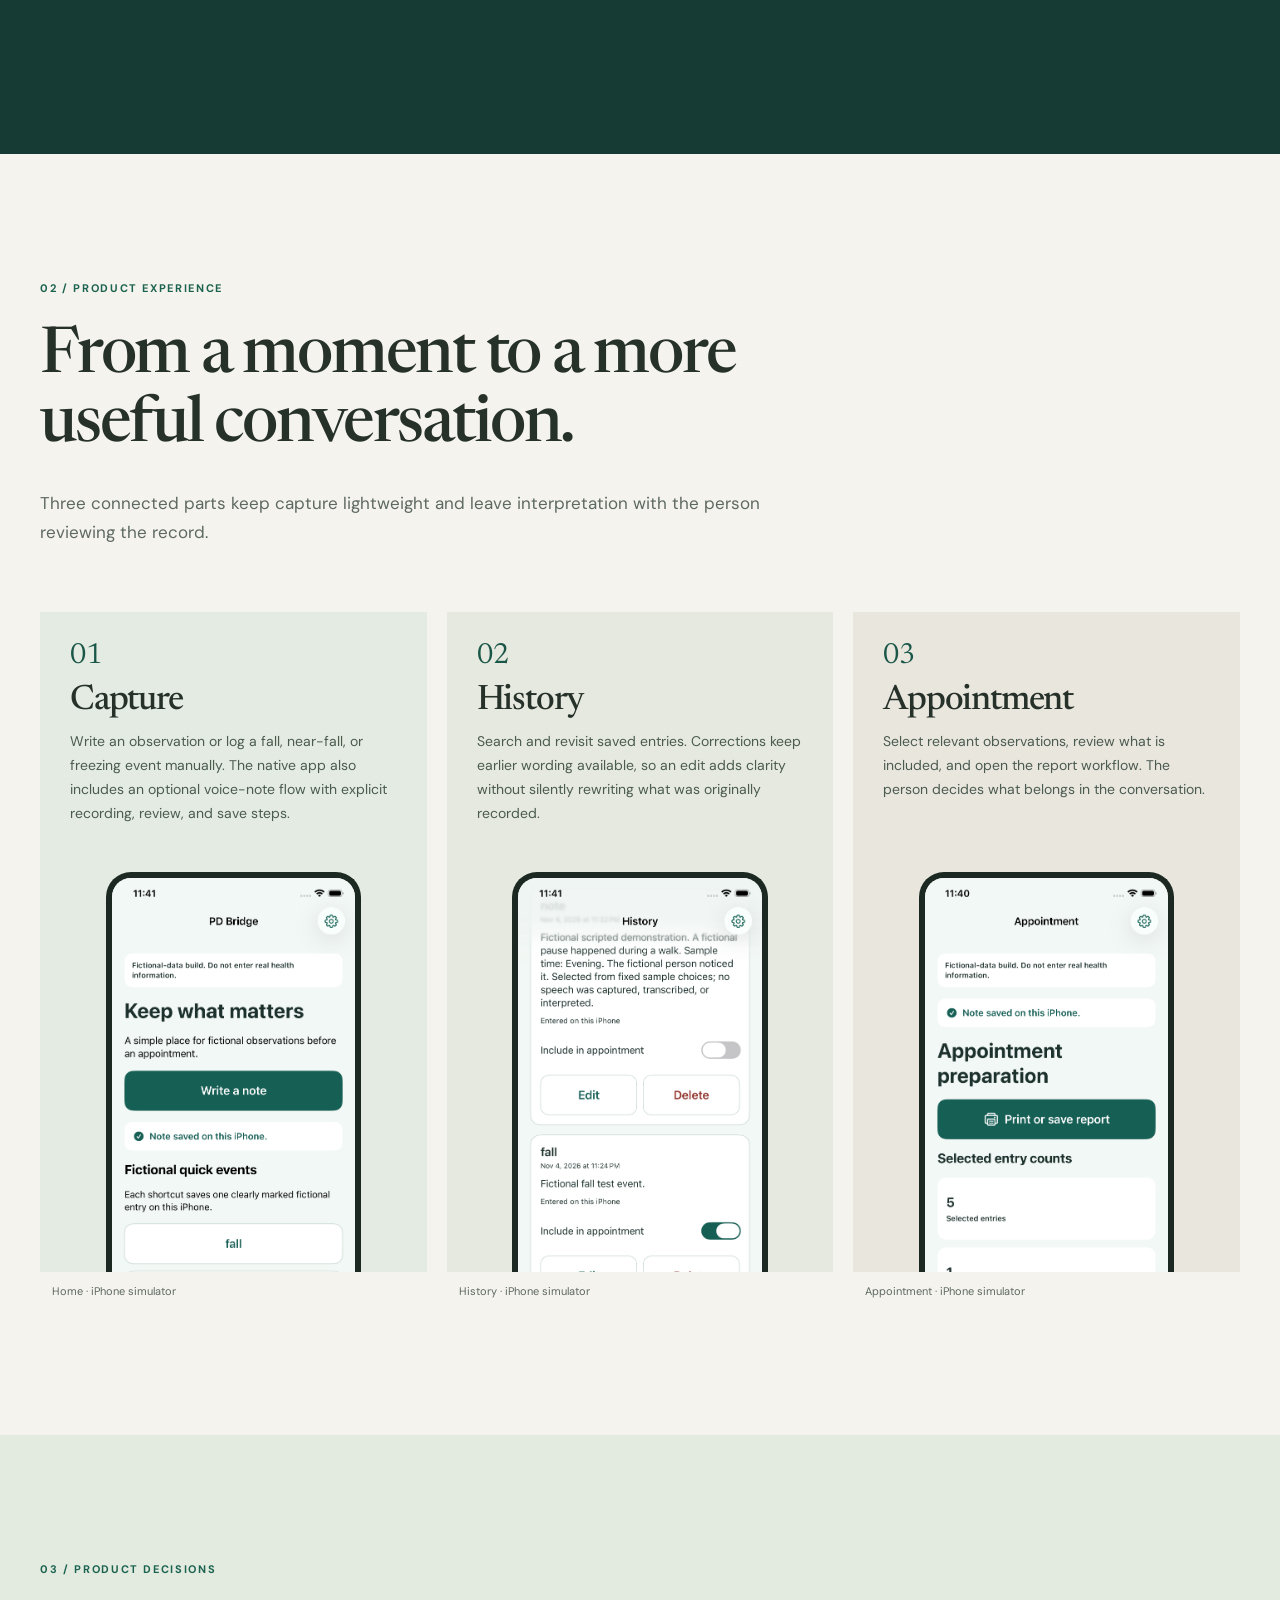
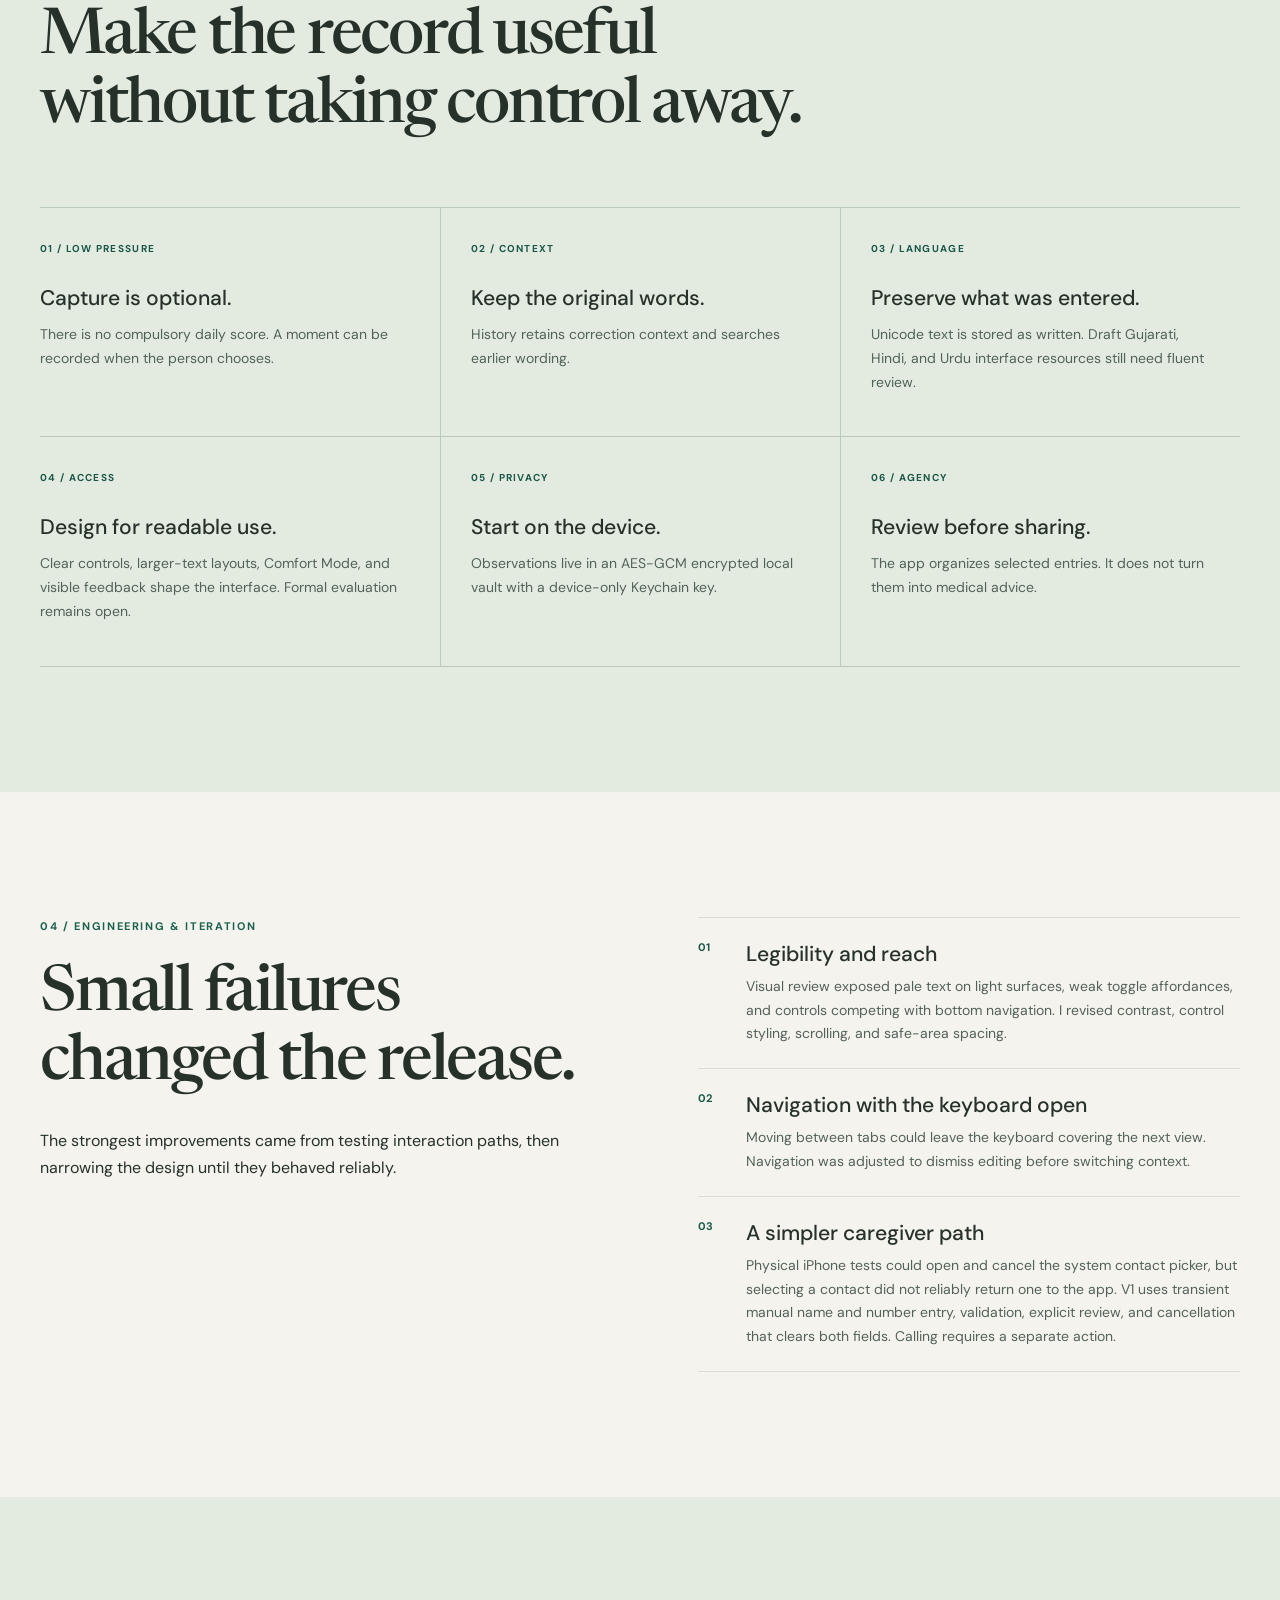
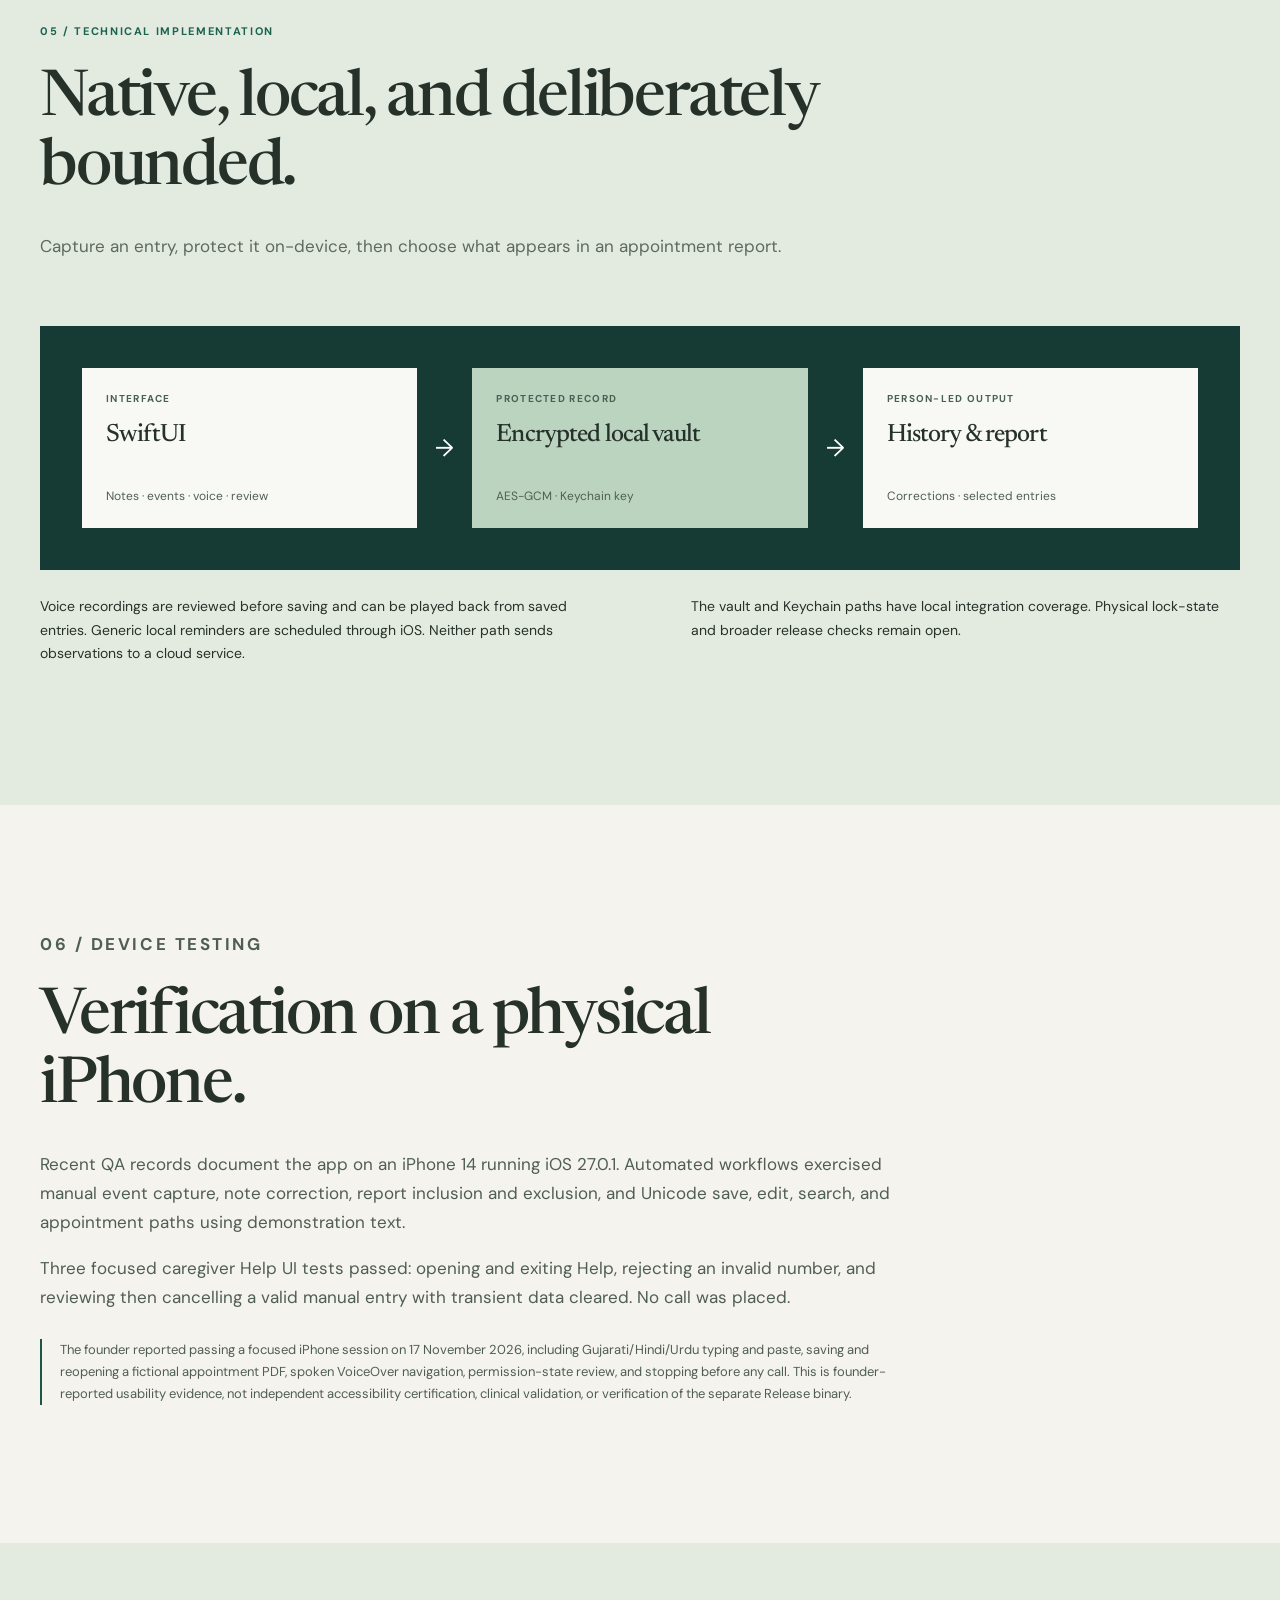
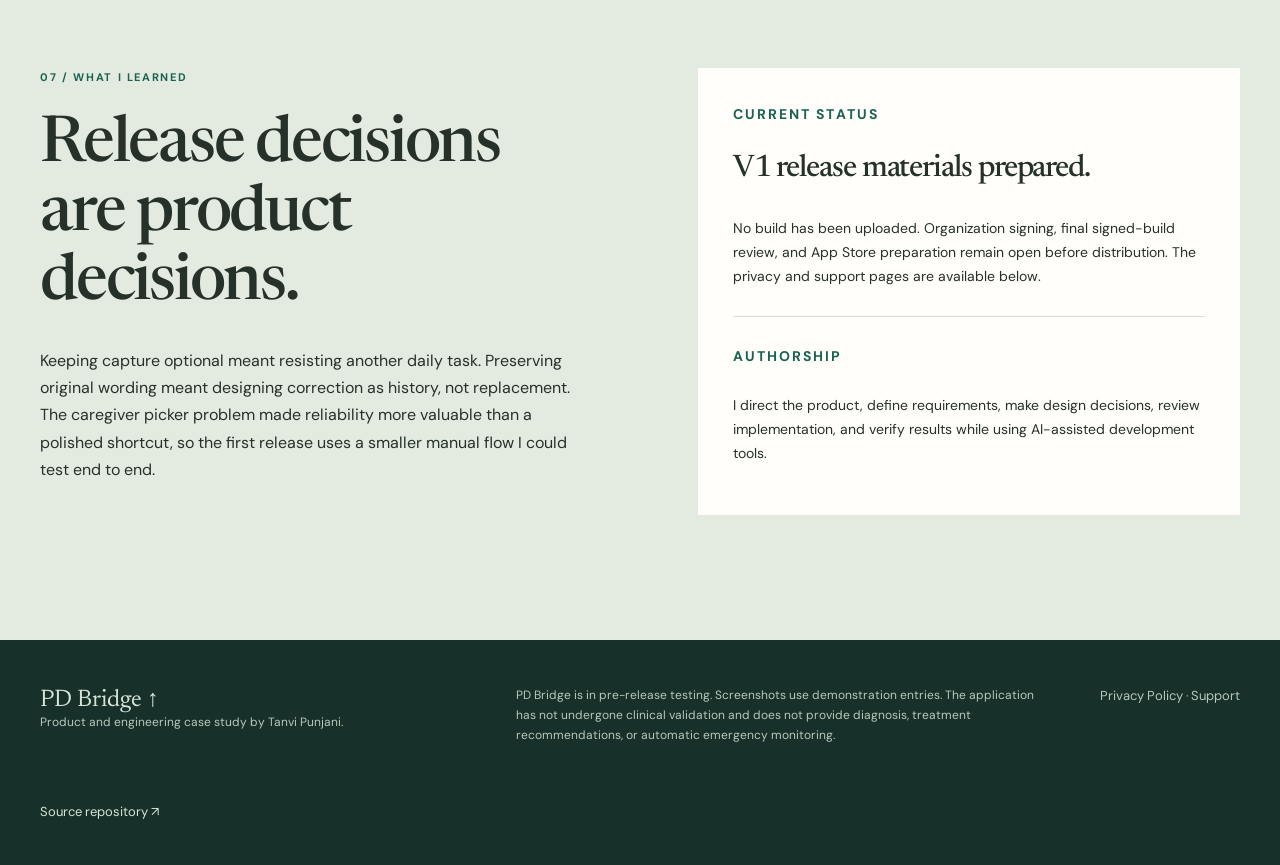
==== commit 071817c3: "Publish PD Bridge privacy and support pages" ====
--- a/index.html
+++ b/index.html
@@ -7,5 +7,5 @@
 <section class="wrap section"><div class="split"><div><p class="kicker">04 / Engineering & iteration</p><h2>Small failures changed the release.</h2><p>The strongest improvements came from testing interaction paths, then narrowing the design until they behaved reliably.</p></div><div class="issues"><article><span>01</span><div><h3>Legibility and reach</h3><p>Visual review exposed pale text on light surfaces, weak toggle affordances, and controls competing with bottom navigation. I revised contrast, control styling, scrolling, and safe-area spacing.</p></div></article><article><span>02</span><div><h3>Navigation with the keyboard open</h3><p>Moving between tabs could leave the keyboard covering the next view. Navigation was adjusted to dismiss editing before switching context.</p></div></article><article><span>03</span><div><h3>A simpler caregiver path</h3><p>Physical iPhone tests could open and cancel the system contact picker, but selecting a contact did not reliably return one to the app. V1 uses transient manual name and number entry, validation, explicit review, and cancellation that clears both fields. Calling requires a separate action.</p></div></article></div></div></section>
 <section class="sage section" id="engineering"><div class="wrap"><div class="section-head"><p class="kicker">05 / Technical implementation</p><h2>Native, local, and deliberately bounded.</h2><p>Capture an entry, protect it on-device, then choose what appears in an appointment report.</p></div><div class="diagram" role="img" aria-label="SwiftUI capture and review flows write to an AES-GCM encrypted local vault protected by a device-only Keychain key. History and appointment report read selected entries from the vault."><div><small>Interface</small><strong>SwiftUI</strong><span>Notes · events · voice · review</span></div><b aria-hidden="true">→</b><div><small>Protected record</small><strong>Encrypted local vault</strong><span>AES-GCM · Keychain key</span></div><b aria-hidden="true">→</b><div><small>Person-led output</small><strong>History & report</strong><span>Corrections · selected entries</span></div></div><div class="arch-notes"><p>Voice recordings are reviewed before saving and can be played back from saved entries. Generic local reminders are scheduled through iOS. Neither path sends observations to a cloud service.</p><p>The vault and Keychain paths have local integration coverage. Physical lock-state and broader release checks remain open.</p></div></div></section>
 <section class="wrap section evidence"><div><p class="kicker">06 / Device testing</p><h2>Verification on a physical iPhone.</h2><p>Recent QA records document the app on an iPhone 14 running iOS 27.0.1. Automated workflows exercised manual event capture, note correction, report inclusion and exclusion, and Unicode save, edit, search, and appointment paths using demonstration text.</p><p>Three focused caregiver Help UI tests passed: opening and exiting Help, rejecting an invalid number, and reviewing then cancelling a valid manual entry with transient data cleared. No call was placed.</p><p class="caveat">The founder reported passing a focused iPhone session on 17 November 2026, including Gujarati/Hindi/Urdu typing and paste, saving and reopening a fictional appointment PDF, spoken VoiceOver navigation, permission-state review, and stopping before any call. This is founder-reported usability evidence, not independent accessibility certification, clinical validation, or verification of the separate Release binary.</p></div></section>
-<section class="sage section" id="status"><div class="wrap split"><div><p class="kicker">07 / What I learned</p><h2>Release decisions are product decisions.</h2><p>Keeping capture optional meant resisting another daily task. Preserving original wording meant designing correction as history, not replacement. The caregiver picker problem made reliability more valuable than a polished shortcut, so the first release uses a smaller manual flow I could test end to end.</p></div><aside><p class="kicker">Current status</p><h3>V1 release materials prepared locally.</h3><p>No build has been uploaded. Organization signing, public privacy and support pages, fresh Release-build screenshots, and professional review remain open before distribution.</p><hr><p class="kicker">Authorship</p><p>I direct the product, define requirements, make design decisions, review implementation, and verify results while using AI-assisted development tools.</p></aside></div></section></main>
-<footer><div class="wrap footer"><div><a href="#top">PD Bridge ↑</a><p>Product and engineering case study by Tanvi Punjani.</p></div><p>PD Bridge is in pre-release testing. Screenshots use demonstration entries. The application has not undergone clinical validation and does not provide diagnosis, treatment recommendations, or automatic emergency monitoring.</p><p><a href="privacy.html">Privacy notice draft</a> · <a href="support.html">Support page draft</a></p><a href="https://github.com/tanupunjani/pd-bridge-case-study">Source repository ↗</a></div></footer></body></html>
+<section class="sage section" id="status"><div class="wrap split"><div><p class="kicker">07 / What I learned</p><h2>Release decisions are product decisions.</h2><p>Keeping capture optional meant resisting another daily task. Preserving original wording meant designing correction as history, not replacement. The caregiver picker problem made reliability more valuable than a polished shortcut, so the first release uses a smaller manual flow I could test end to end.</p></div><aside><p class="kicker">Current status</p><h3>V1 release materials prepared.</h3><p>No build has been uploaded. Organization signing, final signed-build review, and App Store preparation remain open before distribution. The privacy and support pages are available below.</p><hr><p class="kicker">Authorship</p><p>I direct the product, define requirements, make design decisions, review implementation, and verify results while using AI-assisted development tools.</p></aside></div></section></main>
+<footer><div class="wrap footer"><div><a href="#top">PD Bridge ↑</a><p>Product and engineering case study by Tanvi Punjani.</p></div><p>PD Bridge is in pre-release testing. Screenshots use demonstration entries. The application has not undergone clinical validation and does not provide diagnosis, treatment recommendations, or automatic emergency monitoring.</p><p><a href="privacy.html">Privacy Policy</a> · <a href="support.html">Support</a></p><a href="https://github.com/tanupunjani/pd-bridge-case-study">Source repository ↗</a></div></footer></body></html>
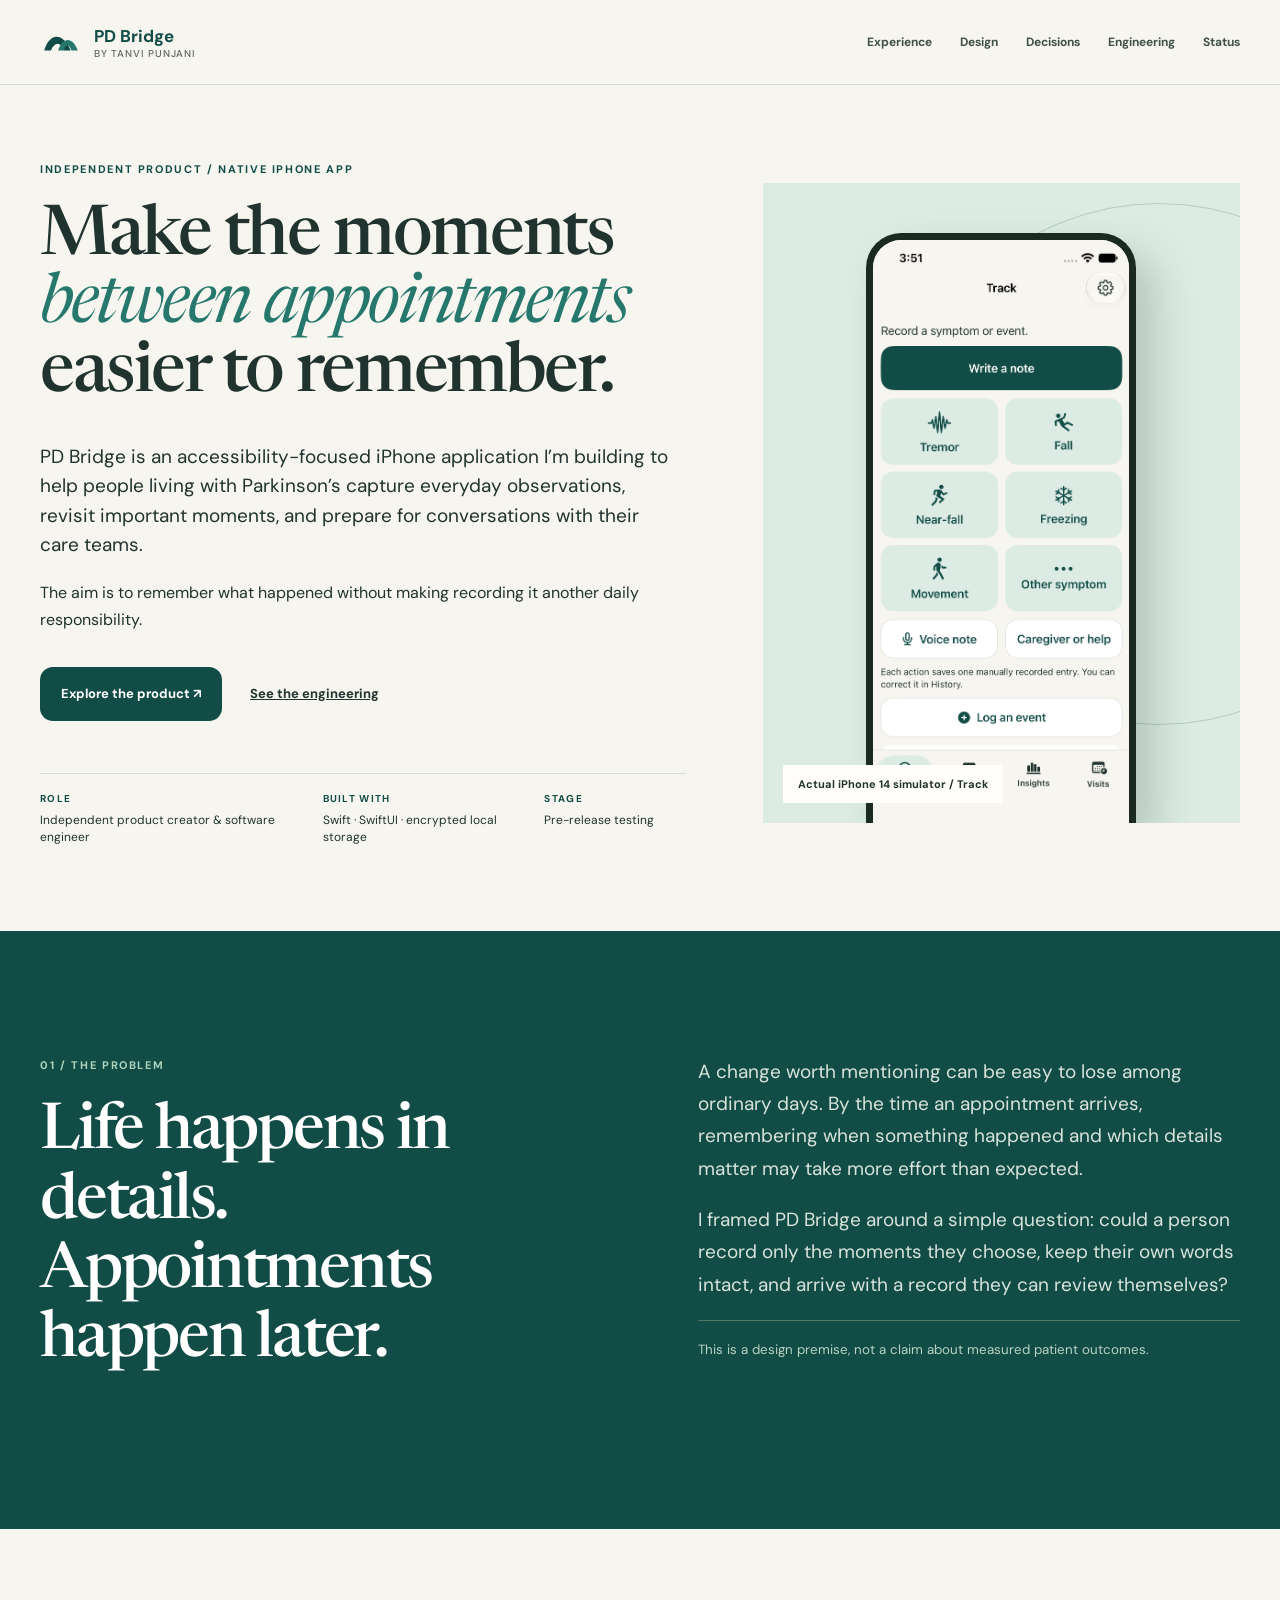
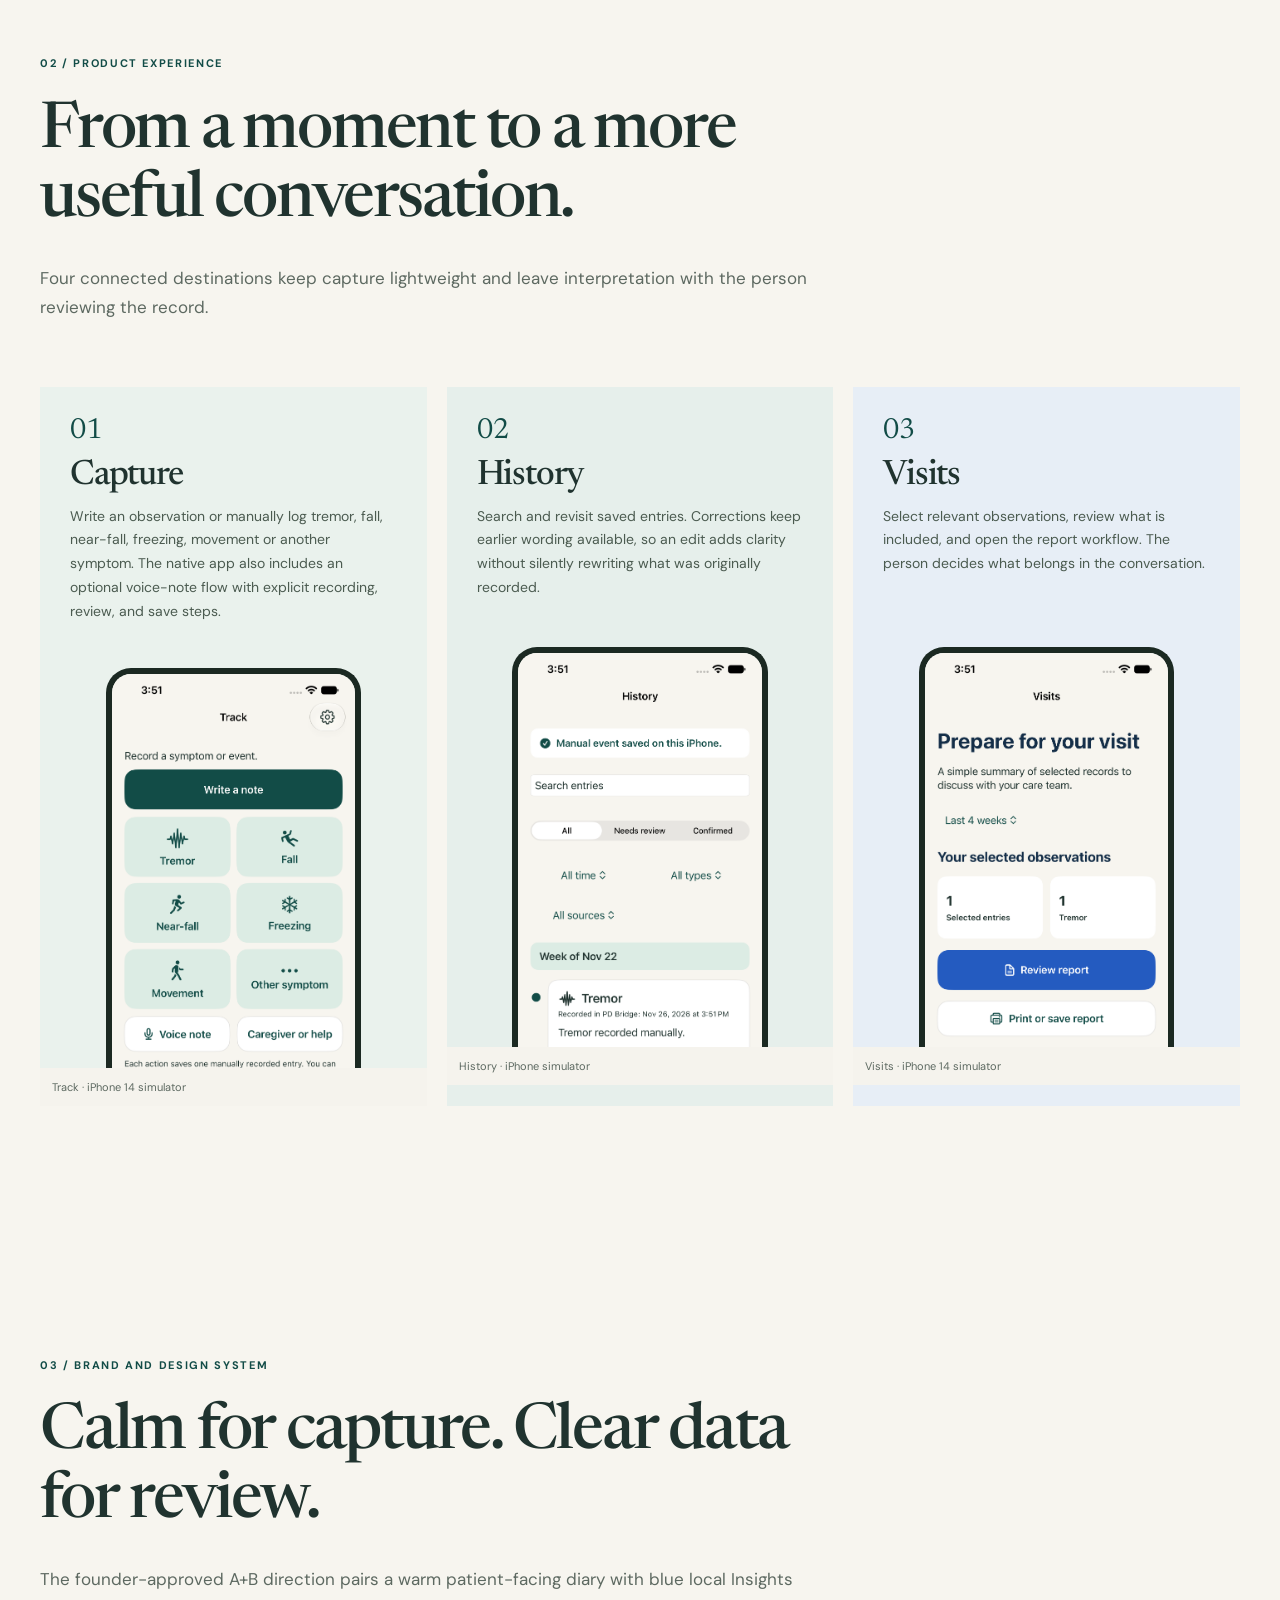
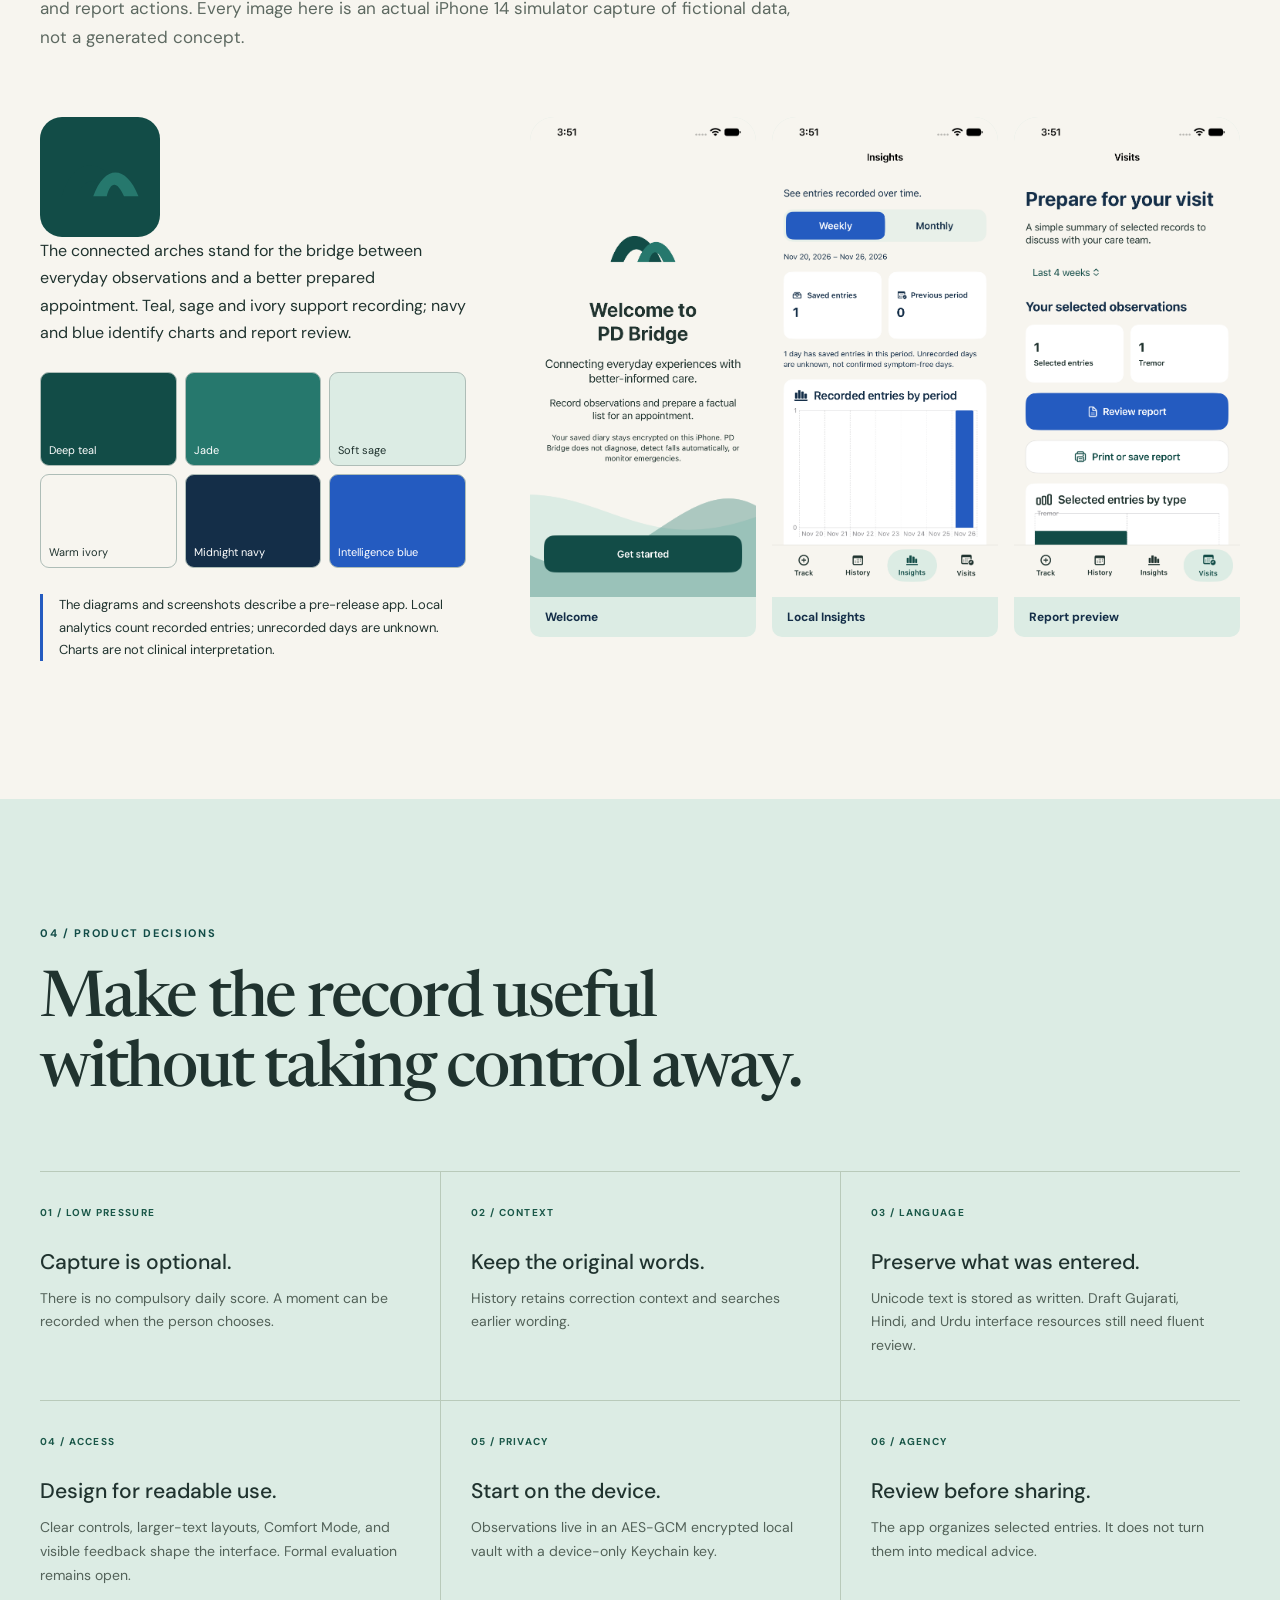
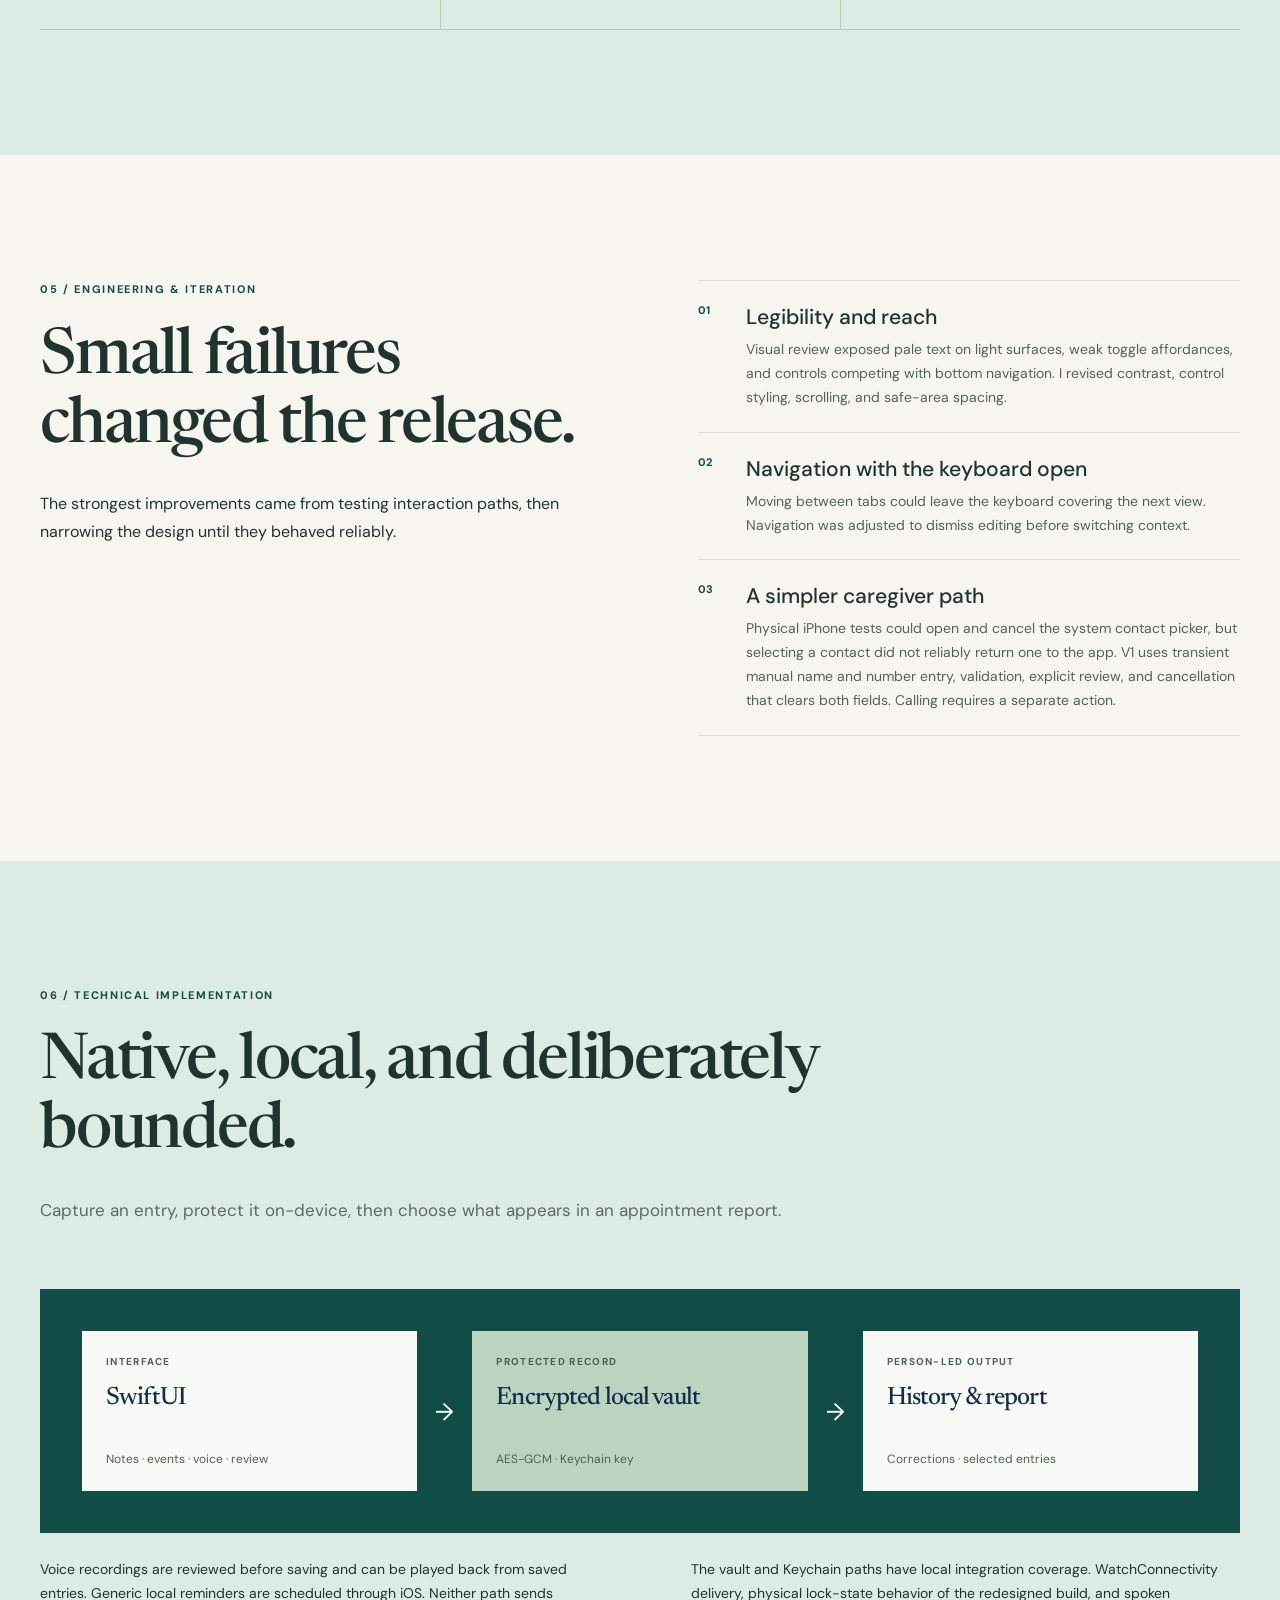
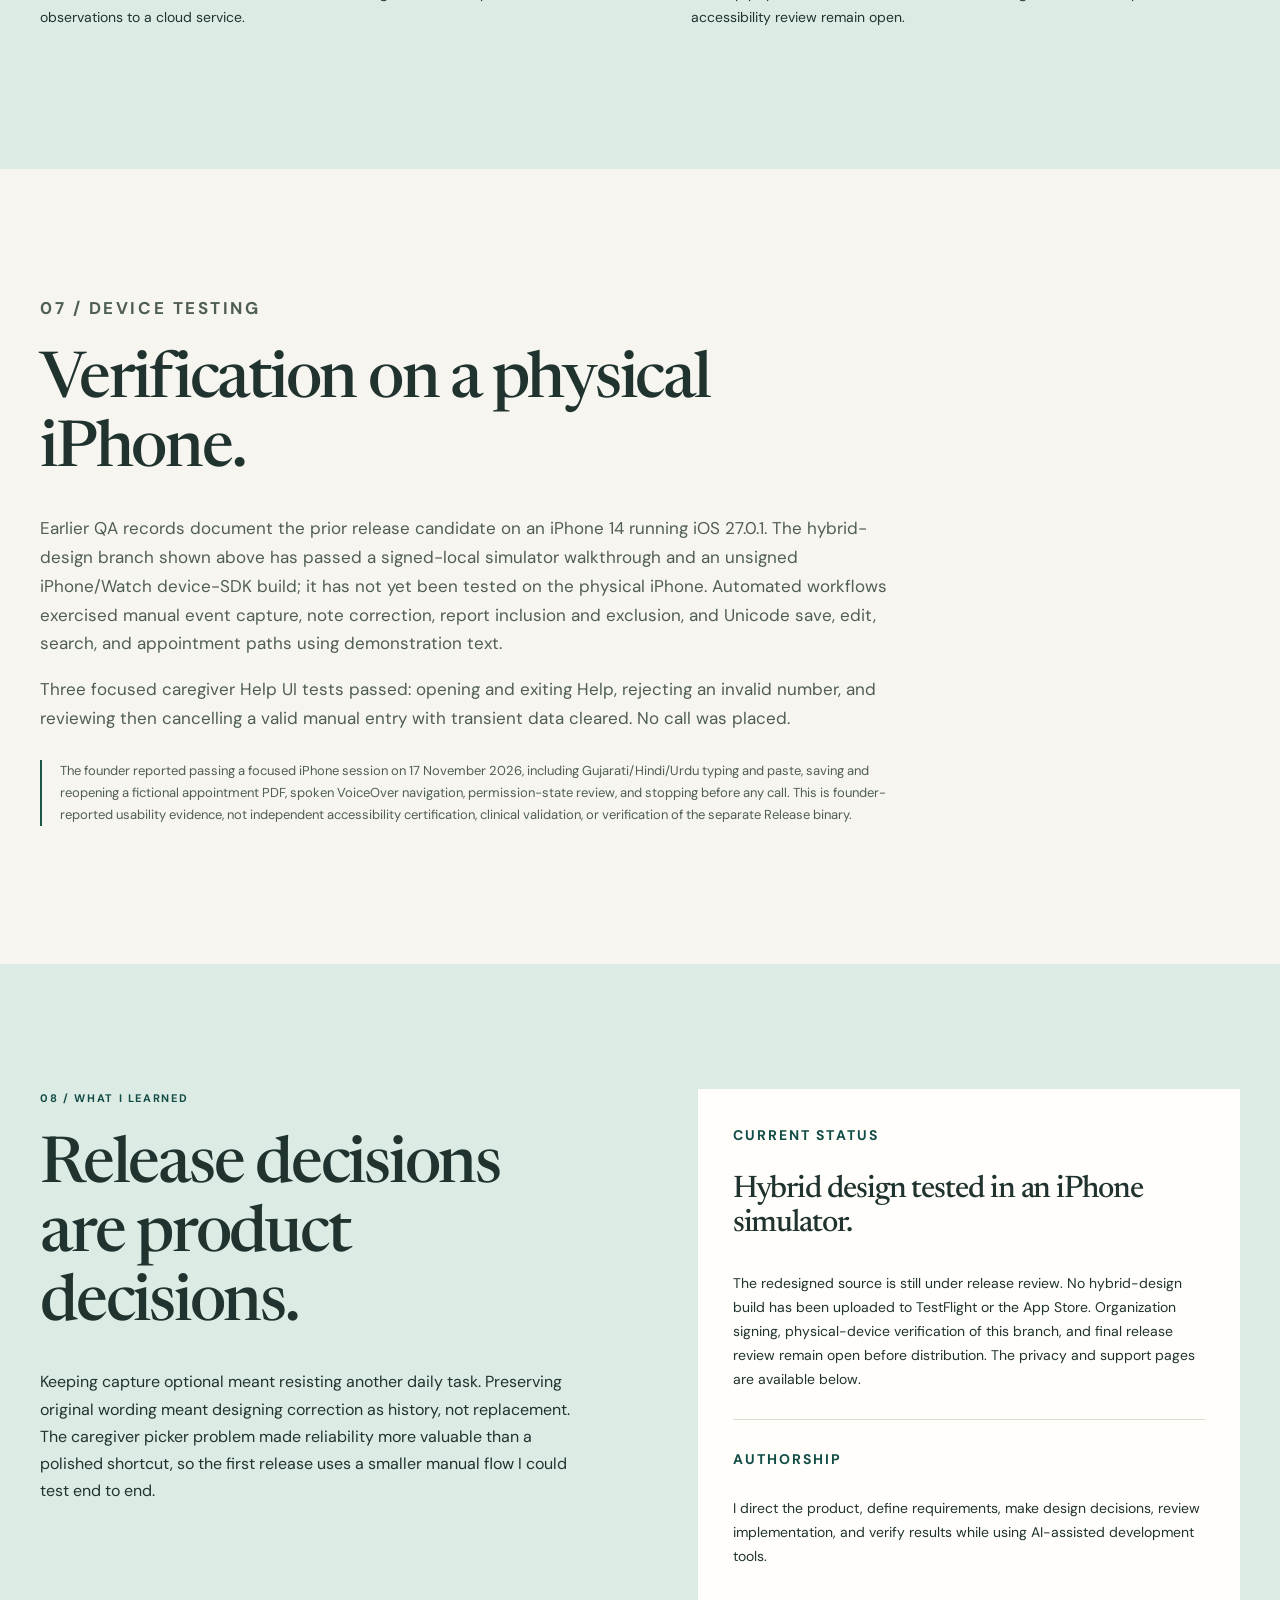
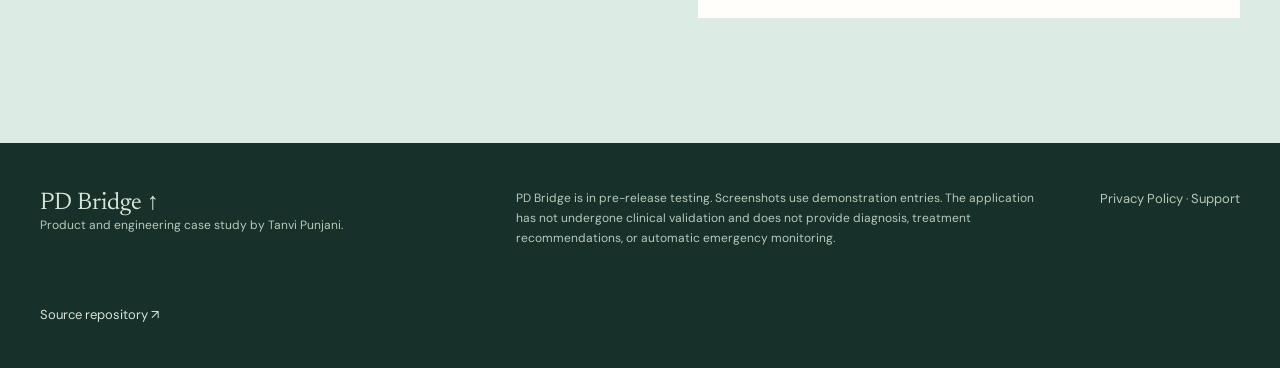
==== commit 321748b5: "Show approved native design and verified simulator screens" ====
--- a/index.html
+++ b/index.html
@@ -1,11 +1,12 @@
 <!doctype html><html lang="en"><head><meta charset="utf-8"><meta name="viewport" content="width=device-width,initial-scale=1"><meta name="theme-color" content="#f5f3ed"><meta name="description" content="PD Bridge: a native iPhone app in pre-release testing. Product and engineering case study by Tanvi Punjani."><title>PD Bridge — Product & engineering case study | Tanvi Punjani</title><link rel="stylesheet" href="styles.css"></head><body>
-<a class="skip" href="#main">Skip to content</a><header id="top"><div class="wrap nav"><a class="brand" href="#top">◉ <span>PD Bridge<small>by Tanvi Punjani</small></span></a><nav aria-label="Page sections"><a href="#experience">Experience</a><a href="#decisions">Decisions</a><a href="#engineering">Engineering</a><a href="#status">Status</a></nav></div></header><main id="main">
-<section class="wrap hero"><div><p class="kicker">Independent product / native iPhone app</p><h1>Make the moments <em>between appointments</em> easier to remember.</h1><p class="lead">PD Bridge is an accessibility-focused iPhone application I’m building to help people living with Parkinson’s capture everyday observations, revisit important moments, and prepare for conversations with their care teams.</p><p>The aim is to remember what happened without making recording it another daily responsibility.</p><p class="actions"><a class="button" href="#experience">Explore the product ↗</a><a href="#engineering">See the engineering</a></p><dl class="meta"><div><dt>Role</dt><dd>Independent product creator & software engineer</dd></div><div><dt>Built with</dt><dd>Swift · SwiftUI · encrypted local storage</dd></div><div><dt>Stage</dt><dd>Pre-release testing</dd></div></dl></div><figure class="hero-shot"><img src="assets/home.png" alt="PD Bridge native iPhone Home screen in a demonstration state, with note capture and quick-event actions" width="1170" height="2532"><figcaption>Native iPhone interface / Home</figcaption></figure></section>
+<a class="skip" href="#main">Skip to content</a><header id="top"><div class="wrap nav"><a class="brand" href="#top"><img src="assets/bridge-mark.svg" alt="" width="42" height="42"> <span>PD Bridge<small>by Tanvi Punjani</small></span></a><nav aria-label="Page sections"><a href="#experience">Experience</a><a href="#identity">Design</a><a href="#decisions">Decisions</a><a href="#engineering">Engineering</a><a href="#status">Status</a></nav></div></header><main id="main">
+<section class="wrap hero"><div><p class="kicker">Independent product / native iPhone app</p><h1>Make the moments <em>between appointments</em> easier to remember.</h1><p class="lead">PD Bridge is an accessibility-focused iPhone application I’m building to help people living with Parkinson’s capture everyday observations, revisit important moments, and prepare for conversations with their care teams.</p><p>The aim is to remember what happened without making recording it another daily responsibility.</p><p class="actions"><a class="button" href="#experience">Explore the product ↗</a><a href="#engineering">See the engineering</a></p><dl class="meta"><div><dt>Role</dt><dd>Independent product creator & software engineer</dd></div><div><dt>Built with</dt><dd>Swift · SwiftUI · encrypted local storage</dd></div><div><dt>Stage</dt><dd>Pre-release testing</dd></div></dl></div><figure class="hero-shot"><img src="assets/track-hybrid.png" alt="Actual native Track screen in an iPhone 14 simulator, showing Write a note and large manual event cards" width="1170" height="2532"><figcaption>Actual iPhone 14 simulator / Track</figcaption></figure></section>
 <section class="dark section" id="problem"><div class="wrap split"><div><p class="kicker">01 / The problem</p><h2>Life happens in details. Appointments happen later.</h2></div><div class="large"><p>A change worth mentioning can be easy to lose among ordinary days. By the time an appointment arrives, remembering when something happened and which details matter may take more effort than expected.</p><p>I framed PD Bridge around a simple question: could a person record only the moments they choose, keep their own words intact, and arrive with a record they can review themselves?</p><small>This is a design premise, not a claim about measured patient outcomes.</small></div></div></section>
-<section class="wrap section" id="experience"><div class="section-head"><p class="kicker">02 / Product experience</p><h2>From a moment to a more useful conversation.</h2><p>Three connected parts keep capture lightweight and leave interpretation with the person reviewing the record.</p></div><div class="journey"><article><div class="copy"><span>01</span><h3>Capture</h3><p>Write an observation or log a fall, near-fall, or freezing event manually. The native app also includes an optional voice-note flow with explicit recording, review, and save steps.</p></div><figure><img src="assets/home.png" alt="Native Home screen showing Write a note and manual quick-event buttons" loading="lazy" width="1170" height="2532"><figcaption>Home · iPhone simulator</figcaption></figure></article><article><div class="copy"><span>02</span><h3>History</h3><p>Search and revisit saved entries. Corrections keep earlier wording available, so an edit adds clarity without silently rewriting what was originally recorded.</p></div><figure><img src="assets/history.png" alt="Native History screen showing demonstration observations and review controls" loading="lazy" width="1170" height="2532"><figcaption>History · iPhone simulator</figcaption></figure></article><article><div class="copy"><span>03</span><h3>Appointment</h3><p>Select relevant observations, review what is included, and open the report workflow. The person decides what belongs in the conversation.</p></div><figure><img src="assets/appointment.png" alt="Native Appointment screen showing selected demonstration entries and report controls" loading="lazy" width="1170" height="2532"><figcaption>Appointment · iPhone simulator</figcaption></figure></article></div></section>
-<section class="sage section" id="decisions"><div class="wrap"><div class="section-head"><p class="kicker">03 / Product decisions</p><h2>Make the record useful without taking control away.</h2></div><div class="principles"><article><small>01 / Low pressure</small><h3>Capture is optional.</h3><p>There is no compulsory daily score. A moment can be recorded when the person chooses.</p></article><article><small>02 / Context</small><h3>Keep the original words.</h3><p>History retains correction context and searches earlier wording.</p></article><article><small>03 / Language</small><h3>Preserve what was entered.</h3><p>Unicode text is stored as written. Draft Gujarati, Hindi, and Urdu interface resources still need fluent review.</p></article><article><small>04 / Access</small><h3>Design for readable use.</h3><p>Clear controls, larger-text layouts, Comfort Mode, and visible feedback shape the interface. Formal evaluation remains open.</p></article><article><small>05 / Privacy</small><h3>Start on the device.</h3><p>Observations live in an AES-GCM encrypted local vault with a device-only Keychain key.</p></article><article><small>06 / Agency</small><h3>Review before sharing.</h3><p>The app organizes selected entries. It does not turn them into medical advice.</p></article></div></div></section>
-<section class="wrap section"><div class="split"><div><p class="kicker">04 / Engineering & iteration</p><h2>Small failures changed the release.</h2><p>The strongest improvements came from testing interaction paths, then narrowing the design until they behaved reliably.</p></div><div class="issues"><article><span>01</span><div><h3>Legibility and reach</h3><p>Visual review exposed pale text on light surfaces, weak toggle affordances, and controls competing with bottom navigation. I revised contrast, control styling, scrolling, and safe-area spacing.</p></div></article><article><span>02</span><div><h3>Navigation with the keyboard open</h3><p>Moving between tabs could leave the keyboard covering the next view. Navigation was adjusted to dismiss editing before switching context.</p></div></article><article><span>03</span><div><h3>A simpler caregiver path</h3><p>Physical iPhone tests could open and cancel the system contact picker, but selecting a contact did not reliably return one to the app. V1 uses transient manual name and number entry, validation, explicit review, and cancellation that clears both fields. Calling requires a separate action.</p></div></article></div></div></section>
-<section class="sage section" id="engineering"><div class="wrap"><div class="section-head"><p class="kicker">05 / Technical implementation</p><h2>Native, local, and deliberately bounded.</h2><p>Capture an entry, protect it on-device, then choose what appears in an appointment report.</p></div><div class="diagram" role="img" aria-label="SwiftUI capture and review flows write to an AES-GCM encrypted local vault protected by a device-only Keychain key. History and appointment report read selected entries from the vault."><div><small>Interface</small><strong>SwiftUI</strong><span>Notes · events · voice · review</span></div><b aria-hidden="true">→</b><div><small>Protected record</small><strong>Encrypted local vault</strong><span>AES-GCM · Keychain key</span></div><b aria-hidden="true">→</b><div><small>Person-led output</small><strong>History & report</strong><span>Corrections · selected entries</span></div></div><div class="arch-notes"><p>Voice recordings are reviewed before saving and can be played back from saved entries. Generic local reminders are scheduled through iOS. Neither path sends observations to a cloud service.</p><p>The vault and Keychain paths have local integration coverage. Physical lock-state and broader release checks remain open.</p></div></div></section>
-<section class="wrap section evidence"><div><p class="kicker">06 / Device testing</p><h2>Verification on a physical iPhone.</h2><p>Recent QA records document the app on an iPhone 14 running iOS 27.0.1. Automated workflows exercised manual event capture, note correction, report inclusion and exclusion, and Unicode save, edit, search, and appointment paths using demonstration text.</p><p>Three focused caregiver Help UI tests passed: opening and exiting Help, rejecting an invalid number, and reviewing then cancelling a valid manual entry with transient data cleared. No call was placed.</p><p class="caveat">The founder reported passing a focused iPhone session on 17 November 2026, including Gujarati/Hindi/Urdu typing and paste, saving and reopening a fictional appointment PDF, spoken VoiceOver navigation, permission-state review, and stopping before any call. This is founder-reported usability evidence, not independent accessibility certification, clinical validation, or verification of the separate Release binary.</p></div></section>
-<section class="sage section" id="status"><div class="wrap split"><div><p class="kicker">07 / What I learned</p><h2>Release decisions are product decisions.</h2><p>Keeping capture optional meant resisting another daily task. Preserving original wording meant designing correction as history, not replacement. The caregiver picker problem made reliability more valuable than a polished shortcut, so the first release uses a smaller manual flow I could test end to end.</p></div><aside><p class="kicker">Current status</p><h3>V1 release materials prepared.</h3><p>No build has been uploaded. Organization signing, final signed-build review, and App Store preparation remain open before distribution. The privacy and support pages are available below.</p><hr><p class="kicker">Authorship</p><p>I direct the product, define requirements, make design decisions, review implementation, and verify results while using AI-assisted development tools.</p></aside></div></section></main>
+<section class="wrap section" id="experience"><div class="section-head"><p class="kicker">02 / Product experience</p><h2>From a moment to a more useful conversation.</h2><p>Four connected destinations keep capture lightweight and leave interpretation with the person reviewing the record.</p></div><div class="journey"><article><div class="copy"><span>01</span><h3>Capture</h3><p>Write an observation or manually log tremor, fall, near-fall, freezing, movement or another symptom. The native app also includes an optional voice-note flow with explicit recording, review, and save steps.</p></div><figure><img src="assets/track-hybrid.png" alt="Actual native Track screen with Write a note and six large manual event cards" loading="lazy" width="1170" height="2532"><figcaption>Track · iPhone 14 simulator</figcaption></figure></article><article><div class="copy"><span>02</span><h3>History</h3><p>Search and revisit saved entries. Corrections keep earlier wording available, so an edit adds clarity without silently rewriting what was originally recorded.</p></div><figure><img src="assets/history-hybrid.png" alt="Native History screen showing demonstration observations and review controls" loading="lazy" width="1170" height="2532"><figcaption>History · iPhone simulator</figcaption></figure></article><article><div class="copy"><span>03</span><h3>Visits</h3><p>Select relevant observations, review what is included, and open the report workflow. The person decides what belongs in the conversation.</p></div><figure><img src="assets/visits-hybrid.png" alt="Actual native Visits screen showing a fictional selected tremor and report review control" loading="lazy" width="1170" height="2532"><figcaption>Visits · iPhone 14 simulator</figcaption></figure></article></div></section>
+<section class="wrap section identity" id="identity"><div class="section-head"><p class="kicker">03 / Brand and design system</p><h2>Calm for capture. Clear data for review.</h2><p>The founder-approved A+B direction pairs a warm patient-facing diary with blue local Insights and report actions. Every image here is an actual iPhone 14 simulator capture of fictional data, not a generated concept.</p></div><div class="identity-grid"><div class="identity-copy"><img class="identity-mark" src="assets/bridge-mark.svg" alt="PD Bridge double-arch mark" width="120" height="120"><p>The connected arches stand for the bridge between everyday observations and a better prepared appointment. Teal, sage and ivory support recording; navy and blue identify charts and report review.</p><div class="swatches" aria-label="Approved palette"><span style="--swatch:#124C47">Deep teal</span><span style="--swatch:#26786D">Jade</span><span style="--swatch:#DCECE4">Soft sage</span><span style="--swatch:#F7F5EF">Warm ivory</span><span style="--swatch:#142E48">Midnight navy</span><span style="--swatch:#245BC0">Intelligence blue</span></div><p class="caveat">The diagrams and screenshots describe a pre-release app. Local analytics count recorded entries; unrecorded days are unknown. Charts are not clinical interpretation.</p></div><div class="identity-captures"><figure><img src="assets/welcome-hybrid.png" alt="Actual native welcome screen with the double-arch mark and layered landscape" loading="lazy" width="1170" height="2532"><figcaption>Welcome</figcaption></figure><figure><img src="assets/insights-hybrid.png" alt="Actual weekly Insights screen showing one fictional recorded entry and a blue chart" loading="lazy" width="1170" height="2532"><figcaption>Local Insights</figcaption></figure><figure><img src="assets/report-hybrid.png" alt="Actual native report preview containing a fictional tremor entry" loading="lazy" width="1170" height="2532"><figcaption>Report preview</figcaption></figure></div></div></section>
+<section class="sage section" id="decisions"><div class="wrap"><div class="section-head"><p class="kicker">04 / Product decisions</p><h2>Make the record useful without taking control away.</h2></div><div class="principles"><article><small>01 / Low pressure</small><h3>Capture is optional.</h3><p>There is no compulsory daily score. A moment can be recorded when the person chooses.</p></article><article><small>02 / Context</small><h3>Keep the original words.</h3><p>History retains correction context and searches earlier wording.</p></article><article><small>03 / Language</small><h3>Preserve what was entered.</h3><p>Unicode text is stored as written. Draft Gujarati, Hindi, and Urdu interface resources still need fluent review.</p></article><article><small>04 / Access</small><h3>Design for readable use.</h3><p>Clear controls, larger-text layouts, Comfort Mode, and visible feedback shape the interface. Formal evaluation remains open.</p></article><article><small>05 / Privacy</small><h3>Start on the device.</h3><p>Observations live in an AES-GCM encrypted local vault with a device-only Keychain key.</p></article><article><small>06 / Agency</small><h3>Review before sharing.</h3><p>The app organizes selected entries. It does not turn them into medical advice.</p></article></div></div></section>
+<section class="wrap section"><div class="split"><div><p class="kicker">05 / Engineering & iteration</p><h2>Small failures changed the release.</h2><p>The strongest improvements came from testing interaction paths, then narrowing the design until they behaved reliably.</p></div><div class="issues"><article><span>01</span><div><h3>Legibility and reach</h3><p>Visual review exposed pale text on light surfaces, weak toggle affordances, and controls competing with bottom navigation. I revised contrast, control styling, scrolling, and safe-area spacing.</p></div></article><article><span>02</span><div><h3>Navigation with the keyboard open</h3><p>Moving between tabs could leave the keyboard covering the next view. Navigation was adjusted to dismiss editing before switching context.</p></div></article><article><span>03</span><div><h3>A simpler caregiver path</h3><p>Physical iPhone tests could open and cancel the system contact picker, but selecting a contact did not reliably return one to the app. V1 uses transient manual name and number entry, validation, explicit review, and cancellation that clears both fields. Calling requires a separate action.</p></div></article></div></div></section>
+<section class="sage section" id="engineering"><div class="wrap"><div class="section-head"><p class="kicker">06 / Technical implementation</p><h2>Native, local, and deliberately bounded.</h2><p>Capture an entry, protect it on-device, then choose what appears in an appointment report.</p></div><div class="diagram" role="img" aria-label="SwiftUI capture and review flows write to an AES-GCM encrypted local vault protected by a device-only Keychain key. History and appointment report read selected entries from the vault."><div><small>Interface</small><strong>SwiftUI</strong><span>Notes · events · voice · review</span></div><b aria-hidden="true">→</b><div><small>Protected record</small><strong>Encrypted local vault</strong><span>AES-GCM · Keychain key</span></div><b aria-hidden="true">→</b><div><small>Person-led output</small><strong>History & report</strong><span>Corrections · selected entries</span></div></div><div class="arch-notes"><p>Voice recordings are reviewed before saving and can be played back from saved entries. Generic local reminders are scheduled through iOS. Neither path sends observations to a cloud service.</p><p>The vault and Keychain paths have local integration coverage. WatchConnectivity delivery, physical lock-state behavior of the redesigned build, and spoken accessibility review remain open.</p></div></div></section>
+<section class="wrap section evidence"><div><p class="kicker">07 / Device testing</p><h2>Verification on a physical iPhone.</h2><p>Earlier QA records document the prior release candidate on an iPhone 14 running iOS 27.0.1. The hybrid-design branch shown above has passed a signed-local simulator walkthrough and an unsigned iPhone/Watch device-SDK build; it has not yet been tested on the physical iPhone. Automated workflows exercised manual event capture, note correction, report inclusion and exclusion, and Unicode save, edit, search, and appointment paths using demonstration text.</p><p>Three focused caregiver Help UI tests passed: opening and exiting Help, rejecting an invalid number, and reviewing then cancelling a valid manual entry with transient data cleared. No call was placed.</p><p class="caveat">The founder reported passing a focused iPhone session on 17 November 2026, including Gujarati/Hindi/Urdu typing and paste, saving and reopening a fictional appointment PDF, spoken VoiceOver navigation, permission-state review, and stopping before any call. This is founder-reported usability evidence, not independent accessibility certification, clinical validation, or verification of the separate Release binary.</p></div></section>
+<section class="sage section" id="status"><div class="wrap split"><div><p class="kicker">08 / What I learned</p><h2>Release decisions are product decisions.</h2><p>Keeping capture optional meant resisting another daily task. Preserving original wording meant designing correction as history, not replacement. The caregiver picker problem made reliability more valuable than a polished shortcut, so the first release uses a smaller manual flow I could test end to end.</p></div><aside><p class="kicker">Current status</p><h3>Hybrid design tested in an iPhone simulator.</h3><p>The redesigned source is still under release review. No hybrid-design build has been uploaded to TestFlight or the App Store. Organization signing, physical-device verification of this branch, and final release review remain open before distribution. The privacy and support pages are available below.</p><hr><p class="kicker">Authorship</p><p>I direct the product, define requirements, make design decisions, review implementation, and verify results while using AI-assisted development tools.</p></aside></div></section></main>
 <footer><div class="wrap footer"><div><a href="#top">PD Bridge ↑</a><p>Product and engineering case study by Tanvi Punjani.</p></div><p>PD Bridge is in pre-release testing. Screenshots use demonstration entries. The application has not undergone clinical validation and does not provide diagnosis, treatment recommendations, or automatic emergency monitoring.</p><p><a href="privacy.html">Privacy Policy</a> · <a href="support.html">Support</a></p><a href="https://github.com/tanupunjani/pd-bridge-case-study">Source repository ↗</a></div></footer></body></html>
--- a/styles.css
+++ b/styles.css
@@ -7,3 +7,9 @@
 @media(min-width:761px) and (max-width:1050px){.hero{grid-template-columns:1fr}.hero h1{max-width:780px}.hero-shot{max-width:650px;width:100%;justify-self:center}.hero-shot img{width:250px;height:510px}}
 
 .evidence{display:block}.evidence>div{max-width:850px}
+/* Founder-approved A+B native identity, 26 November 2026 */
+:root{color:#20332f;background:#f7f5ef}.brand{color:#124c47}.brand img{border-radius:10px}.kicker,.meta dt,.journey .copy span,.issues span{color:#124c47}.hero h1 em{color:#26786d}.button{background:#124c47;border-radius:13px}.button:hover{background:#26786d}.hero-shot{background:#dcece4}.dark,.diagram{background:#124c47}.sage{background:#dcece4}.journey article{background:#eaf2ed}.journey article:nth-child(2){background:#e6efeb}.journey article:nth-child(3){background:#e7eef6}.identity-grid{display:grid;grid-template-columns:minmax(250px,.75fr) minmax(0,1.25fr);gap:5vw;align-items:start}.identity-mark{background:#124c47;border-radius:22px;padding:12px}.identity-copy p{font-size:16px}.identity-captures{display:grid;grid-template-columns:repeat(3,minmax(0,1fr));gap:16px}.identity-captures figure{margin:0;background:#dcece4;border-radius:24px 24px 10px 10px;overflow:hidden}.identity-captures img{width:100%;height:480px;object-fit:cover;object-position:top}.identity-captures figcaption{padding:12px 15px;font-size:12px;font-weight:700;color:#142e48}.swatches{display:grid;grid-template-columns:repeat(3,minmax(0,1fr));gap:8px;margin:26px 0}.swatches span{font-size:11px;line-height:1.3;padding:70px 8px 8px;background:var(--swatch);border:1px solid #aebdb7;border-radius:9px;color:#20332f}.swatches span:nth-child(1),.swatches span:nth-child(2),.swatches span:nth-child(5),.swatches span:nth-child(6){color:white}.identity .caveat{border-left:3px solid #245bc0;padding-left:16px;font-size:13px}.diagram strong{color:#142e48}
+@media(max-width:900px){.identity-grid{grid-template-columns:1fr}.identity-captures img{height:430px}}
+@media(max-width:620px){.identity-captures{gap:7px}.identity-captures img{height:280px}.identity-captures figcaption{font-size:10px}.swatches{grid-template-columns:repeat(2,1fr)}}
+.hero h1{font-size:clamp(3.7rem,5.4vw,6.2rem)}
+@media(max-width:760px){.hero h1{font-size:clamp(3.2rem,10.5vw,4.7rem)}}
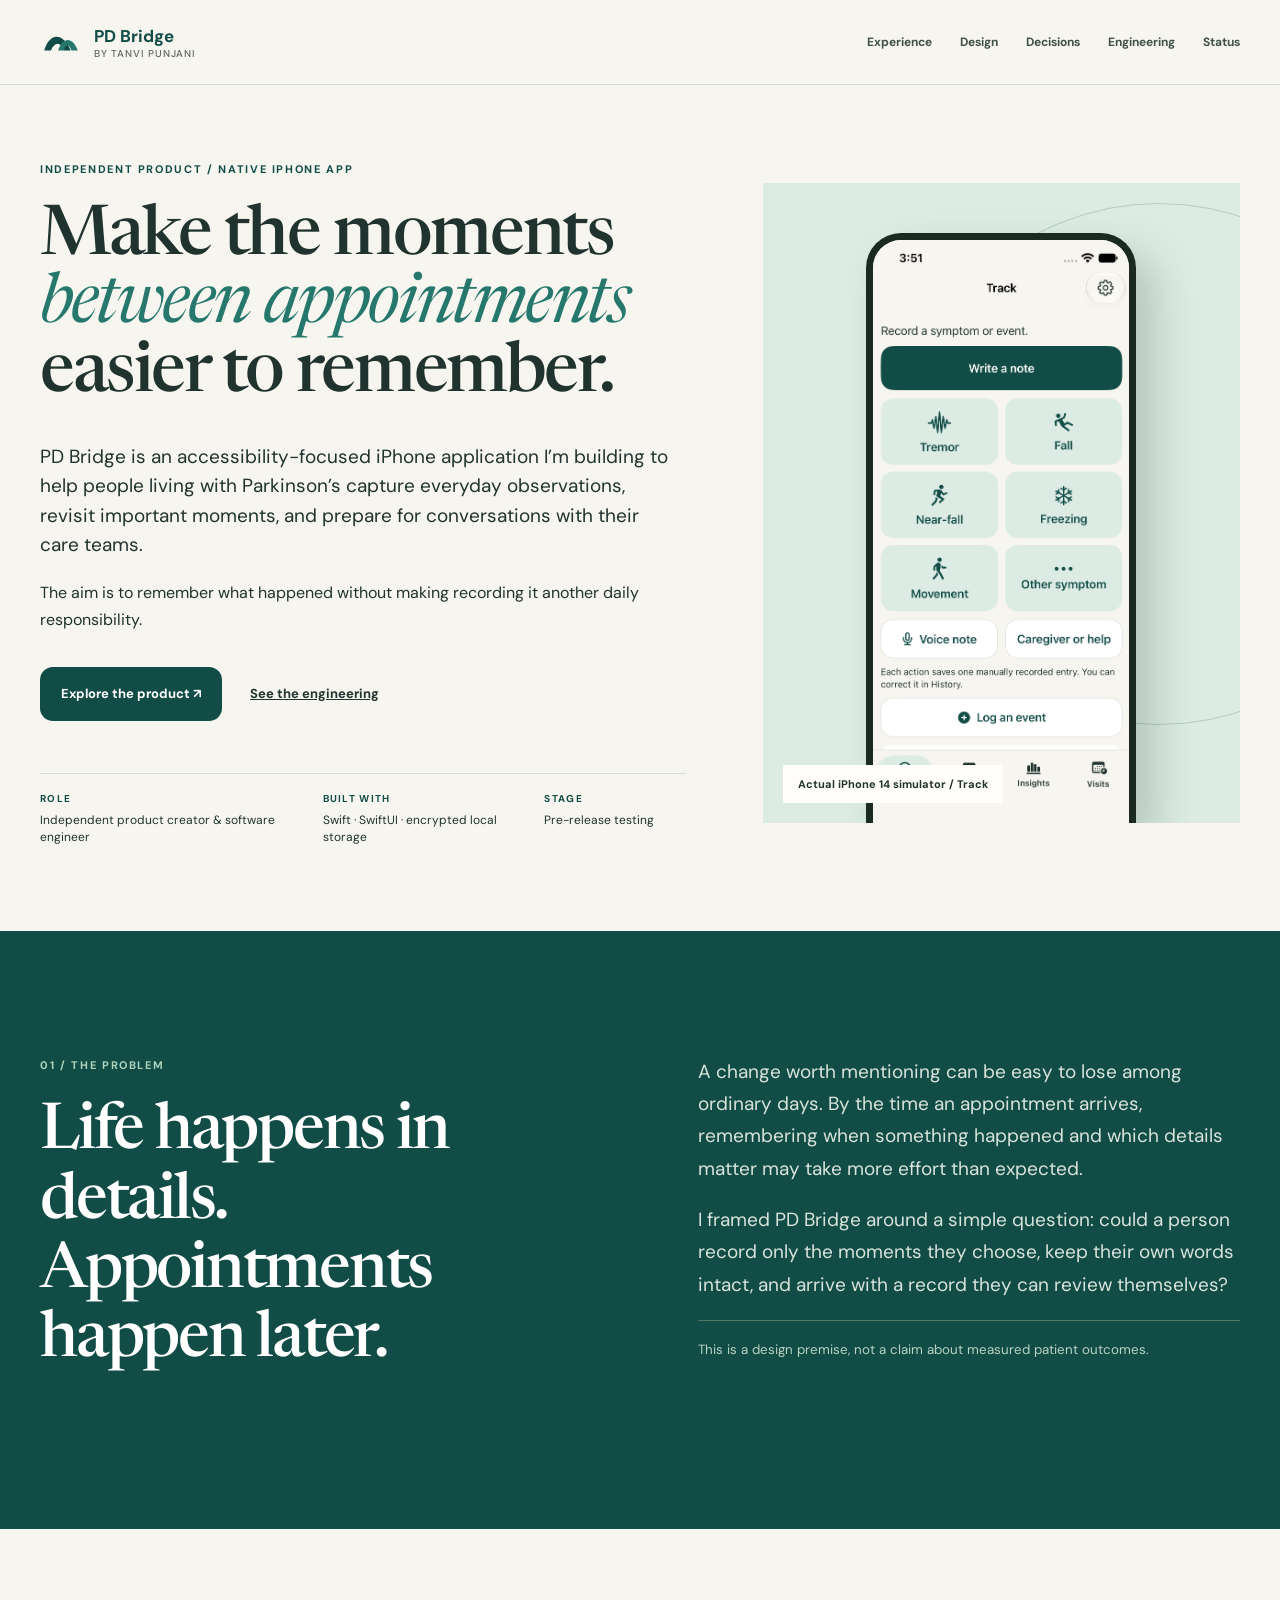
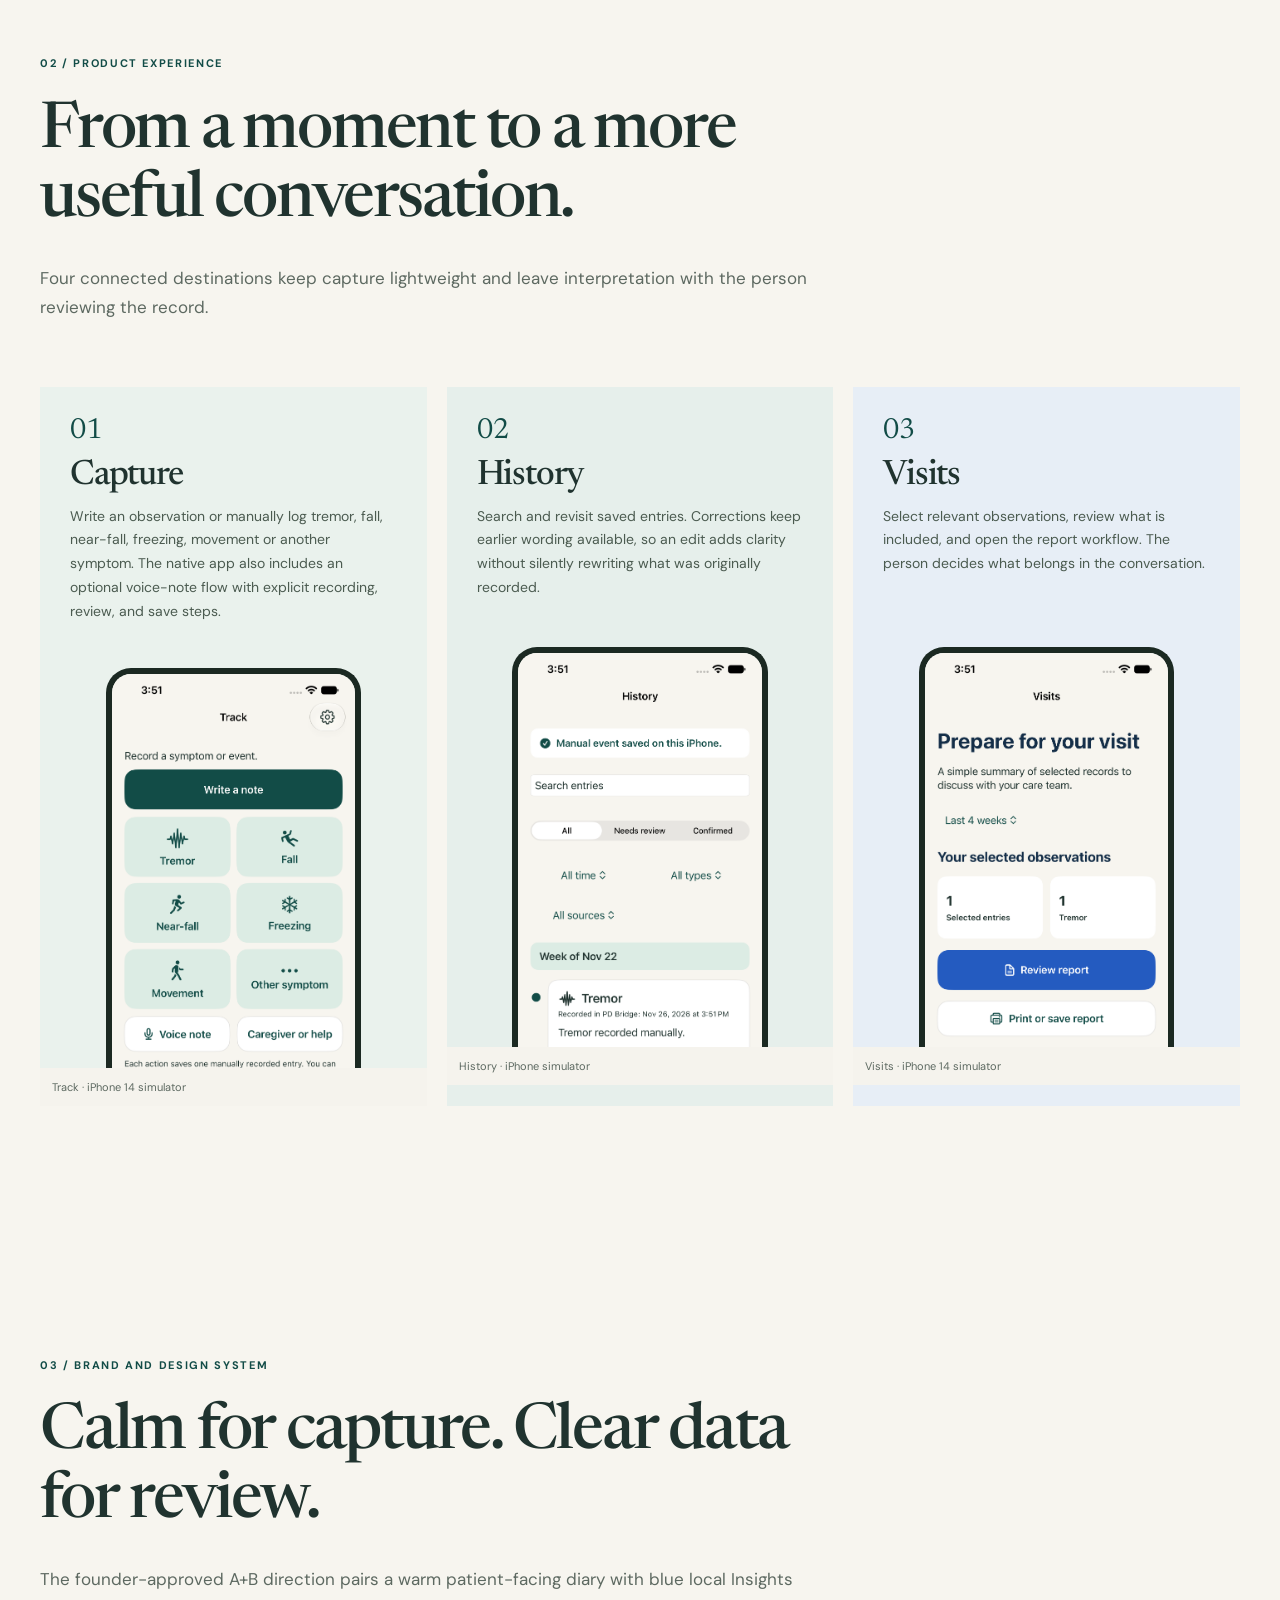
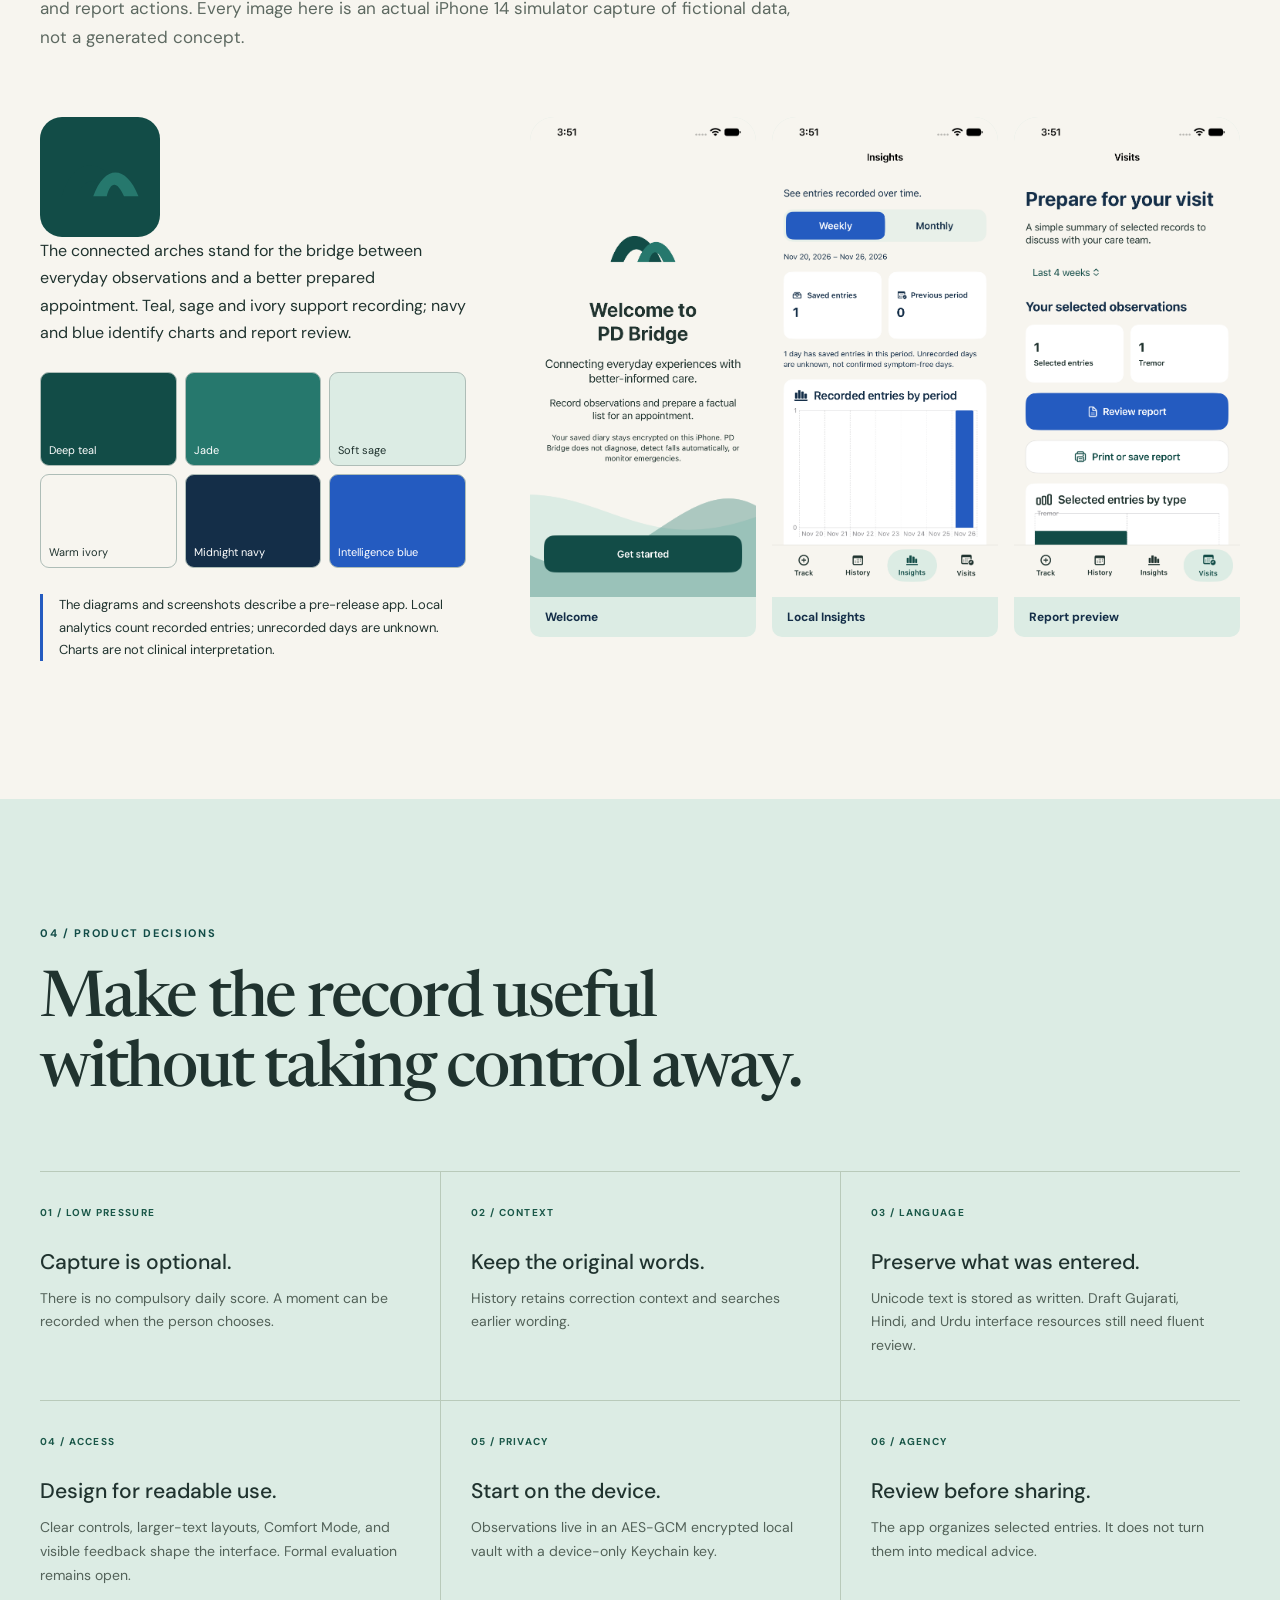
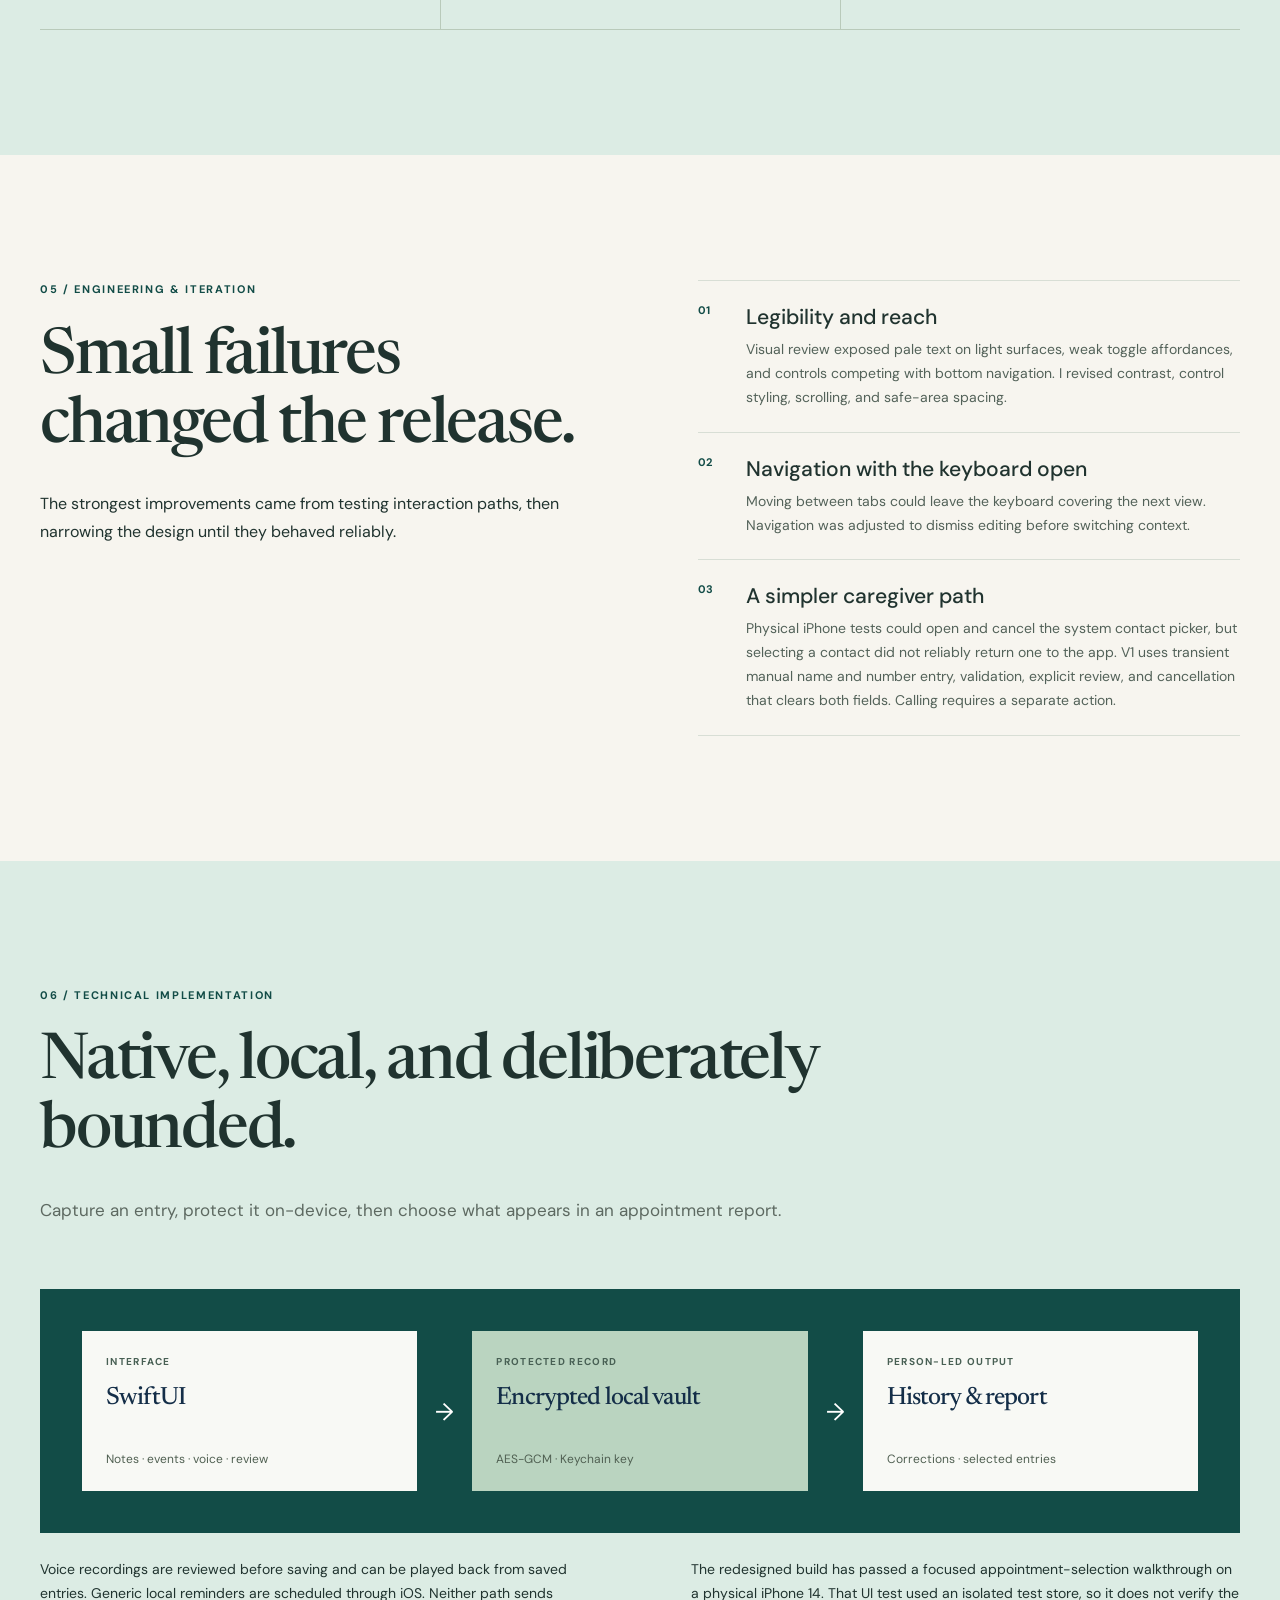
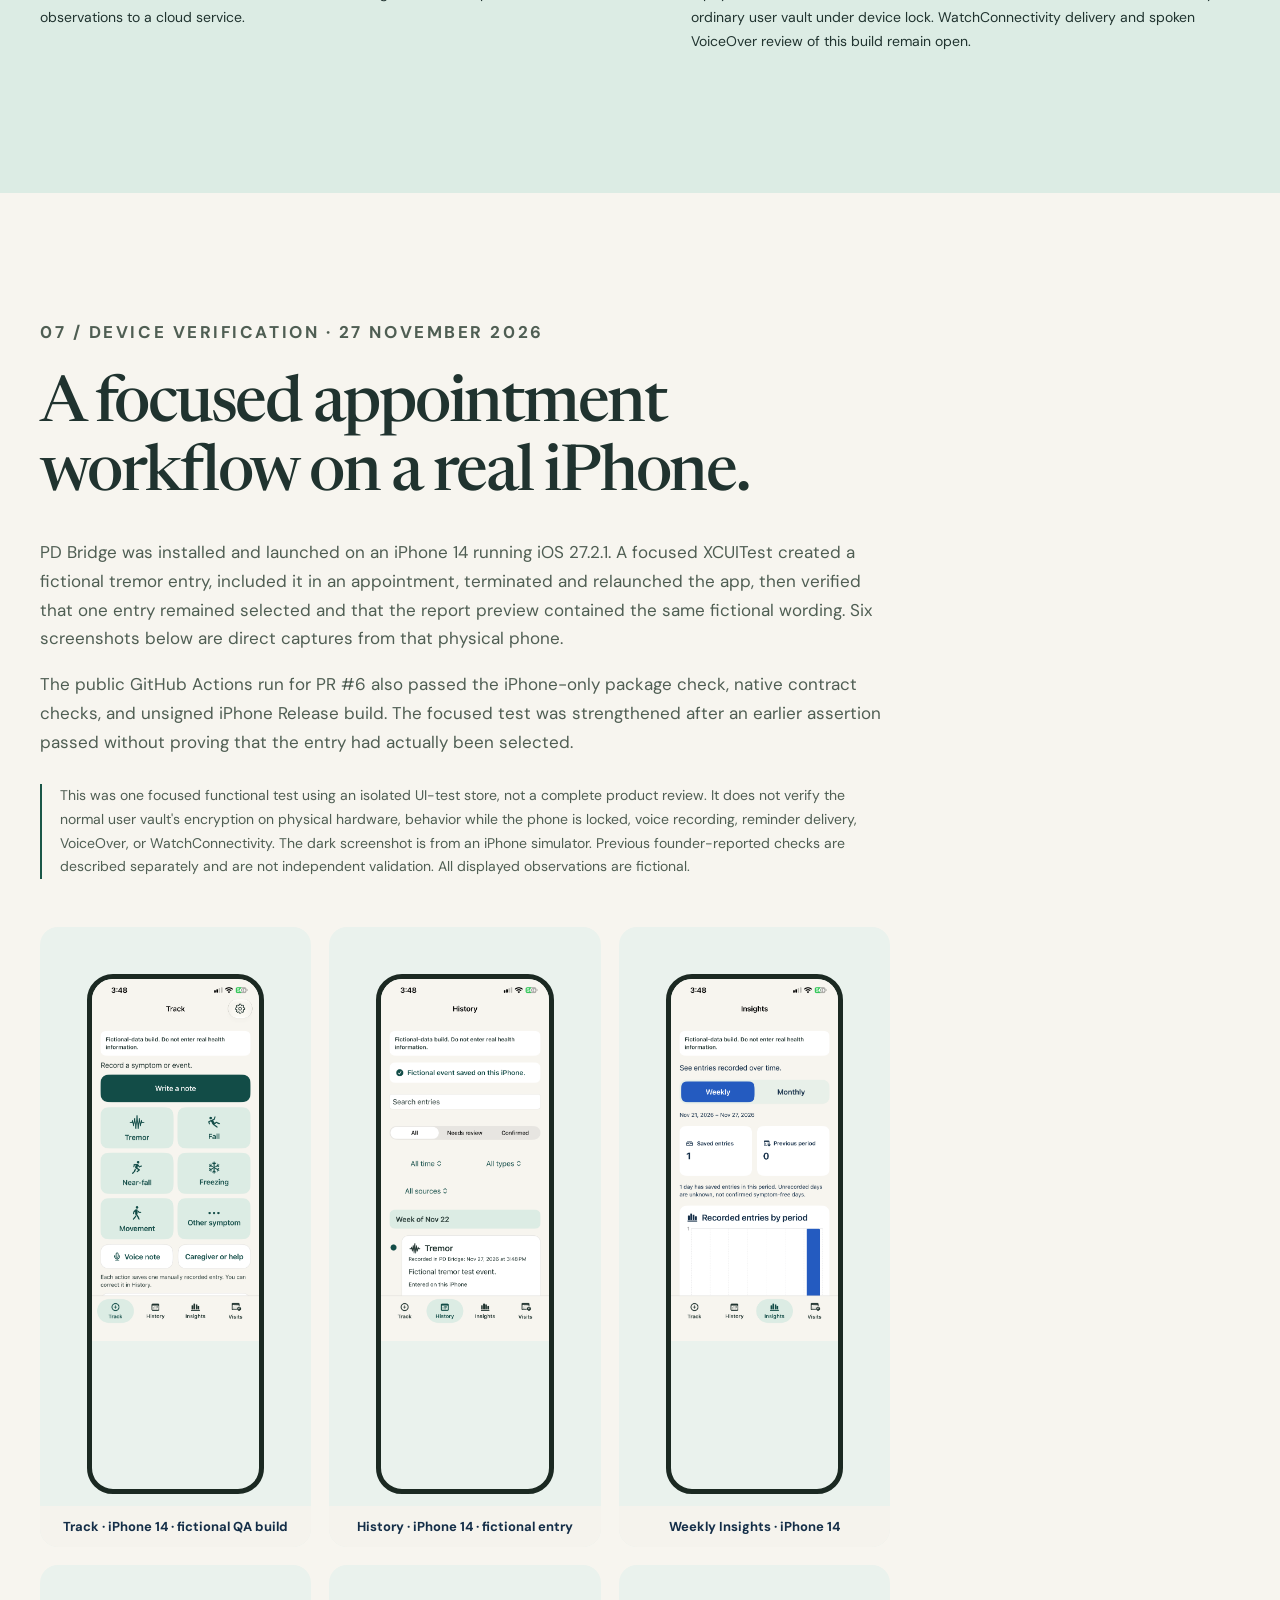
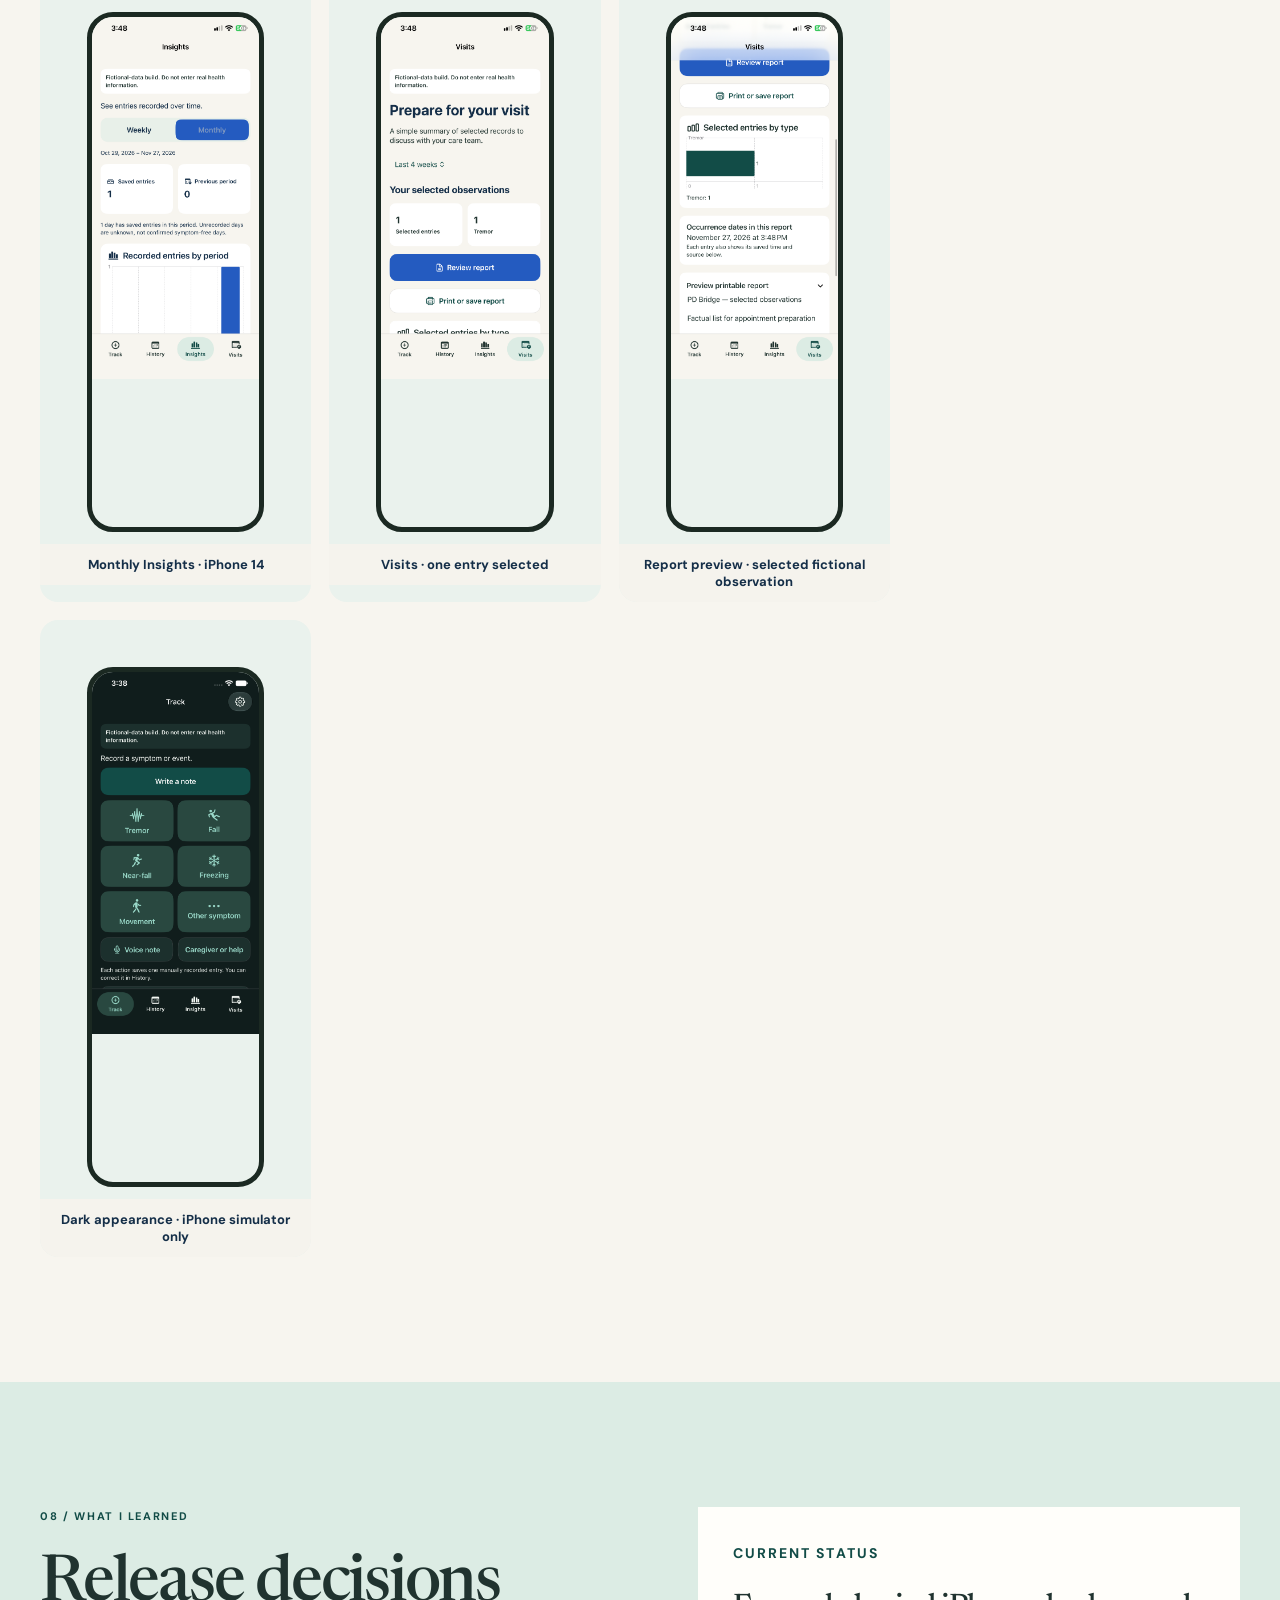
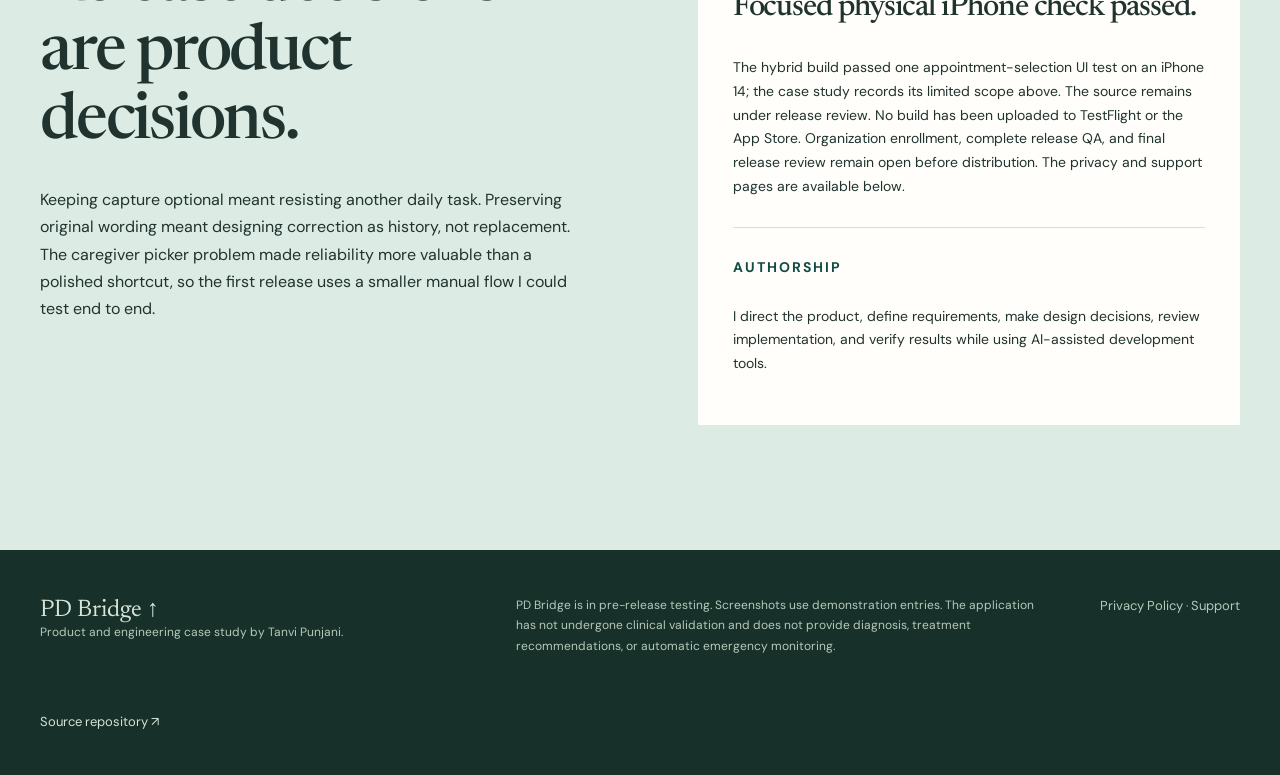
==== commit 62dcaeb4: "Publish focused physical iPhone QA evidence" ====
--- a/index.html
+++ b/index.html
@@ -6,7 +6,15 @@
 <section class="wrap section identity" id="identity"><div class="section-head"><p class="kicker">03 / Brand and design system</p><h2>Calm for capture. Clear data for review.</h2><p>The founder-approved A+B direction pairs a warm patient-facing diary with blue local Insights and report actions. Every image here is an actual iPhone 14 simulator capture of fictional data, not a generated concept.</p></div><div class="identity-grid"><div class="identity-copy"><img class="identity-mark" src="assets/bridge-mark.svg" alt="PD Bridge double-arch mark" width="120" height="120"><p>The connected arches stand for the bridge between everyday observations and a better prepared appointment. Teal, sage and ivory support recording; navy and blue identify charts and report review.</p><div class="swatches" aria-label="Approved palette"><span style="--swatch:#124C47">Deep teal</span><span style="--swatch:#26786D">Jade</span><span style="--swatch:#DCECE4">Soft sage</span><span style="--swatch:#F7F5EF">Warm ivory</span><span style="--swatch:#142E48">Midnight navy</span><span style="--swatch:#245BC0">Intelligence blue</span></div><p class="caveat">The diagrams and screenshots describe a pre-release app. Local analytics count recorded entries; unrecorded days are unknown. Charts are not clinical interpretation.</p></div><div class="identity-captures"><figure><img src="assets/welcome-hybrid.png" alt="Actual native welcome screen with the double-arch mark and layered landscape" loading="lazy" width="1170" height="2532"><figcaption>Welcome</figcaption></figure><figure><img src="assets/insights-hybrid.png" alt="Actual weekly Insights screen showing one fictional recorded entry and a blue chart" loading="lazy" width="1170" height="2532"><figcaption>Local Insights</figcaption></figure><figure><img src="assets/report-hybrid.png" alt="Actual native report preview containing a fictional tremor entry" loading="lazy" width="1170" height="2532"><figcaption>Report preview</figcaption></figure></div></div></section>
 <section class="sage section" id="decisions"><div class="wrap"><div class="section-head"><p class="kicker">04 / Product decisions</p><h2>Make the record useful without taking control away.</h2></div><div class="principles"><article><small>01 / Low pressure</small><h3>Capture is optional.</h3><p>There is no compulsory daily score. A moment can be recorded when the person chooses.</p></article><article><small>02 / Context</small><h3>Keep the original words.</h3><p>History retains correction context and searches earlier wording.</p></article><article><small>03 / Language</small><h3>Preserve what was entered.</h3><p>Unicode text is stored as written. Draft Gujarati, Hindi, and Urdu interface resources still need fluent review.</p></article><article><small>04 / Access</small><h3>Design for readable use.</h3><p>Clear controls, larger-text layouts, Comfort Mode, and visible feedback shape the interface. Formal evaluation remains open.</p></article><article><small>05 / Privacy</small><h3>Start on the device.</h3><p>Observations live in an AES-GCM encrypted local vault with a device-only Keychain key.</p></article><article><small>06 / Agency</small><h3>Review before sharing.</h3><p>The app organizes selected entries. It does not turn them into medical advice.</p></article></div></div></section>
 <section class="wrap section"><div class="split"><div><p class="kicker">05 / Engineering & iteration</p><h2>Small failures changed the release.</h2><p>The strongest improvements came from testing interaction paths, then narrowing the design until they behaved reliably.</p></div><div class="issues"><article><span>01</span><div><h3>Legibility and reach</h3><p>Visual review exposed pale text on light surfaces, weak toggle affordances, and controls competing with bottom navigation. I revised contrast, control styling, scrolling, and safe-area spacing.</p></div></article><article><span>02</span><div><h3>Navigation with the keyboard open</h3><p>Moving between tabs could leave the keyboard covering the next view. Navigation was adjusted to dismiss editing before switching context.</p></div></article><article><span>03</span><div><h3>A simpler caregiver path</h3><p>Physical iPhone tests could open and cancel the system contact picker, but selecting a contact did not reliably return one to the app. V1 uses transient manual name and number entry, validation, explicit review, and cancellation that clears both fields. Calling requires a separate action.</p></div></article></div></div></section>
-<section class="sage section" id="engineering"><div class="wrap"><div class="section-head"><p class="kicker">06 / Technical implementation</p><h2>Native, local, and deliberately bounded.</h2><p>Capture an entry, protect it on-device, then choose what appears in an appointment report.</p></div><div class="diagram" role="img" aria-label="SwiftUI capture and review flows write to an AES-GCM encrypted local vault protected by a device-only Keychain key. History and appointment report read selected entries from the vault."><div><small>Interface</small><strong>SwiftUI</strong><span>Notes · events · voice · review</span></div><b aria-hidden="true">→</b><div><small>Protected record</small><strong>Encrypted local vault</strong><span>AES-GCM · Keychain key</span></div><b aria-hidden="true">→</b><div><small>Person-led output</small><strong>History & report</strong><span>Corrections · selected entries</span></div></div><div class="arch-notes"><p>Voice recordings are reviewed before saving and can be played back from saved entries. Generic local reminders are scheduled through iOS. Neither path sends observations to a cloud service.</p><p>The vault and Keychain paths have local integration coverage. WatchConnectivity delivery, physical lock-state behavior of the redesigned build, and spoken accessibility review remain open.</p></div></div></section>
-<section class="wrap section evidence"><div><p class="kicker">07 / Device testing</p><h2>Verification on a physical iPhone.</h2><p>Earlier QA records document the prior release candidate on an iPhone 14 running iOS 27.0.1. The hybrid-design branch shown above has passed a signed-local simulator walkthrough and an unsigned iPhone/Watch device-SDK build; it has not yet been tested on the physical iPhone. Automated workflows exercised manual event capture, note correction, report inclusion and exclusion, and Unicode save, edit, search, and appointment paths using demonstration text.</p><p>Three focused caregiver Help UI tests passed: opening and exiting Help, rejecting an invalid number, and reviewing then cancelling a valid manual entry with transient data cleared. No call was placed.</p><p class="caveat">The founder reported passing a focused iPhone session on 17 November 2026, including Gujarati/Hindi/Urdu typing and paste, saving and reopening a fictional appointment PDF, spoken VoiceOver navigation, permission-state review, and stopping before any call. This is founder-reported usability evidence, not independent accessibility certification, clinical validation, or verification of the separate Release binary.</p></div></section>
-<section class="sage section" id="status"><div class="wrap split"><div><p class="kicker">08 / What I learned</p><h2>Release decisions are product decisions.</h2><p>Keeping capture optional meant resisting another daily task. Preserving original wording meant designing correction as history, not replacement. The caregiver picker problem made reliability more valuable than a polished shortcut, so the first release uses a smaller manual flow I could test end to end.</p></div><aside><p class="kicker">Current status</p><h3>Hybrid design tested in an iPhone simulator.</h3><p>The redesigned source is still under release review. No hybrid-design build has been uploaded to TestFlight or the App Store. Organization signing, physical-device verification of this branch, and final release review remain open before distribution. The privacy and support pages are available below.</p><hr><p class="kicker">Authorship</p><p>I direct the product, define requirements, make design decisions, review implementation, and verify results while using AI-assisted development tools.</p></aside></div></section></main>
+<section class="sage section" id="engineering"><div class="wrap"><div class="section-head"><p class="kicker">06 / Technical implementation</p><h2>Native, local, and deliberately bounded.</h2><p>Capture an entry, protect it on-device, then choose what appears in an appointment report.</p></div><div class="diagram" role="img" aria-label="SwiftUI capture and review flows write to an AES-GCM encrypted local vault protected by a device-only Keychain key. History and appointment report read selected entries from the vault."><div><small>Interface</small><strong>SwiftUI</strong><span>Notes · events · voice · review</span></div><b aria-hidden="true">→</b><div><small>Protected record</small><strong>Encrypted local vault</strong><span>AES-GCM · Keychain key</span></div><b aria-hidden="true">→</b><div><small>Person-led output</small><strong>History & report</strong><span>Corrections · selected entries</span></div></div><div class="arch-notes"><p>Voice recordings are reviewed before saving and can be played back from saved entries. Generic local reminders are scheduled through iOS. Neither path sends observations to a cloud service.</p><p>The redesigned build has passed a focused appointment-selection walkthrough on a physical iPhone 14. That UI test used an isolated test store, so it does not verify the ordinary user vault under device lock. WatchConnectivity delivery and spoken VoiceOver review of this build remain open.</p></div></div></section>
+<section class="wrap section evidence" id="device-evidence"><div><p class="kicker">07 / Device verification · 27 November 2026</p><h2>A focused appointment workflow on a real iPhone.</h2><p>PD Bridge was installed and launched on an iPhone 14 running iOS 27.2.1. A focused XCUITest created a fictional tremor entry, included it in an appointment, terminated and relaunched the app, then verified that one entry remained selected and that the report preview contained the same fictional wording. Six screenshots below are direct captures from that physical phone.</p><p>The public GitHub Actions run for PR #6 also passed the iPhone-only package check, native contract checks, and unsigned iPhone Release build. The focused test was strengthened after an earlier assertion passed without proving that the entry had actually been selected.</p><p class="caveat">This was one focused functional test using an isolated UI-test store, not a complete product review. It does not verify the normal user vault's encryption on physical hardware, behavior while the phone is locked, voice recording, reminder delivery, VoiceOver, or WatchConnectivity. The dark screenshot is from an iPhone simulator. Previous founder-reported checks are described separately and are not independent validation. All displayed observations are fictional.</p></div><div class="device-evidence-grid">
+<figure><a href="assets/iphone-qa-2026-11-27/iphone14-track.png"><img src="assets/iphone-qa-2026-11-27/iphone14-track.png" alt="Physical iPhone 14 Track screen with fictional-data notice, note button and manual event controls" loading="lazy" width="1170" height="2532"></a><figcaption>Track · iPhone 14 · fictional QA build</figcaption></figure>
+<figure><a href="assets/iphone-qa-2026-11-27/iphone14-history.png"><img src="assets/iphone-qa-2026-11-27/iphone14-history.png" alt="Physical iPhone 14 History screen showing one fictional tremor observation saved on the phone" loading="lazy" width="1170" height="2532"></a><figcaption>History · iPhone 14 · fictional entry</figcaption></figure>
+<figure><a href="assets/iphone-qa-2026-11-27/iphone14-insights-weekly.png"><img src="assets/iphone-qa-2026-11-27/iphone14-insights-weekly.png" alt="Physical iPhone 14 weekly Insights view with a single fictional observation" loading="lazy" width="1170" height="2532"></a><figcaption>Weekly Insights · iPhone 14</figcaption></figure>
+<figure><a href="assets/iphone-qa-2026-11-27/iphone14-insights-monthly.png"><img src="assets/iphone-qa-2026-11-27/iphone14-insights-monthly.png" alt="Physical iPhone 14 monthly Insights view with a single fictional observation" loading="lazy" width="1170" height="2532"></a><figcaption>Monthly Insights · iPhone 14</figcaption></figure>
+<figure><a href="assets/iphone-qa-2026-11-27/iphone14-visits.png"><img src="assets/iphone-qa-2026-11-27/iphone14-visits.png" alt="Physical iPhone 14 Visits screen with one selected fictional observation" loading="lazy" width="1170" height="2532"></a><figcaption>Visits · one entry selected</figcaption></figure>
+<figure><a href="assets/iphone-qa-2026-11-27/iphone14-report-preview.png"><img src="assets/iphone-qa-2026-11-27/iphone14-report-preview.png" alt="Physical iPhone 14 appointment report preview with a factual count of one fictional tremor entry" loading="lazy" width="1170" height="2532"></a><figcaption>Report preview · selected fictional observation</figcaption></figure>
+<figure><a href="assets/iphone-qa-2026-11-27/dark-track-simulator.png"><img src="assets/iphone-qa-2026-11-27/dark-track-simulator.png" alt="Dark appearance Track screen in the iPhone simulator with fictional-data notice" loading="lazy" width="1170" height="2532"></a><figcaption>Dark appearance · iPhone simulator only</figcaption></figure>
+</div></section>
+<section class="sage section" id="status"><div class="wrap split"><div><p class="kicker">08 / What I learned</p><h2>Release decisions are product decisions.</h2><p>Keeping capture optional meant resisting another daily task. Preserving original wording meant designing correction as history, not replacement. The caregiver picker problem made reliability more valuable than a polished shortcut, so the first release uses a smaller manual flow I could test end to end.</p></div><aside><p class="kicker">Current status</p><h3>Focused physical iPhone check passed.</h3><p>The hybrid build passed one appointment-selection UI test on an iPhone 14; the case study records its limited scope above. The source remains under release review. No build has been uploaded to TestFlight or the App Store. Organization enrollment, complete release QA, and final release review remain open before distribution. The privacy and support pages are available below.</p><hr><p class="kicker">Authorship</p><p>I direct the product, define requirements, make design decisions, review implementation, and verify results while using AI-assisted development tools.</p></aside></div></section></main>
 <footer><div class="wrap footer"><div><a href="#top">PD Bridge ↑</a><p>Product and engineering case study by Tanvi Punjani.</p></div><p>PD Bridge is in pre-release testing. Screenshots use demonstration entries. The application has not undergone clinical validation and does not provide diagnosis, treatment recommendations, or automatic emergency monitoring.</p><p><a href="privacy.html">Privacy Policy</a> · <a href="support.html">Support</a></p><a href="https://github.com/tanupunjani/pd-bridge-case-study">Source repository ↗</a></div></footer></body></html>
--- a/styles.css
+++ b/styles.css
@@ -13,3 +13,4 @@
 @media(max-width:620px){.identity-captures{gap:7px}.identity-captures img{height:280px}.identity-captures figcaption{font-size:10px}.swatches{grid-template-columns:repeat(2,1fr)}}
 .hero h1{font-size:clamp(3.7rem,5.4vw,6.2rem)}
 @media(max-width:760px){.hero h1{font-size:clamp(3.2rem,10.5vw,4.7rem)}}
+.device-evidence-grid{display:grid;grid-template-columns:repeat(3,minmax(0,1fr));gap:18px;margin-top:48px}.device-evidence-grid figure{margin:0;background:#eaf2ed;border-radius:18px;overflow:hidden}.device-evidence-grid a{display:flex;align-items:center;justify-content:center;padding:12px;background:#eaf2ed}.device-evidence-grid img{width:auto;height:520px;max-height:min(62vw,520px);object-fit:contain;object-position:top;border:5px solid #1b2922;border-radius:26px}.device-evidence-grid figcaption{padding:12px 15px;color:#142e48;font-size:13px;font-weight:700}.evidence .caveat{font-size:14px}@media(max-width:900px){.device-evidence-grid{grid-template-columns:repeat(2,minmax(0,1fr))}.device-evidence-grid img{height:500px;max-height:65vw}}@media(max-width:520px){.device-evidence-grid{grid-template-columns:1fr}.device-evidence-grid img{height:auto;max-height:780px;max-width:100%}}
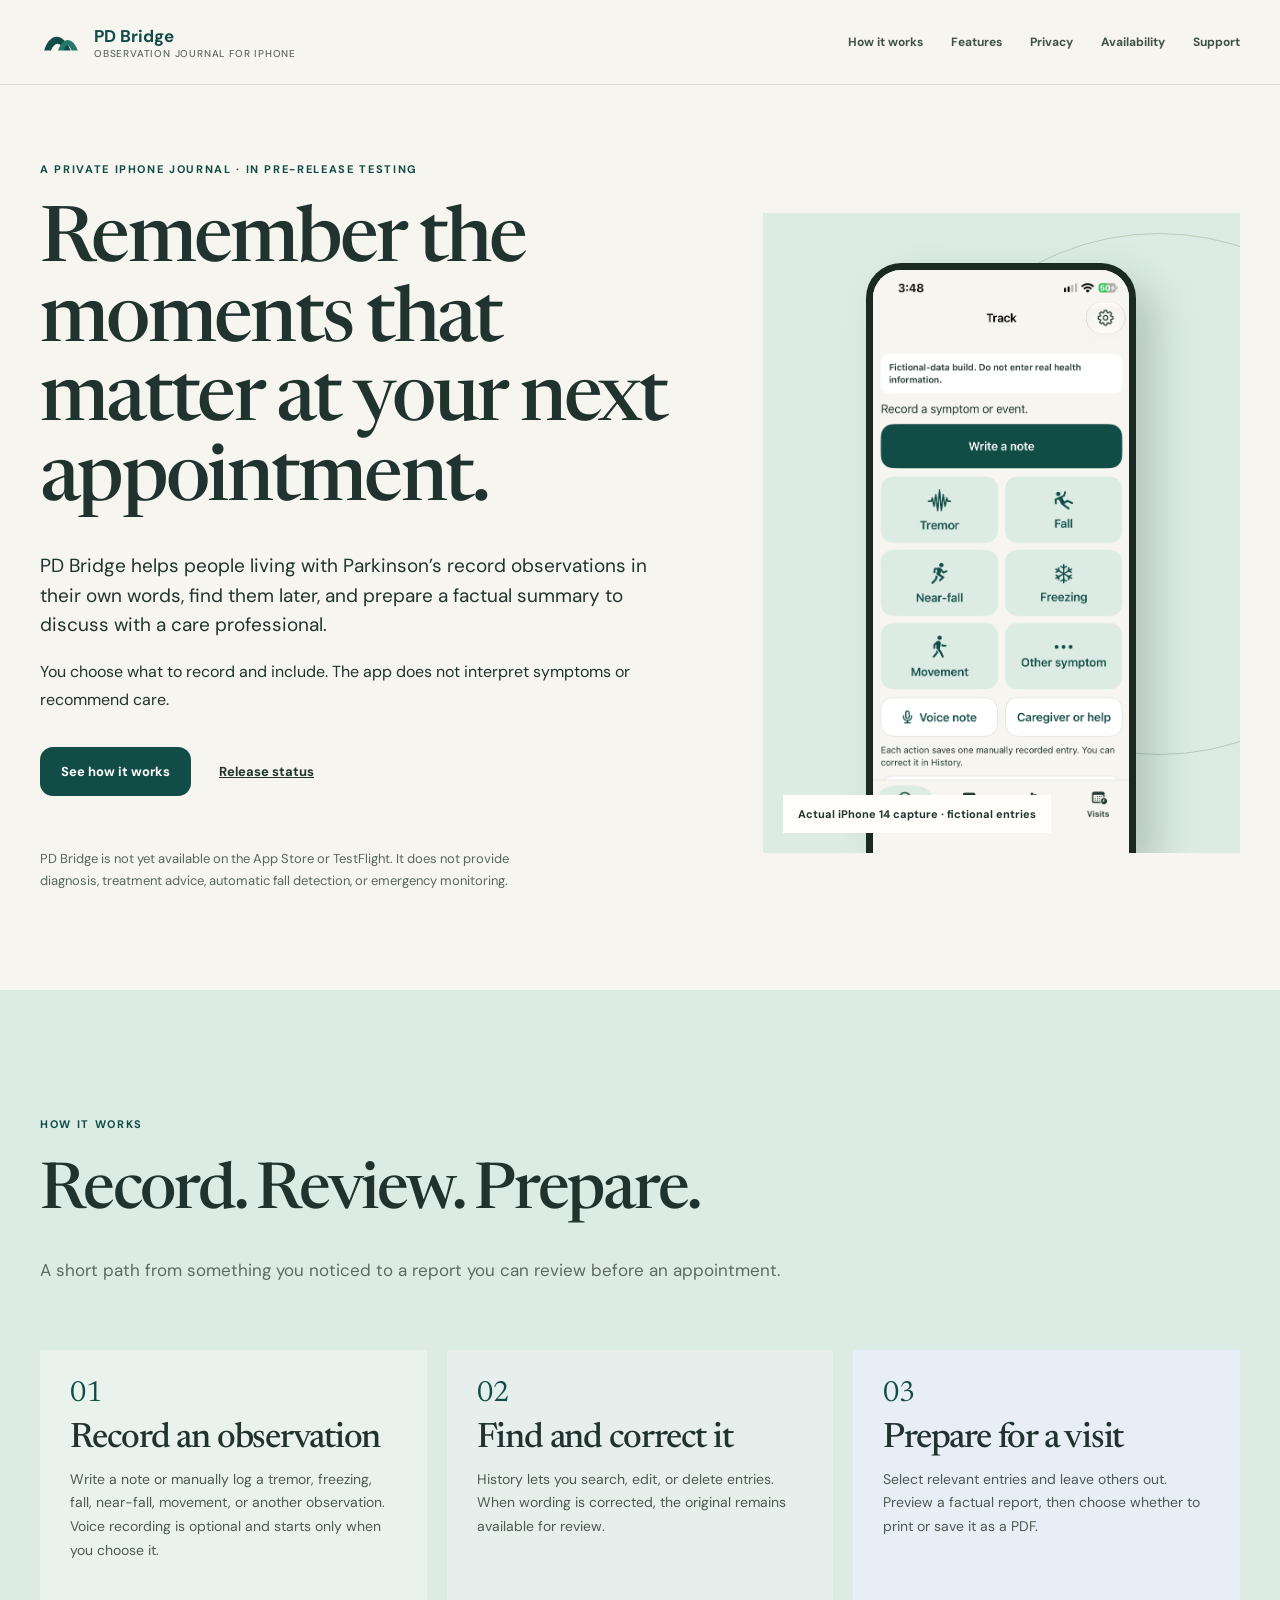
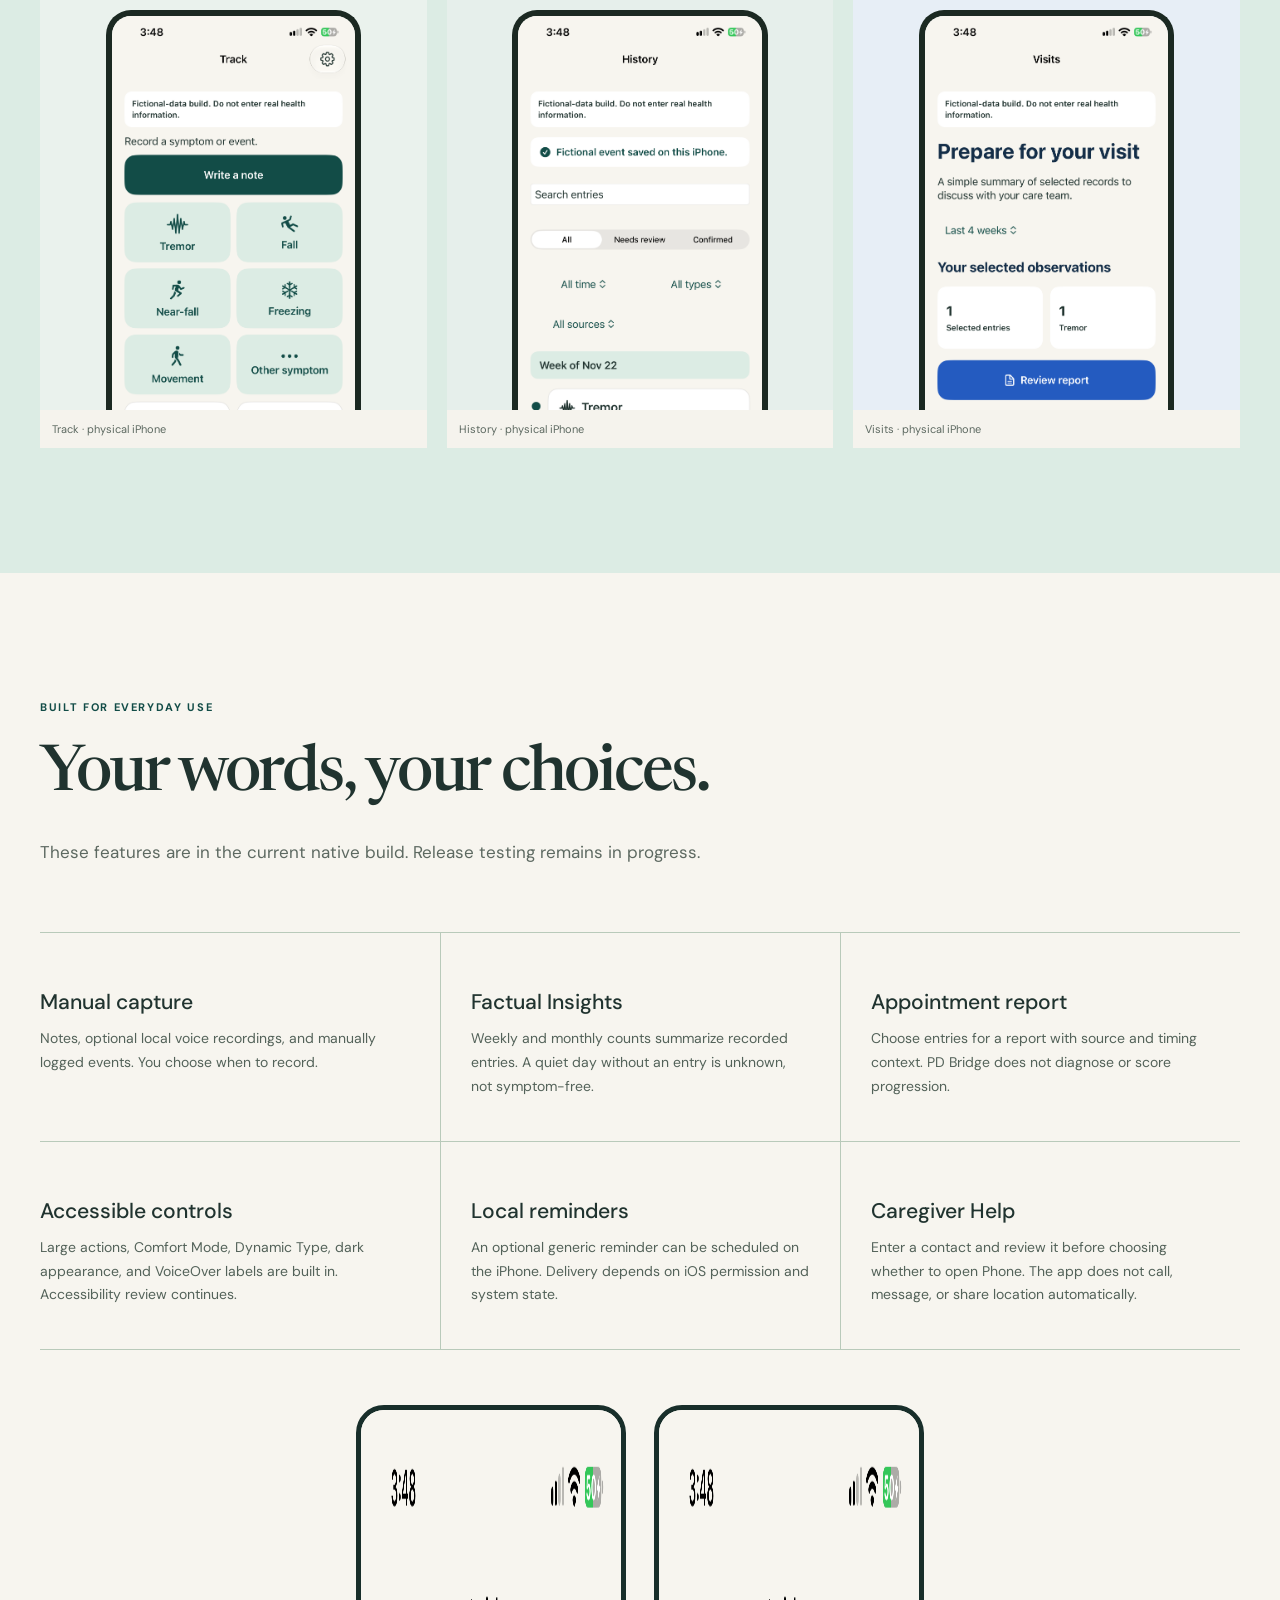
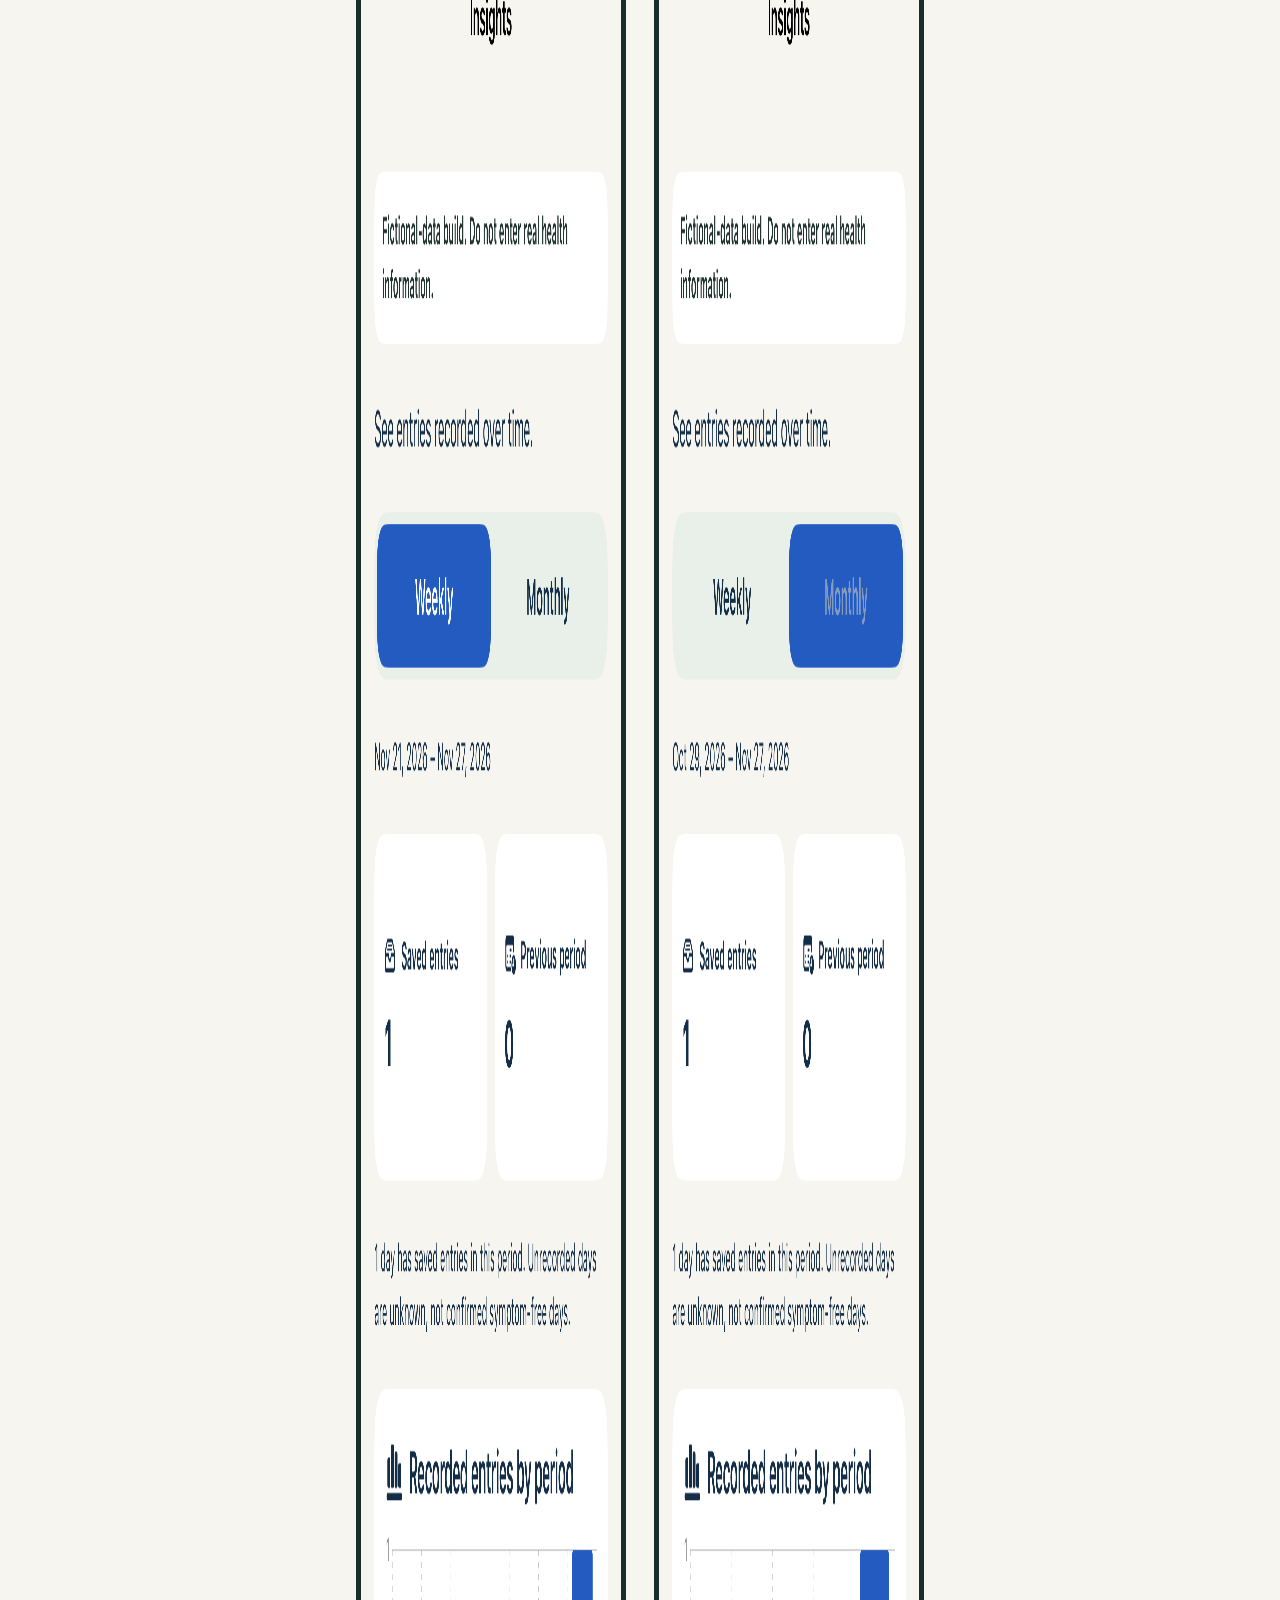
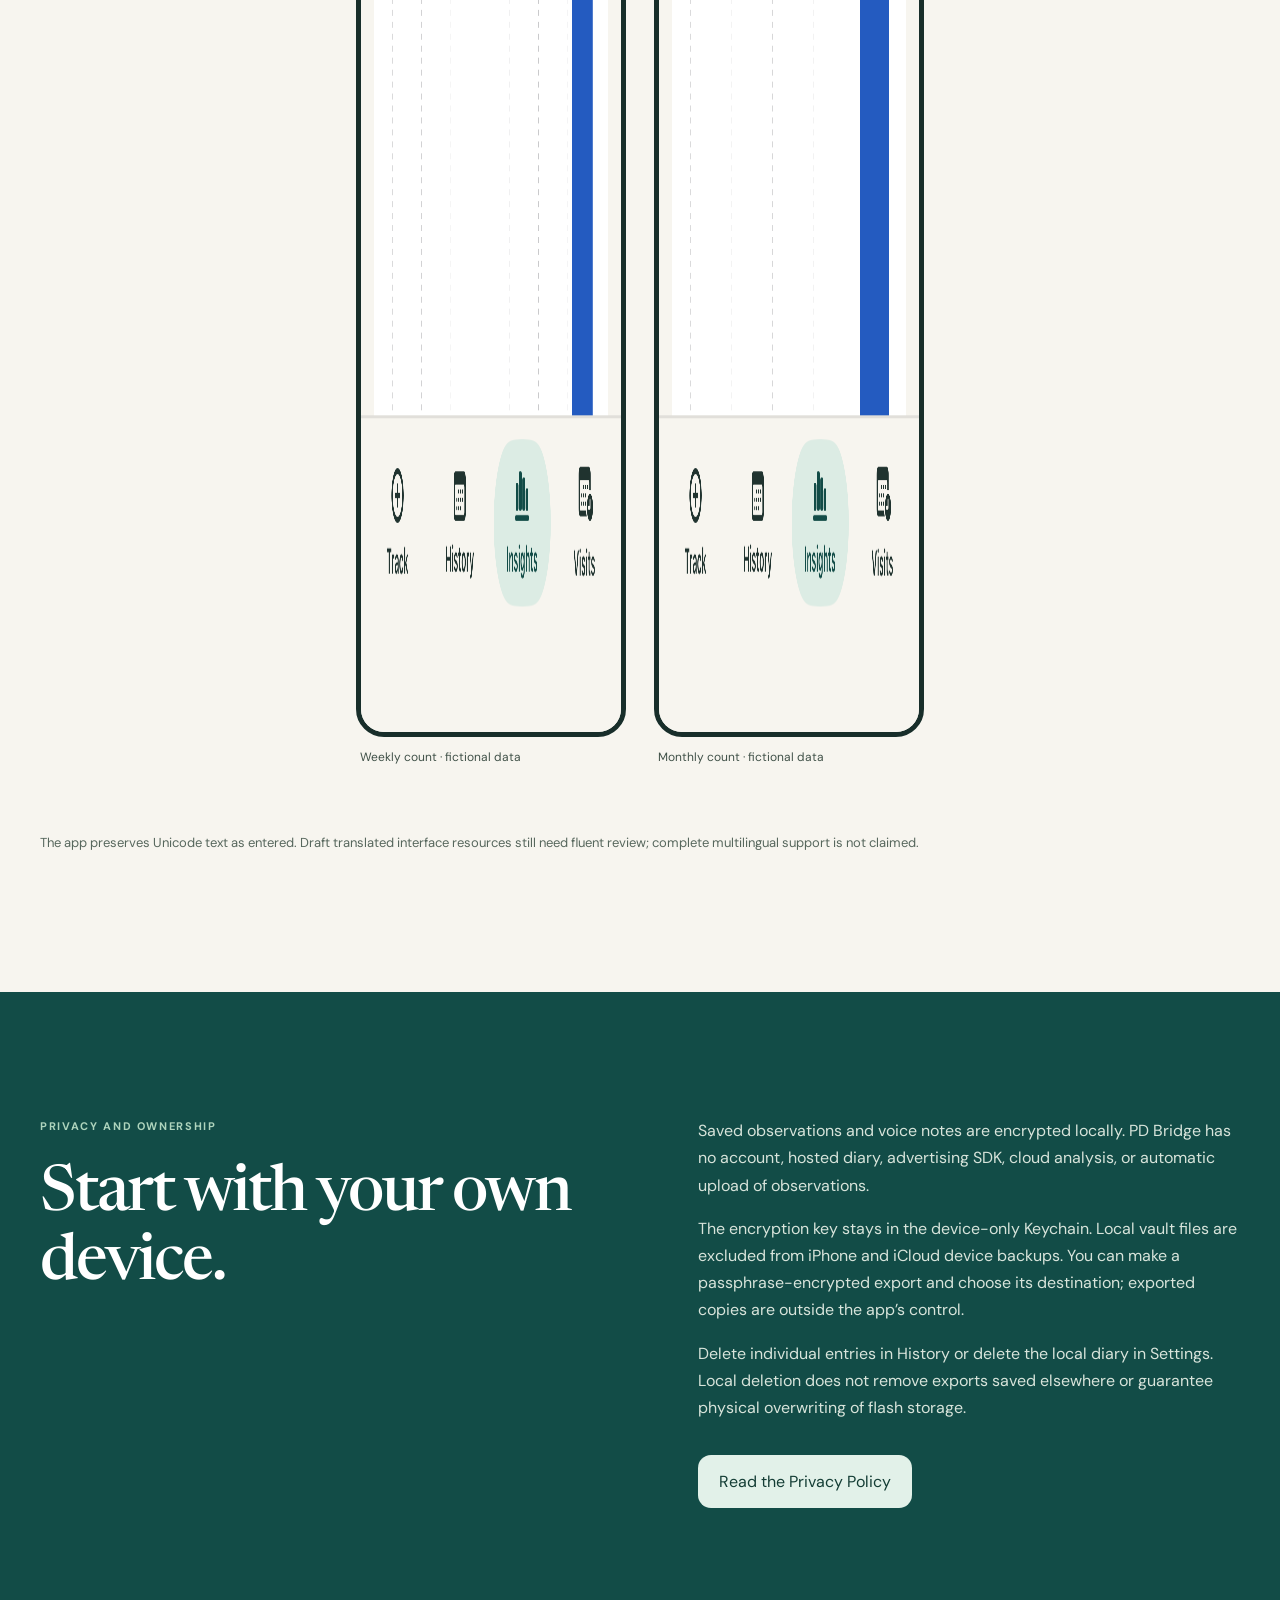
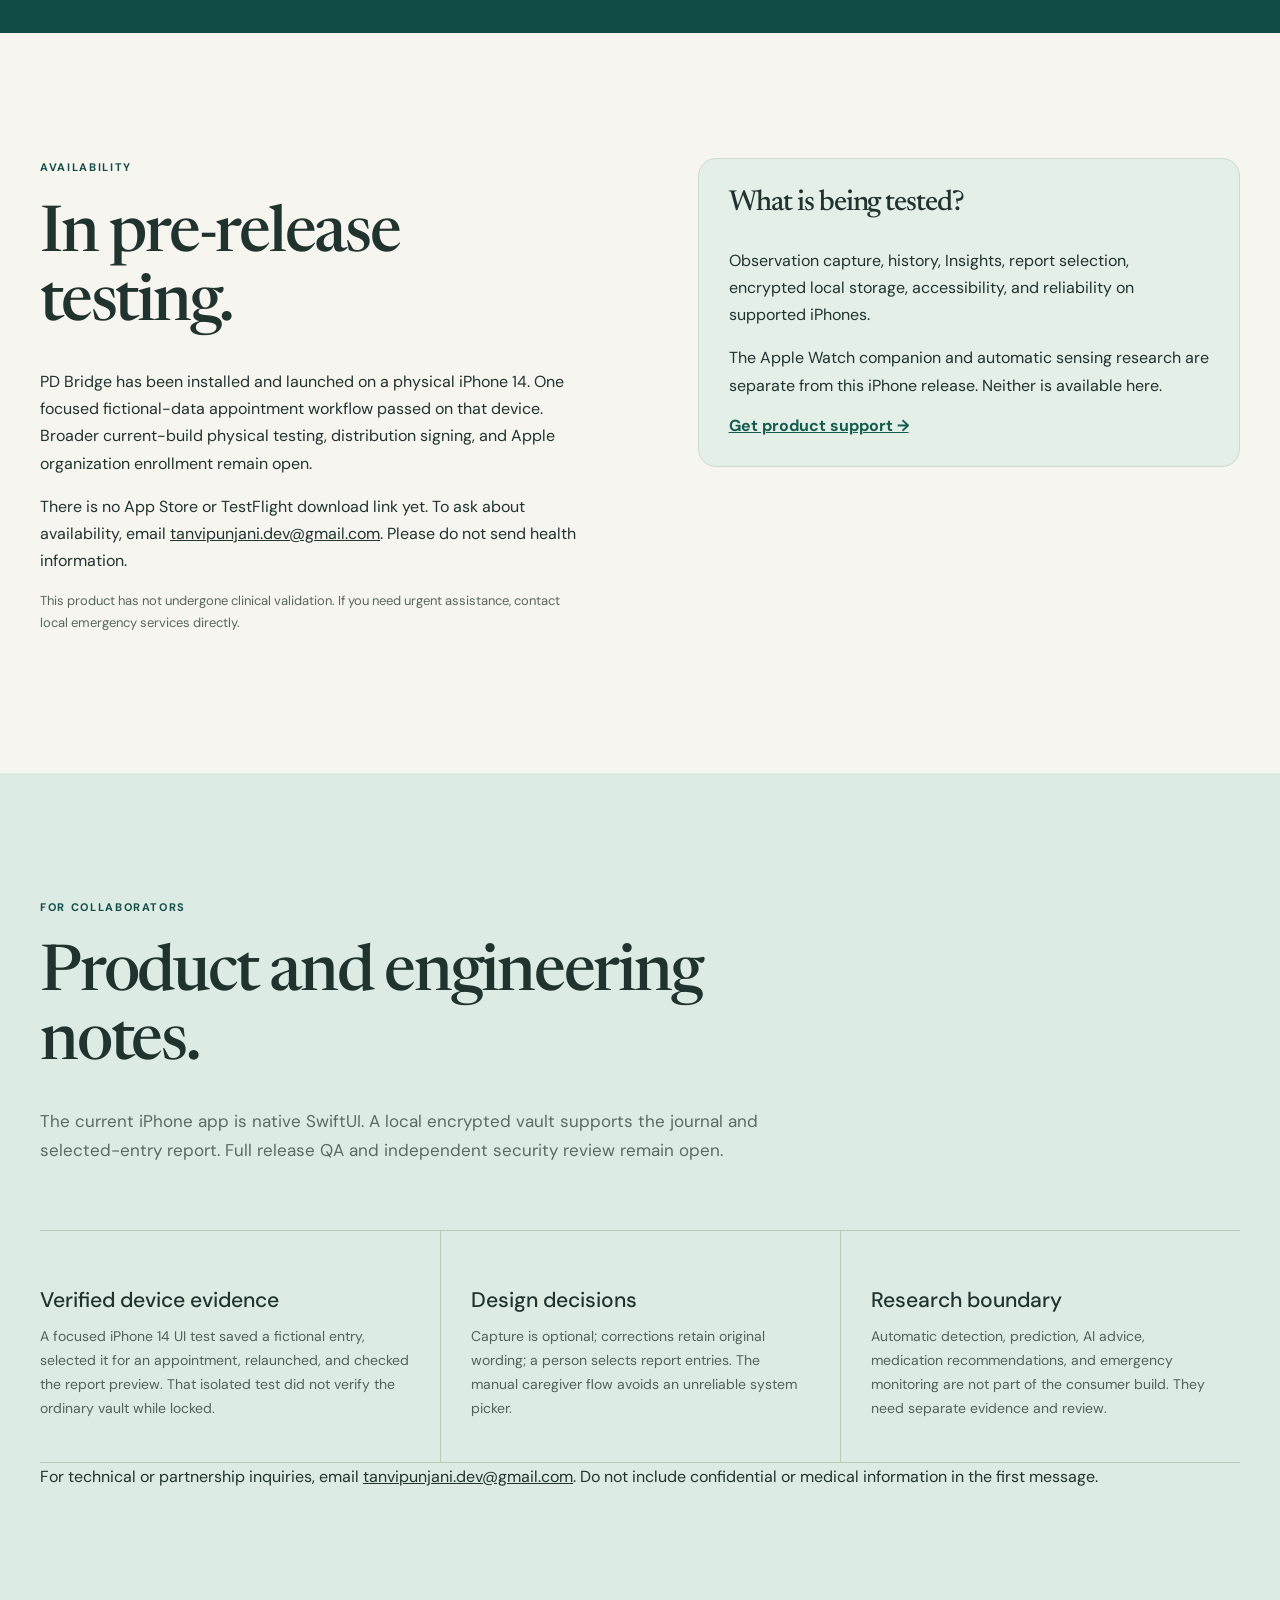
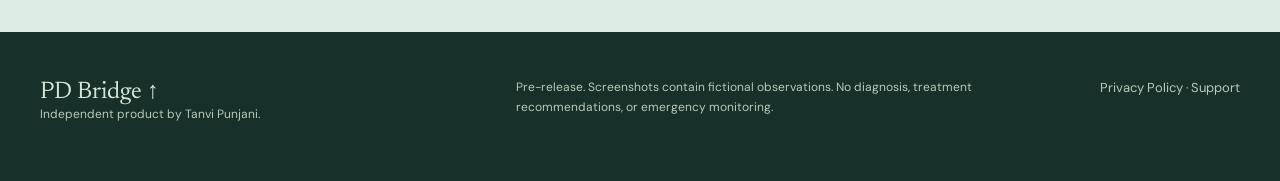
==== commit e0508acc: "Present PD Bridge as a pre-release product" ====
--- a/index.html
+++ b/index.html
@@ -1,20 +1,13 @@
-<!doctype html><html lang="en"><head><meta charset="utf-8"><meta name="viewport" content="width=device-width,initial-scale=1"><meta name="theme-color" content="#f5f3ed"><meta name="description" content="PD Bridge: a native iPhone app in pre-release testing. Product and engineering case study by Tanvi Punjani."><title>PD Bridge — Product & engineering case study | Tanvi Punjani</title><link rel="stylesheet" href="styles.css"></head><body>
-<a class="skip" href="#main">Skip to content</a><header id="top"><div class="wrap nav"><a class="brand" href="#top"><img src="assets/bridge-mark.svg" alt="" width="42" height="42"> <span>PD Bridge<small>by Tanvi Punjani</small></span></a><nav aria-label="Page sections"><a href="#experience">Experience</a><a href="#identity">Design</a><a href="#decisions">Decisions</a><a href="#engineering">Engineering</a><a href="#status">Status</a></nav></div></header><main id="main">
-<section class="wrap hero"><div><p class="kicker">Independent product / native iPhone app</p><h1>Make the moments <em>between appointments</em> easier to remember.</h1><p class="lead">PD Bridge is an accessibility-focused iPhone application I’m building to help people living with Parkinson’s capture everyday observations, revisit important moments, and prepare for conversations with their care teams.</p><p>The aim is to remember what happened without making recording it another daily responsibility.</p><p class="actions"><a class="button" href="#experience">Explore the product ↗</a><a href="#engineering">See the engineering</a></p><dl class="meta"><div><dt>Role</dt><dd>Independent product creator & software engineer</dd></div><div><dt>Built with</dt><dd>Swift · SwiftUI · encrypted local storage</dd></div><div><dt>Stage</dt><dd>Pre-release testing</dd></div></dl></div><figure class="hero-shot"><img src="assets/track-hybrid.png" alt="Actual native Track screen in an iPhone 14 simulator, showing Write a note and large manual event cards" width="1170" height="2532"><figcaption>Actual iPhone 14 simulator / Track</figcaption></figure></section>
-<section class="dark section" id="problem"><div class="wrap split"><div><p class="kicker">01 / The problem</p><h2>Life happens in details. Appointments happen later.</h2></div><div class="large"><p>A change worth mentioning can be easy to lose among ordinary days. By the time an appointment arrives, remembering when something happened and which details matter may take more effort than expected.</p><p>I framed PD Bridge around a simple question: could a person record only the moments they choose, keep their own words intact, and arrive with a record they can review themselves?</p><small>This is a design premise, not a claim about measured patient outcomes.</small></div></div></section>
-<section class="wrap section" id="experience"><div class="section-head"><p class="kicker">02 / Product experience</p><h2>From a moment to a more useful conversation.</h2><p>Four connected destinations keep capture lightweight and leave interpretation with the person reviewing the record.</p></div><div class="journey"><article><div class="copy"><span>01</span><h3>Capture</h3><p>Write an observation or manually log tremor, fall, near-fall, freezing, movement or another symptom. The native app also includes an optional voice-note flow with explicit recording, review, and save steps.</p></div><figure><img src="assets/track-hybrid.png" alt="Actual native Track screen with Write a note and six large manual event cards" loading="lazy" width="1170" height="2532"><figcaption>Track · iPhone 14 simulator</figcaption></figure></article><article><div class="copy"><span>02</span><h3>History</h3><p>Search and revisit saved entries. Corrections keep earlier wording available, so an edit adds clarity without silently rewriting what was originally recorded.</p></div><figure><img src="assets/history-hybrid.png" alt="Native History screen showing demonstration observations and review controls" loading="lazy" width="1170" height="2532"><figcaption>History · iPhone simulator</figcaption></figure></article><article><div class="copy"><span>03</span><h3>Visits</h3><p>Select relevant observations, review what is included, and open the report workflow. The person decides what belongs in the conversation.</p></div><figure><img src="assets/visits-hybrid.png" alt="Actual native Visits screen showing a fictional selected tremor and report review control" loading="lazy" width="1170" height="2532"><figcaption>Visits · iPhone 14 simulator</figcaption></figure></article></div></section>
-<section class="wrap section identity" id="identity"><div class="section-head"><p class="kicker">03 / Brand and design system</p><h2>Calm for capture. Clear data for review.</h2><p>The founder-approved A+B direction pairs a warm patient-facing diary with blue local Insights and report actions. Every image here is an actual iPhone 14 simulator capture of fictional data, not a generated concept.</p></div><div class="identity-grid"><div class="identity-copy"><img class="identity-mark" src="assets/bridge-mark.svg" alt="PD Bridge double-arch mark" width="120" height="120"><p>The connected arches stand for the bridge between everyday observations and a better prepared appointment. Teal, sage and ivory support recording; navy and blue identify charts and report review.</p><div class="swatches" aria-label="Approved palette"><span style="--swatch:#124C47">Deep teal</span><span style="--swatch:#26786D">Jade</span><span style="--swatch:#DCECE4">Soft sage</span><span style="--swatch:#F7F5EF">Warm ivory</span><span style="--swatch:#142E48">Midnight navy</span><span style="--swatch:#245BC0">Intelligence blue</span></div><p class="caveat">The diagrams and screenshots describe a pre-release app. Local analytics count recorded entries; unrecorded days are unknown. Charts are not clinical interpretation.</p></div><div class="identity-captures"><figure><img src="assets/welcome-hybrid.png" alt="Actual native welcome screen with the double-arch mark and layered landscape" loading="lazy" width="1170" height="2532"><figcaption>Welcome</figcaption></figure><figure><img src="assets/insights-hybrid.png" alt="Actual weekly Insights screen showing one fictional recorded entry and a blue chart" loading="lazy" width="1170" height="2532"><figcaption>Local Insights</figcaption></figure><figure><img src="assets/report-hybrid.png" alt="Actual native report preview containing a fictional tremor entry" loading="lazy" width="1170" height="2532"><figcaption>Report preview</figcaption></figure></div></div></section>
-<section class="sage section" id="decisions"><div class="wrap"><div class="section-head"><p class="kicker">04 / Product decisions</p><h2>Make the record useful without taking control away.</h2></div><div class="principles"><article><small>01 / Low pressure</small><h3>Capture is optional.</h3><p>There is no compulsory daily score. A moment can be recorded when the person chooses.</p></article><article><small>02 / Context</small><h3>Keep the original words.</h3><p>History retains correction context and searches earlier wording.</p></article><article><small>03 / Language</small><h3>Preserve what was entered.</h3><p>Unicode text is stored as written. Draft Gujarati, Hindi, and Urdu interface resources still need fluent review.</p></article><article><small>04 / Access</small><h3>Design for readable use.</h3><p>Clear controls, larger-text layouts, Comfort Mode, and visible feedback shape the interface. Formal evaluation remains open.</p></article><article><small>05 / Privacy</small><h3>Start on the device.</h3><p>Observations live in an AES-GCM encrypted local vault with a device-only Keychain key.</p></article><article><small>06 / Agency</small><h3>Review before sharing.</h3><p>The app organizes selected entries. It does not turn them into medical advice.</p></article></div></div></section>
-<section class="wrap section"><div class="split"><div><p class="kicker">05 / Engineering & iteration</p><h2>Small failures changed the release.</h2><p>The strongest improvements came from testing interaction paths, then narrowing the design until they behaved reliably.</p></div><div class="issues"><article><span>01</span><div><h3>Legibility and reach</h3><p>Visual review exposed pale text on light surfaces, weak toggle affordances, and controls competing with bottom navigation. I revised contrast, control styling, scrolling, and safe-area spacing.</p></div></article><article><span>02</span><div><h3>Navigation with the keyboard open</h3><p>Moving between tabs could leave the keyboard covering the next view. Navigation was adjusted to dismiss editing before switching context.</p></div></article><article><span>03</span><div><h3>A simpler caregiver path</h3><p>Physical iPhone tests could open and cancel the system contact picker, but selecting a contact did not reliably return one to the app. V1 uses transient manual name and number entry, validation, explicit review, and cancellation that clears both fields. Calling requires a separate action.</p></div></article></div></div></section>
-<section class="sage section" id="engineering"><div class="wrap"><div class="section-head"><p class="kicker">06 / Technical implementation</p><h2>Native, local, and deliberately bounded.</h2><p>Capture an entry, protect it on-device, then choose what appears in an appointment report.</p></div><div class="diagram" role="img" aria-label="SwiftUI capture and review flows write to an AES-GCM encrypted local vault protected by a device-only Keychain key. History and appointment report read selected entries from the vault."><div><small>Interface</small><strong>SwiftUI</strong><span>Notes · events · voice · review</span></div><b aria-hidden="true">→</b><div><small>Protected record</small><strong>Encrypted local vault</strong><span>AES-GCM · Keychain key</span></div><b aria-hidden="true">→</b><div><small>Person-led output</small><strong>History & report</strong><span>Corrections · selected entries</span></div></div><div class="arch-notes"><p>Voice recordings are reviewed before saving and can be played back from saved entries. Generic local reminders are scheduled through iOS. Neither path sends observations to a cloud service.</p><p>The redesigned build has passed a focused appointment-selection walkthrough on a physical iPhone 14. That UI test used an isolated test store, so it does not verify the ordinary user vault under device lock. WatchConnectivity delivery and spoken VoiceOver review of this build remain open.</p></div></div></section>
-<section class="wrap section evidence" id="device-evidence"><div><p class="kicker">07 / Device verification · 27 November 2026</p><h2>A focused appointment workflow on a real iPhone.</h2><p>PD Bridge was installed and launched on an iPhone 14 running iOS 27.2.1. A focused XCUITest created a fictional tremor entry, included it in an appointment, terminated and relaunched the app, then verified that one entry remained selected and that the report preview contained the same fictional wording. Six screenshots below are direct captures from that physical phone.</p><p>The public GitHub Actions run for PR #6 also passed the iPhone-only package check, native contract checks, and unsigned iPhone Release build. The focused test was strengthened after an earlier assertion passed without proving that the entry had actually been selected.</p><p class="caveat">This was one focused functional test using an isolated UI-test store, not a complete product review. It does not verify the normal user vault's encryption on physical hardware, behavior while the phone is locked, voice recording, reminder delivery, VoiceOver, or WatchConnectivity. The dark screenshot is from an iPhone simulator. Previous founder-reported checks are described separately and are not independent validation. All displayed observations are fictional.</p></div><div class="device-evidence-grid">
-<figure><a href="assets/iphone-qa-2026-11-27/iphone14-track.png"><img src="assets/iphone-qa-2026-11-27/iphone14-track.png" alt="Physical iPhone 14 Track screen with fictional-data notice, note button and manual event controls" loading="lazy" width="1170" height="2532"></a><figcaption>Track · iPhone 14 · fictional QA build</figcaption></figure>
-<figure><a href="assets/iphone-qa-2026-11-27/iphone14-history.png"><img src="assets/iphone-qa-2026-11-27/iphone14-history.png" alt="Physical iPhone 14 History screen showing one fictional tremor observation saved on the phone" loading="lazy" width="1170" height="2532"></a><figcaption>History · iPhone 14 · fictional entry</figcaption></figure>
-<figure><a href="assets/iphone-qa-2026-11-27/iphone14-insights-weekly.png"><img src="assets/iphone-qa-2026-11-27/iphone14-insights-weekly.png" alt="Physical iPhone 14 weekly Insights view with a single fictional observation" loading="lazy" width="1170" height="2532"></a><figcaption>Weekly Insights · iPhone 14</figcaption></figure>
-<figure><a href="assets/iphone-qa-2026-11-27/iphone14-insights-monthly.png"><img src="assets/iphone-qa-2026-11-27/iphone14-insights-monthly.png" alt="Physical iPhone 14 monthly Insights view with a single fictional observation" loading="lazy" width="1170" height="2532"></a><figcaption>Monthly Insights · iPhone 14</figcaption></figure>
-<figure><a href="assets/iphone-qa-2026-11-27/iphone14-visits.png"><img src="assets/iphone-qa-2026-11-27/iphone14-visits.png" alt="Physical iPhone 14 Visits screen with one selected fictional observation" loading="lazy" width="1170" height="2532"></a><figcaption>Visits · one entry selected</figcaption></figure>
-<figure><a href="assets/iphone-qa-2026-11-27/iphone14-report-preview.png"><img src="assets/iphone-qa-2026-11-27/iphone14-report-preview.png" alt="Physical iPhone 14 appointment report preview with a factual count of one fictional tremor entry" loading="lazy" width="1170" height="2532"></a><figcaption>Report preview · selected fictional observation</figcaption></figure>
-<figure><a href="assets/iphone-qa-2026-11-27/dark-track-simulator.png"><img src="assets/iphone-qa-2026-11-27/dark-track-simulator.png" alt="Dark appearance Track screen in the iPhone simulator with fictional-data notice" loading="lazy" width="1170" height="2532"></a><figcaption>Dark appearance · iPhone simulator only</figcaption></figure>
-</div></section>
-<section class="sage section" id="status"><div class="wrap split"><div><p class="kicker">08 / What I learned</p><h2>Release decisions are product decisions.</h2><p>Keeping capture optional meant resisting another daily task. Preserving original wording meant designing correction as history, not replacement. The caregiver picker problem made reliability more valuable than a polished shortcut, so the first release uses a smaller manual flow I could test end to end.</p></div><aside><p class="kicker">Current status</p><h3>Focused physical iPhone check passed.</h3><p>The hybrid build passed one appointment-selection UI test on an iPhone 14; the case study records its limited scope above. The source remains under release review. No build has been uploaded to TestFlight or the App Store. Organization enrollment, complete release QA, and final release review remain open before distribution. The privacy and support pages are available below.</p><hr><p class="kicker">Authorship</p><p>I direct the product, define requirements, make design decisions, review implementation, and verify results while using AI-assisted development tools.</p></aside></div></section></main>
-<footer><div class="wrap footer"><div><a href="#top">PD Bridge ↑</a><p>Product and engineering case study by Tanvi Punjani.</p></div><p>PD Bridge is in pre-release testing. Screenshots use demonstration entries. The application has not undergone clinical validation and does not provide diagnosis, treatment recommendations, or automatic emergency monitoring.</p><p><a href="privacy.html">Privacy Policy</a> · <a href="support.html">Support</a></p><a href="https://github.com/tanupunjani/pd-bridge-case-study">Source repository ↗</a></div></footer></body></html>
+<!doctype html>
+<html lang="en"><head><meta charset="utf-8"><meta name="viewport" content="width=device-width, initial-scale=1"><meta name="theme-color" content="#f5f3ed"><meta name="description" content="PD Bridge is a private iPhone observation journal for recording everyday moments and preparing a factual appointment report. In pre-release testing."><title>PD Bridge — Remember the moments that matter</title><link rel="stylesheet" href="styles.css"></head><body>
+<a class="skip" href="#main">Skip to content</a>
+<header id="top"><div class="wrap nav"><a class="brand" href="#top"><img src="assets/bridge-mark.svg" alt="" width="42" height="42"><span>PD Bridge<small>Observation journal for iPhone</small></span></a><nav aria-label="Page sections"><a href="#how-it-works">How it works</a><a href="#features">Features</a><a href="#privacy">Privacy</a><a href="#availability">Availability</a><a href="support.html">Support</a></nav></div></header>
+<main id="main">
+<section class="wrap product-hero"><div><p class="kicker">A private iPhone journal · in pre-release testing</p><h1>Remember the moments that matter at your next appointment.</h1><p class="lead">PD Bridge helps people living with Parkinson’s record observations in their own words, find them later, and prepare a factual summary to discuss with a care professional.</p><p>You choose what to record and include. The app does not interpret symptoms or recommend care.</p><div class="actions"><a class="button" href="#how-it-works">See how it works</a><a href="#availability">Release status</a></div><p class="caveat">PD Bridge is not yet available on the App Store or TestFlight. It does not provide diagnosis, treatment advice, automatic fall detection, or emergency monitoring.</p></div><figure class="hero-shot"><img src="assets/iphone-qa-2026-11-27/iphone14-track.png" alt="PD Bridge Track screen on an iPhone 14, showing the note button and six manual event choices" width="1170" height="2532"><figcaption>Actual iPhone 14 capture · fictional entries</figcaption></figure></section>
+<section class="sage section" id="how-it-works"><div class="wrap"><div class="section-head"><p class="kicker">How it works</p><h2>Record. Review. Prepare.</h2><p>A short path from something you noticed to a report you can review before an appointment.</p></div><div class="journey"><article><div class="copy"><span>01</span><h3>Record an observation</h3><p>Write a note or manually log a tremor, freezing, fall, near-fall, movement, or another observation. Voice recording is optional and starts only when you choose it.</p></div><figure><img src="assets/iphone-qa-2026-11-27/iphone14-track.png" alt="Track screen showing manual observation choices" loading="lazy" width="1170" height="2532"><figcaption>Track · physical iPhone</figcaption></figure></article><article><div class="copy"><span>02</span><h3>Find and correct it</h3><p>History lets you search, edit, or delete entries. When wording is corrected, the original remains available for review.</p></div><figure><img src="assets/iphone-qa-2026-11-27/iphone14-history.png" alt="History screen showing a fictional recorded observation" loading="lazy" width="1170" height="2532"><figcaption>History · physical iPhone</figcaption></figure></article><article><div class="copy"><span>03</span><h3>Prepare for a visit</h3><p>Select relevant entries and leave others out. Preview a factual report, then choose whether to print or save it as a PDF.</p></div><figure><img src="assets/iphone-qa-2026-11-27/iphone14-visits.png" alt="Visits screen showing one selected fictional observation" loading="lazy" width="1170" height="2532"><figcaption>Visits · physical iPhone</figcaption></figure></article></div></div></section>
+<section class="wrap section" id="features"><div class="section-head"><p class="kicker">Built for everyday use</p><h2>Your words, your choices.</h2><p>These features are in the current native build. Release testing remains in progress.</p></div><div class="principles"><article><h3>Manual capture</h3><p>Notes, optional local voice recordings, and manually logged events. You choose when to record.</p></article><article><h3>Factual Insights</h3><p>Weekly and monthly counts summarize recorded entries. A quiet day without an entry is unknown, not symptom-free.</p></article><article><h3>Appointment report</h3><p>Choose entries for a report with source and timing context. PD Bridge does not diagnose or score progression.</p></article><article><h3>Accessible controls</h3><p>Large actions, Comfort Mode, Dynamic Type, dark appearance, and VoiceOver labels are built in. Accessibility review continues.</p></article><article><h3>Local reminders</h3><p>An optional generic reminder can be scheduled on the iPhone. Delivery depends on iOS permission and system state.</p></article><article><h3>Caregiver Help</h3><p>Enter a contact and review it before choosing whether to open Phone. The app does not call, message, or share location automatically.</p></article></div><div class="insights-pair"><figure><img src="assets/iphone-qa-2026-11-27/iphone14-insights-weekly.png" alt="Weekly Insights on a physical iPhone showing one fictional event" loading="lazy" width="1170" height="2532"><figcaption>Weekly count · fictional data</figcaption></figure><figure><img src="assets/iphone-qa-2026-11-27/iphone14-insights-monthly.png" alt="Monthly Insights on a physical iPhone showing one fictional event" loading="lazy" width="1170" height="2532"><figcaption>Monthly count · fictional data</figcaption></figure></div><p class="caveat">The app preserves Unicode text as entered. Draft translated interface resources still need fluent review; complete multilingual support is not claimed.</p></section>
+<section class="dark section" id="privacy"><div class="wrap split"><div><p class="kicker">Privacy and ownership</p><h2>Start with your own device.</h2></div><div><p class="large">Saved observations and voice notes are encrypted locally. PD Bridge has no account, hosted diary, advertising SDK, cloud analysis, or automatic upload of observations.</p><p>The encryption key stays in the device-only Keychain. Local vault files are excluded from iPhone and iCloud device backups. You can make a passphrase-encrypted export and choose its destination; exported copies are outside the app’s control.</p><p>Delete individual entries in History or delete the local diary in Settings. Local deletion does not remove exports saved elsewhere or guarantee physical overwriting of flash storage.</p><a class="button button-light" href="privacy.html">Read the Privacy Policy</a></div></div></section>
+<section class="wrap section" id="availability"><div class="split"><div><p class="kicker">Availability</p><h2>In pre-release testing.</h2><p>PD Bridge has been installed and launched on a physical iPhone 14. One focused fictional-data appointment workflow passed on that device. Broader current-build physical testing, distribution signing, and Apple organization enrollment remain open.</p><p>There is no App Store or TestFlight download link yet. To ask about availability, email <a href="mailto:tanvipunjani.dev@gmail.com?subject=PD%20Bridge%20availability">tanvipunjani.dev@gmail.com</a>. Please do not send health information.</p><p class="caveat">This product has not undergone clinical validation. If you need urgent assistance, contact local emergency services directly.</p></div><aside class="availability-card"><h3>What is being tested?</h3><p>Observation capture, history, Insights, report selection, encrypted local storage, accessibility, and reliability on supported iPhones.</p><p>The Apple Watch companion and automatic sensing research are separate from this iPhone release. Neither is available here.</p><a href="support.html">Get product support →</a></aside></div></section>
+<section class="sage section" id="engineering"><div class="wrap"><div class="section-head"><p class="kicker">For collaborators</p><h2>Product and engineering notes.</h2><p>The current iPhone app is native SwiftUI. A local encrypted vault supports the journal and selected-entry report. Full release QA and independent security review remain open.</p></div><div class="principles"><article><h3>Verified device evidence</h3><p>A focused iPhone 14 UI test saved a fictional entry, selected it for an appointment, relaunched, and checked the report preview. That isolated test did not verify the ordinary vault while locked.</p></article><article><h3>Design decisions</h3><p>Capture is optional; corrections retain original wording; a person selects report entries. The manual caregiver flow avoids an unreliable system picker.</p></article><article><h3>Research boundary</h3><p>Automatic detection, prediction, AI advice, medication recommendations, and emergency monitoring are not part of the consumer build. They need separate evidence and review.</p></article></div><p>For technical or partnership inquiries, email <a href="mailto:tanvipunjani.dev@gmail.com?subject=PD%20Bridge%20inquiry">tanvipunjani.dev@gmail.com</a>. Do not include confidential or medical information in the first message.</p></div></section>
+</main><footer><div class="wrap footer"><div><a href="#top">PD Bridge ↑</a><p>Independent product by Tanvi Punjani.</p></div><p>Pre-release. Screenshots contain fictional observations. No diagnosis, treatment recommendations, or emergency monitoring.</p><p><a href="privacy.html">Privacy Policy</a> · <a href="support.html">Support</a></p></div></footer>
+</body></html>
--- a/styles.css
+++ b/styles.css
@@ -14,3 +14,8 @@
 .hero h1{font-size:clamp(3.7rem,5.4vw,6.2rem)}
 @media(max-width:760px){.hero h1{font-size:clamp(3.2rem,10.5vw,4.7rem)}}
 .device-evidence-grid{display:grid;grid-template-columns:repeat(3,minmax(0,1fr));gap:18px;margin-top:48px}.device-evidence-grid figure{margin:0;background:#eaf2ed;border-radius:18px;overflow:hidden}.device-evidence-grid a{display:flex;align-items:center;justify-content:center;padding:12px;background:#eaf2ed}.device-evidence-grid img{width:auto;height:520px;max-height:min(62vw,520px);object-fit:contain;object-position:top;border:5px solid #1b2922;border-radius:26px}.device-evidence-grid figcaption{padding:12px 15px;color:#142e48;font-size:13px;font-weight:700}.evidence .caveat{font-size:14px}@media(max-width:900px){.device-evidence-grid{grid-template-columns:repeat(2,minmax(0,1fr))}.device-evidence-grid img{height:500px;max-height:65vw}}@media(max-width:520px){.device-evidence-grid{grid-template-columns:1fr}.device-evidence-grid img{height:auto;max-height:780px;max-width:100%}}
+/* Product-first presentation additions */
+.product-hero{display:grid;grid-template-columns:minmax(0,1.15fr) minmax(320px,.85fr);gap:6vw;align-items:center;padding:75px 0 85px}.product-hero h1{font-family:Newsreader,Georgia,serif;font-size:clamp(3.4rem,6vw,6.3rem);line-height:1.04;letter-spacing:-.035em;margin-bottom:28px}.product-hero .lead{font-size:19px;line-height:1.55}.product-hero p{max-width:660px}.product-hero .hero-shot{min-height:640px}.caveat{font-size:13px;color:#57675d}.product-hero .caveat{max-width:520px}.insights-pair{display:flex;justify-content:center;gap:28px;margin:55px auto;max-width:720px}.insights-pair figure{margin:0;flex:1;max-width:270px}.insights-pair img{border:5px solid #182e2a;border-radius:28px}.insights-pair figcaption{font-size:12px;padding:12px 4px;color:#405148}.button-light{display:inline-block;background:#e2f1e9;color:#143d35;margin-top:18px}.button-light:hover{background:#fff;color:#143d35}.availability-card{background:#e3efe7;border:1px solid #c9dbcf;border-radius:18px;padding:30px;align-self:start}.availability-card h3{font-family:Newsreader,Georgia,serif;font-size:1.8rem}.availability-card a{font-weight:700;color:#145d4e}
+@media(max-width:800px){.product-hero{grid-template-columns:1fr;gap:28px;padding:48px 0}.product-hero h1{font-size:clamp(3rem,11vw,4.7rem)}.product-hero .hero-shot{min-height:470px}.product-hero .hero-shot img{width:220px;height:470px}.insights-pair{gap:12px}.nav{height:auto;min-height:84px;flex-wrap:wrap;padding:12px 0}.nav nav{flex-wrap:wrap;gap:12px 18px;padding-bottom:8px}}
+@media(max-width:480px){.insights-pair{gap:8px}.insights-pair img{border-width:3px;border-radius:16px}.product-hero .actions{flex-wrap:wrap}.availability-card{padding:22px}}
+@media(max-width:760px){.nav nav a:nth-child(2),.nav nav a:nth-child(3){display:inline}.product-hero>div{min-width:0}.product-hero h1,.product-hero p{overflow-wrap:break-word}}
